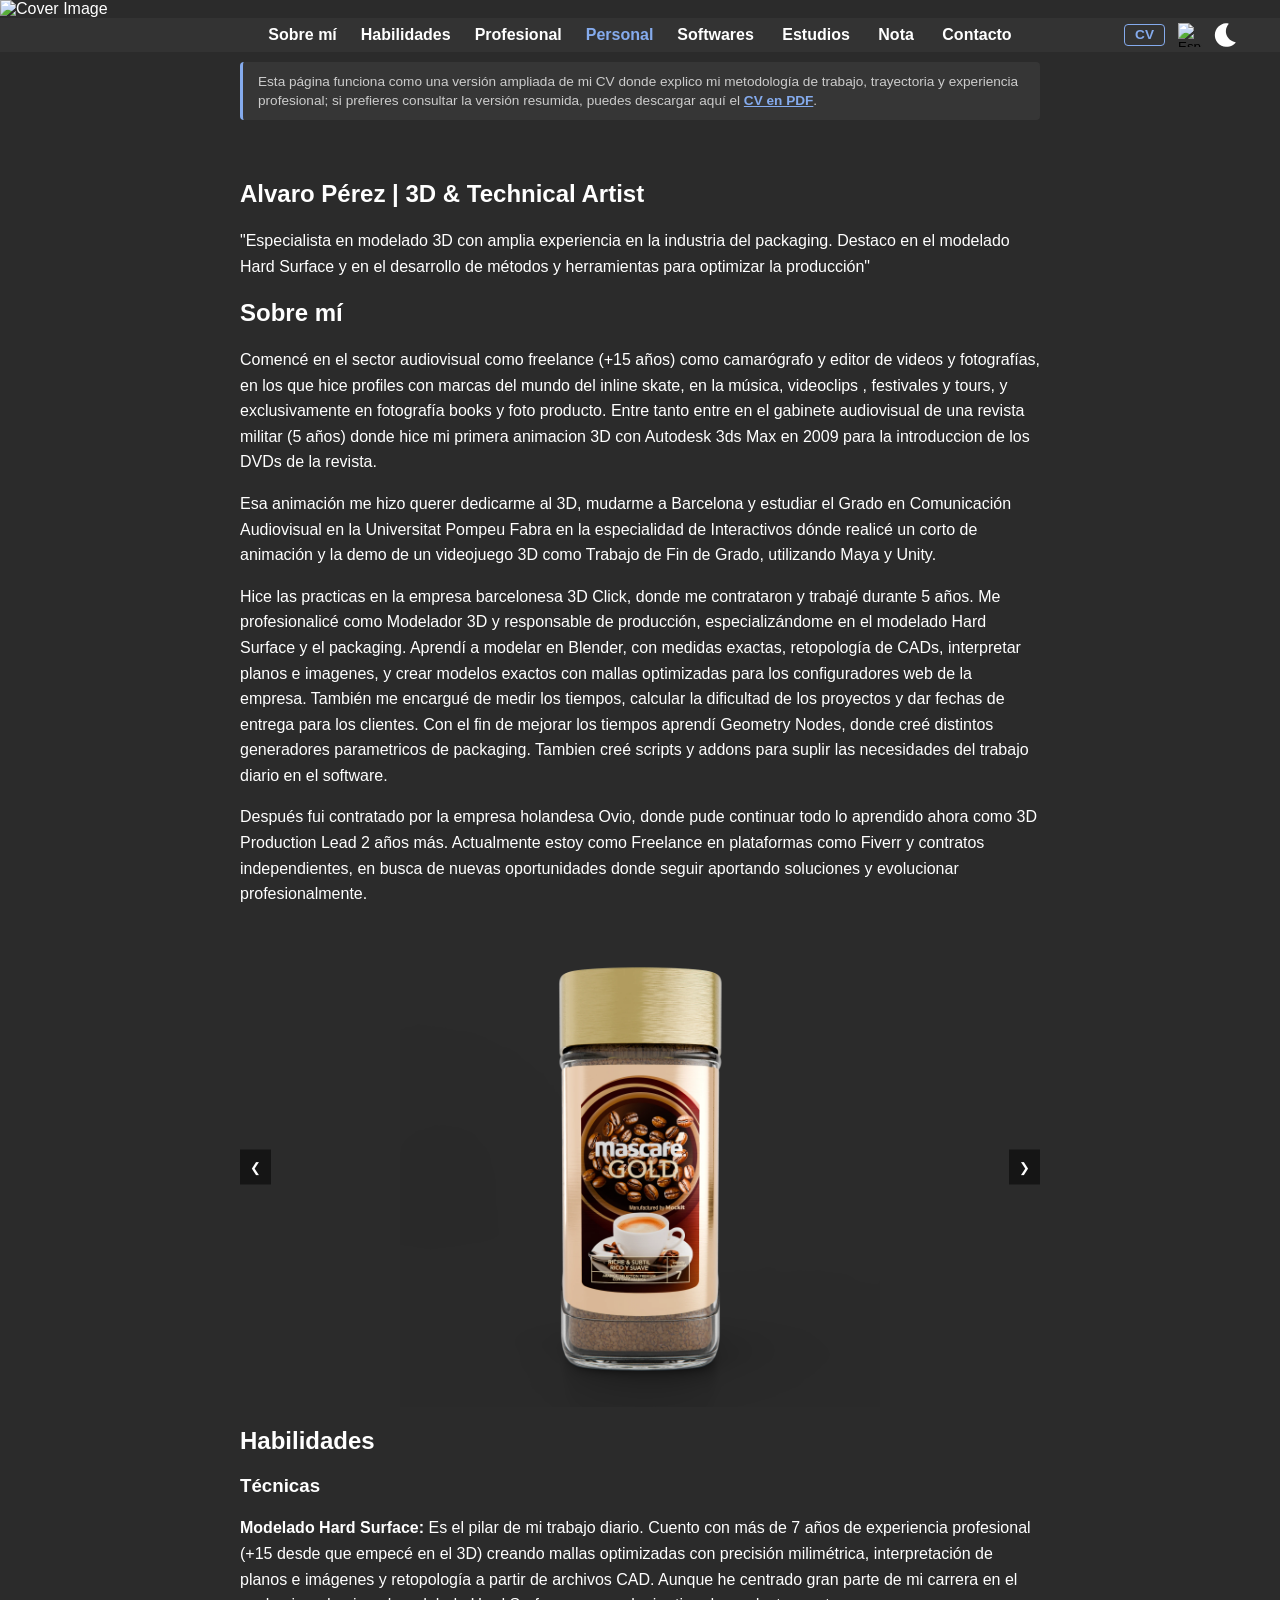
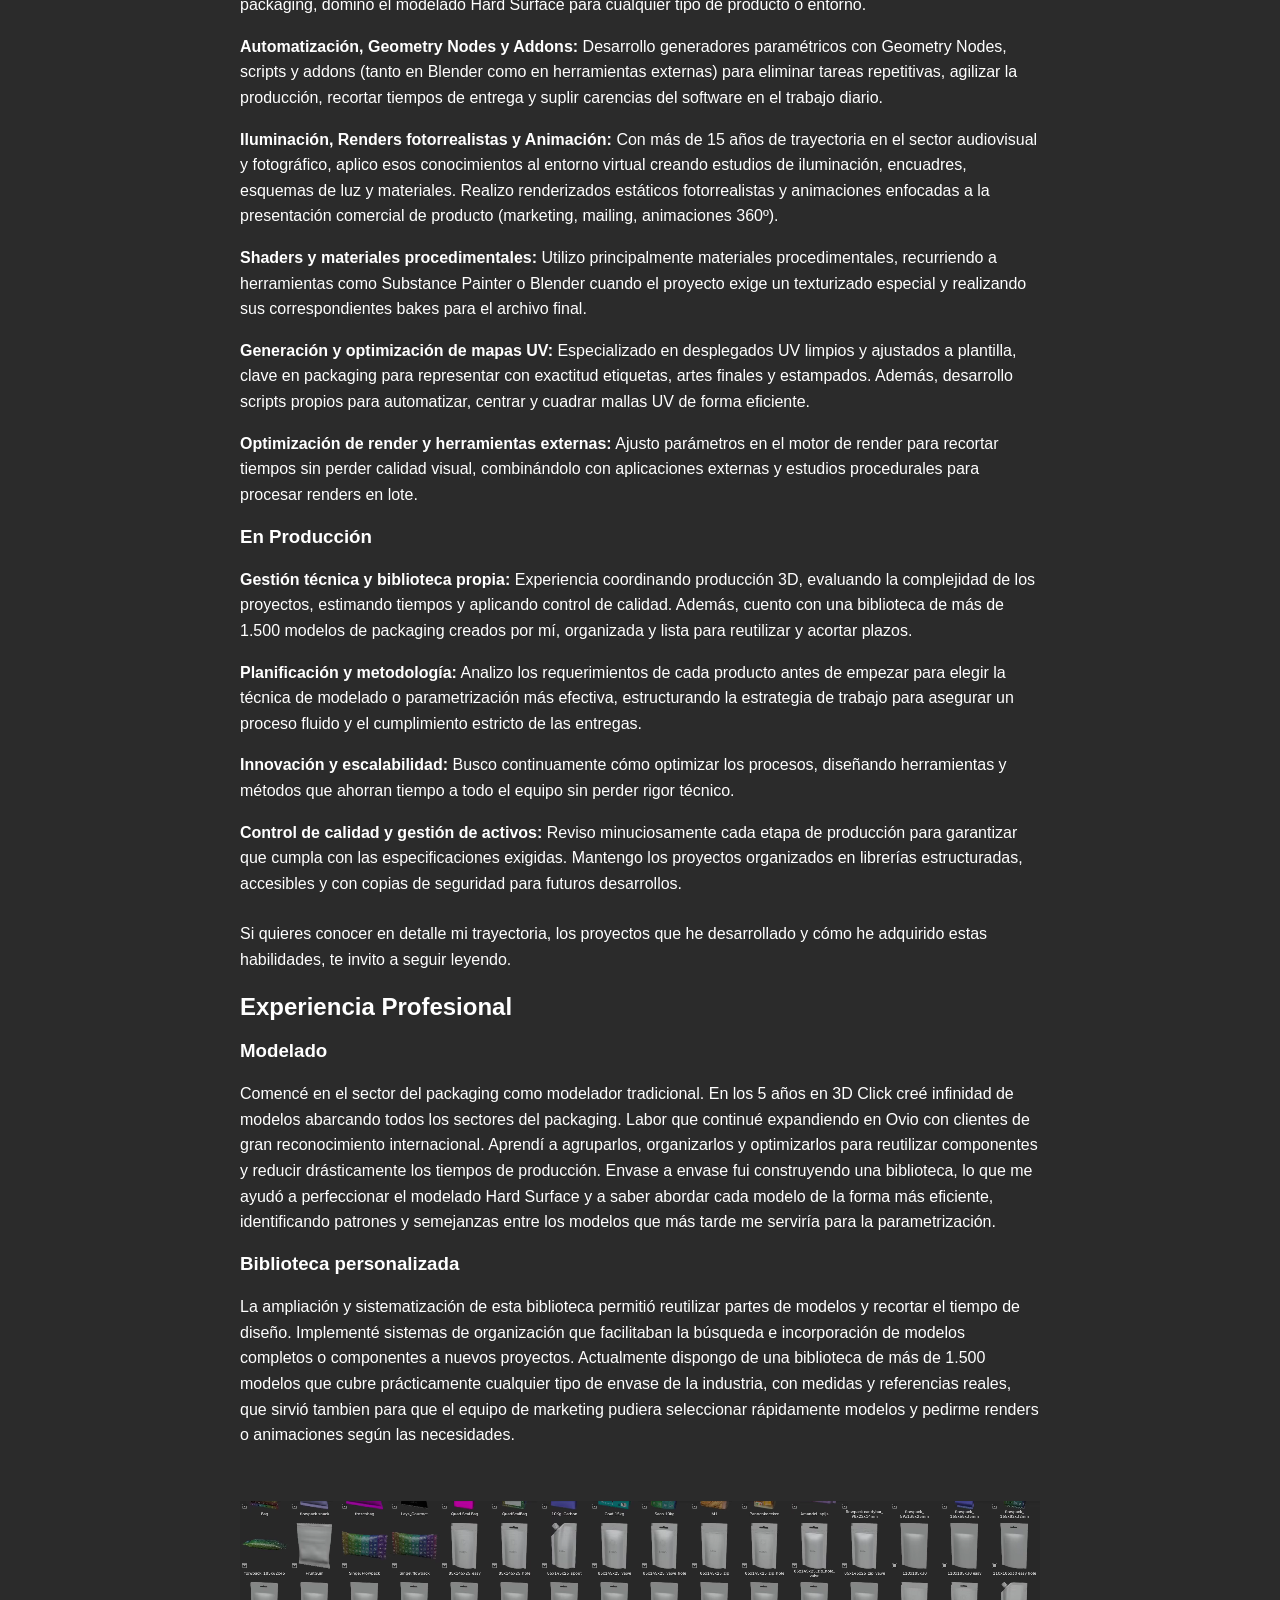
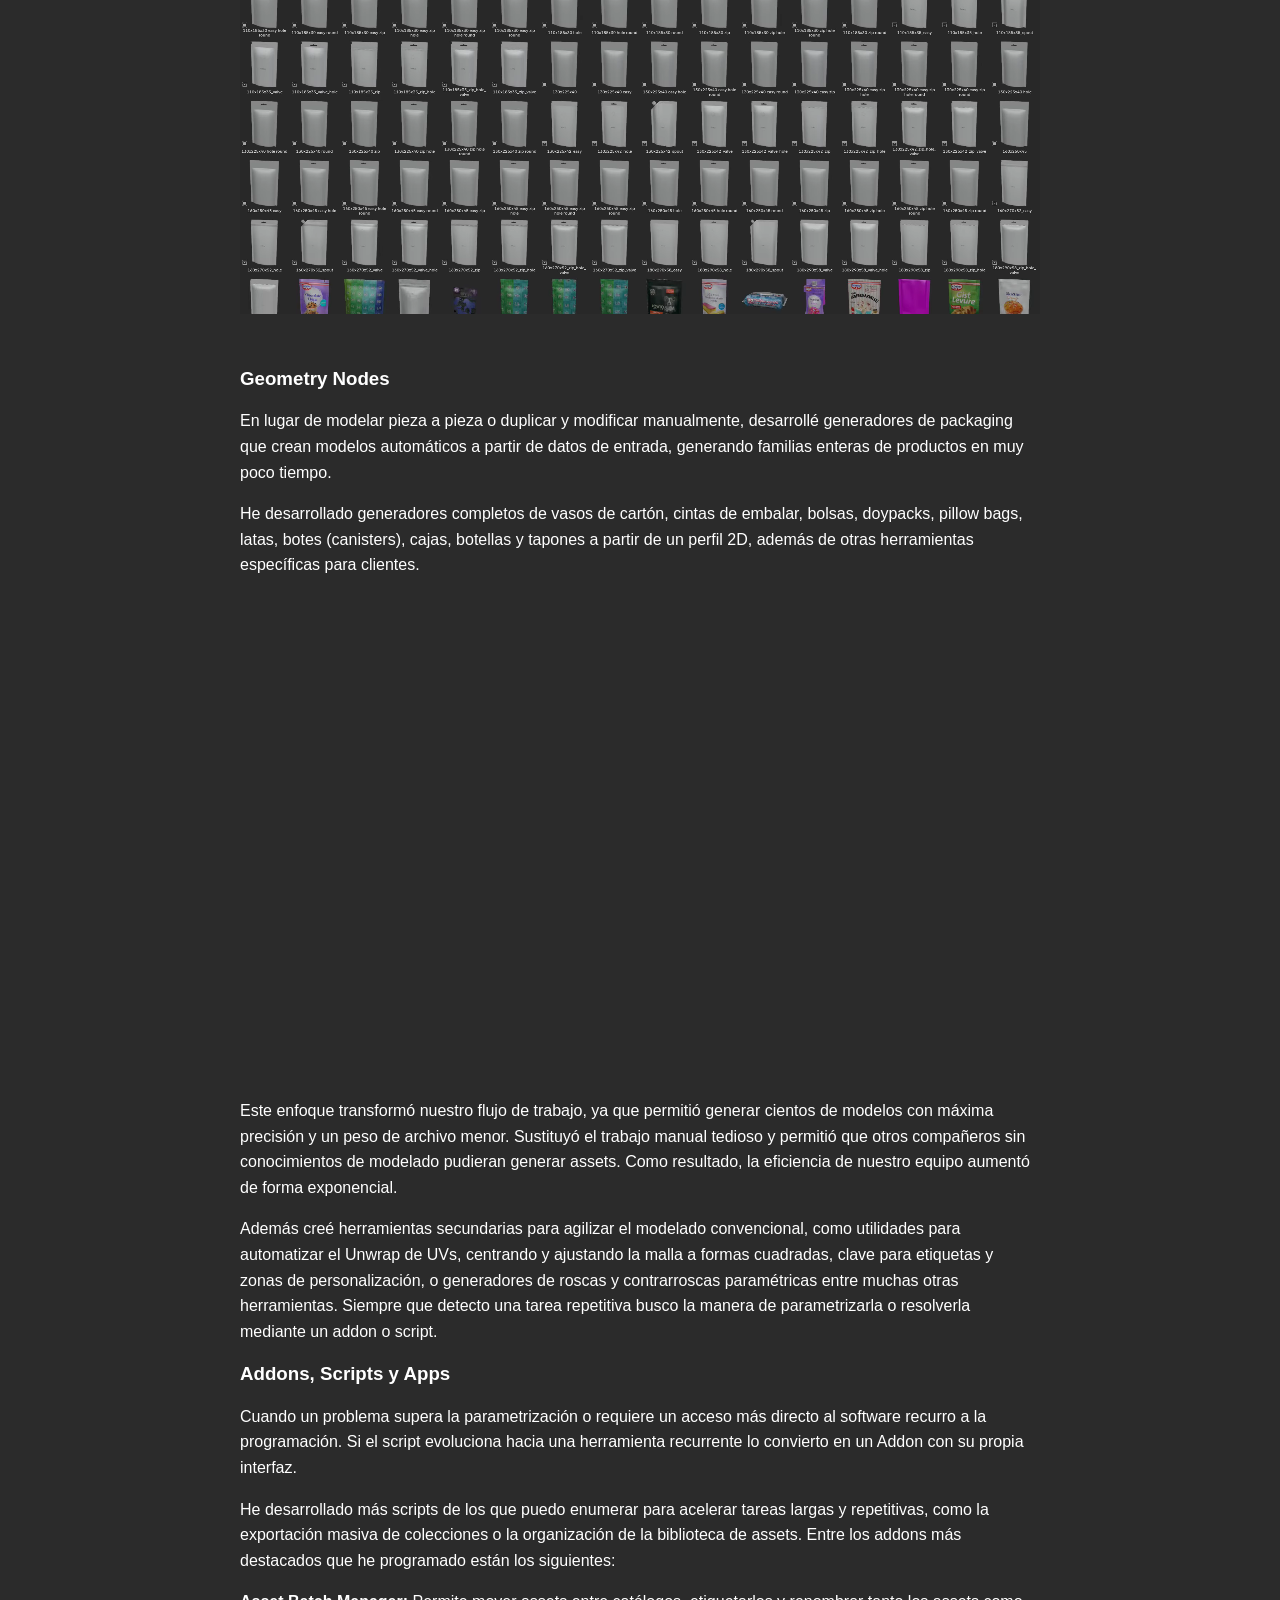
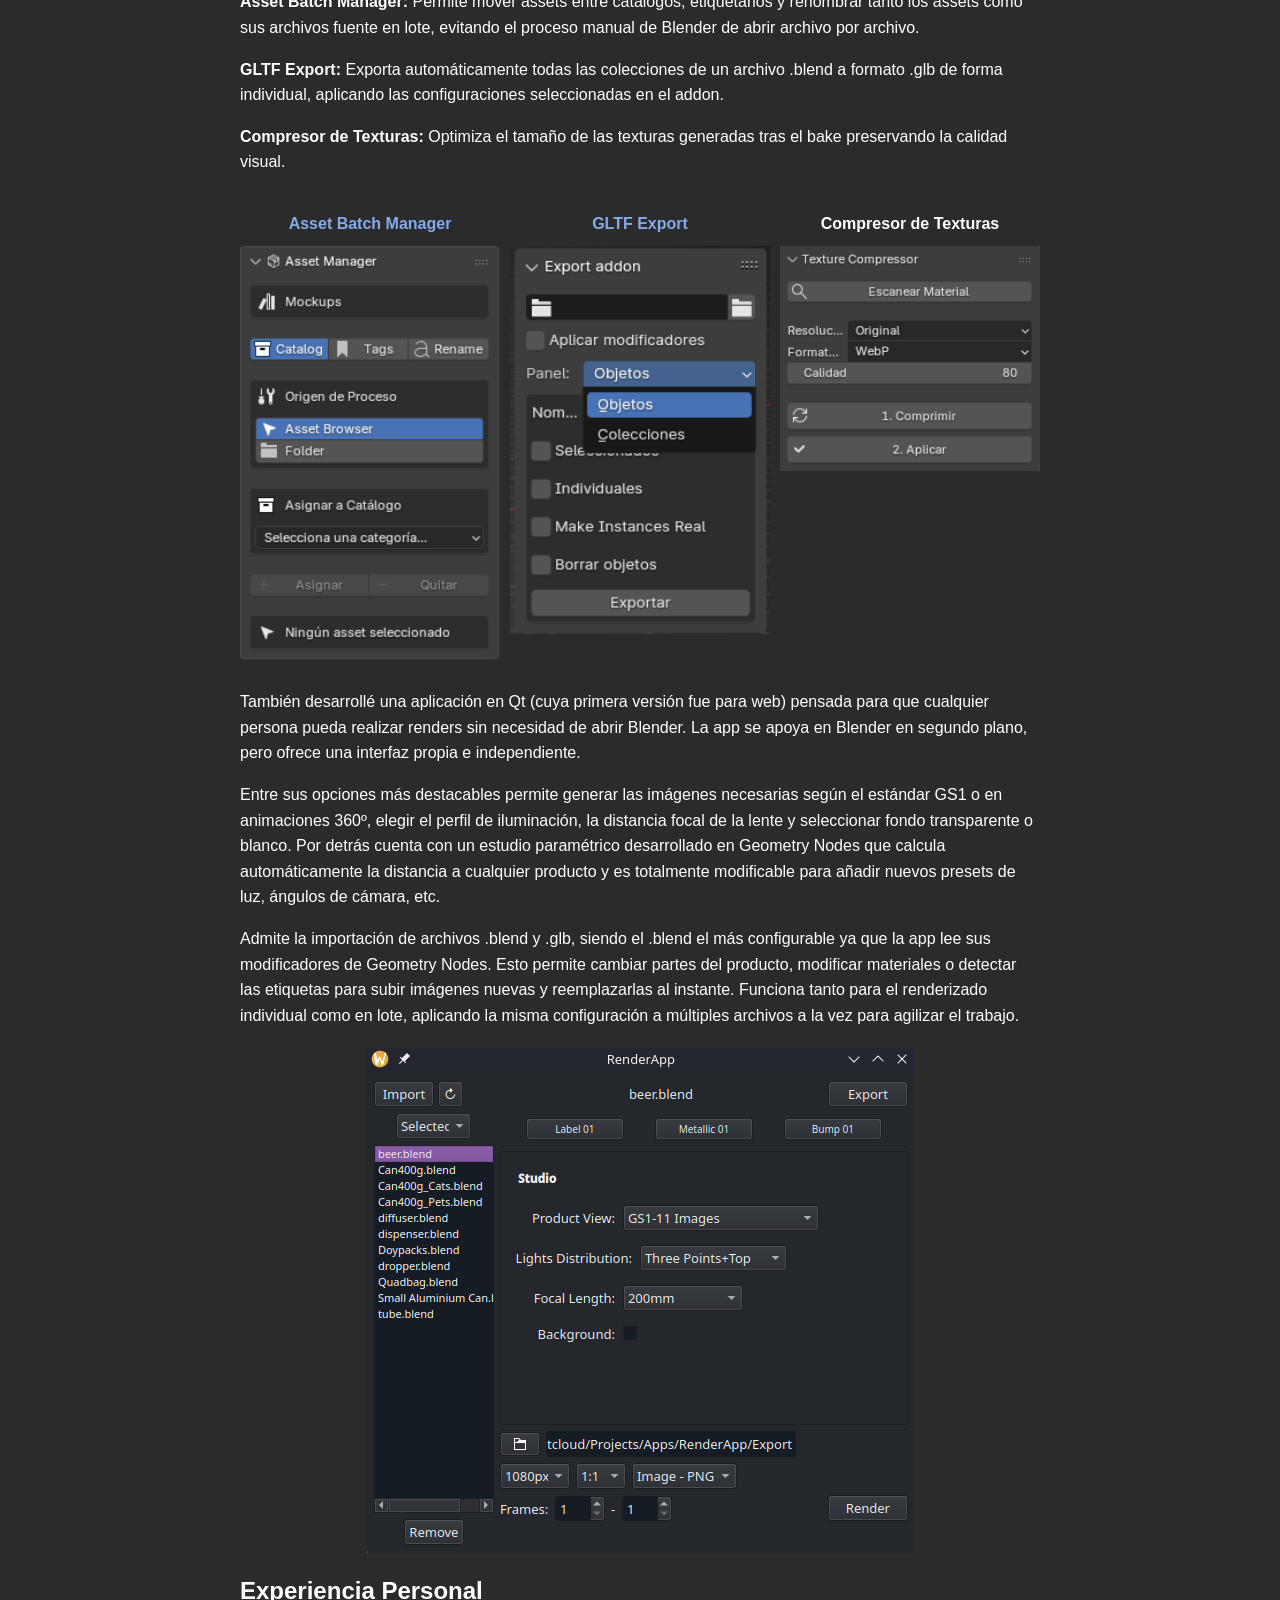
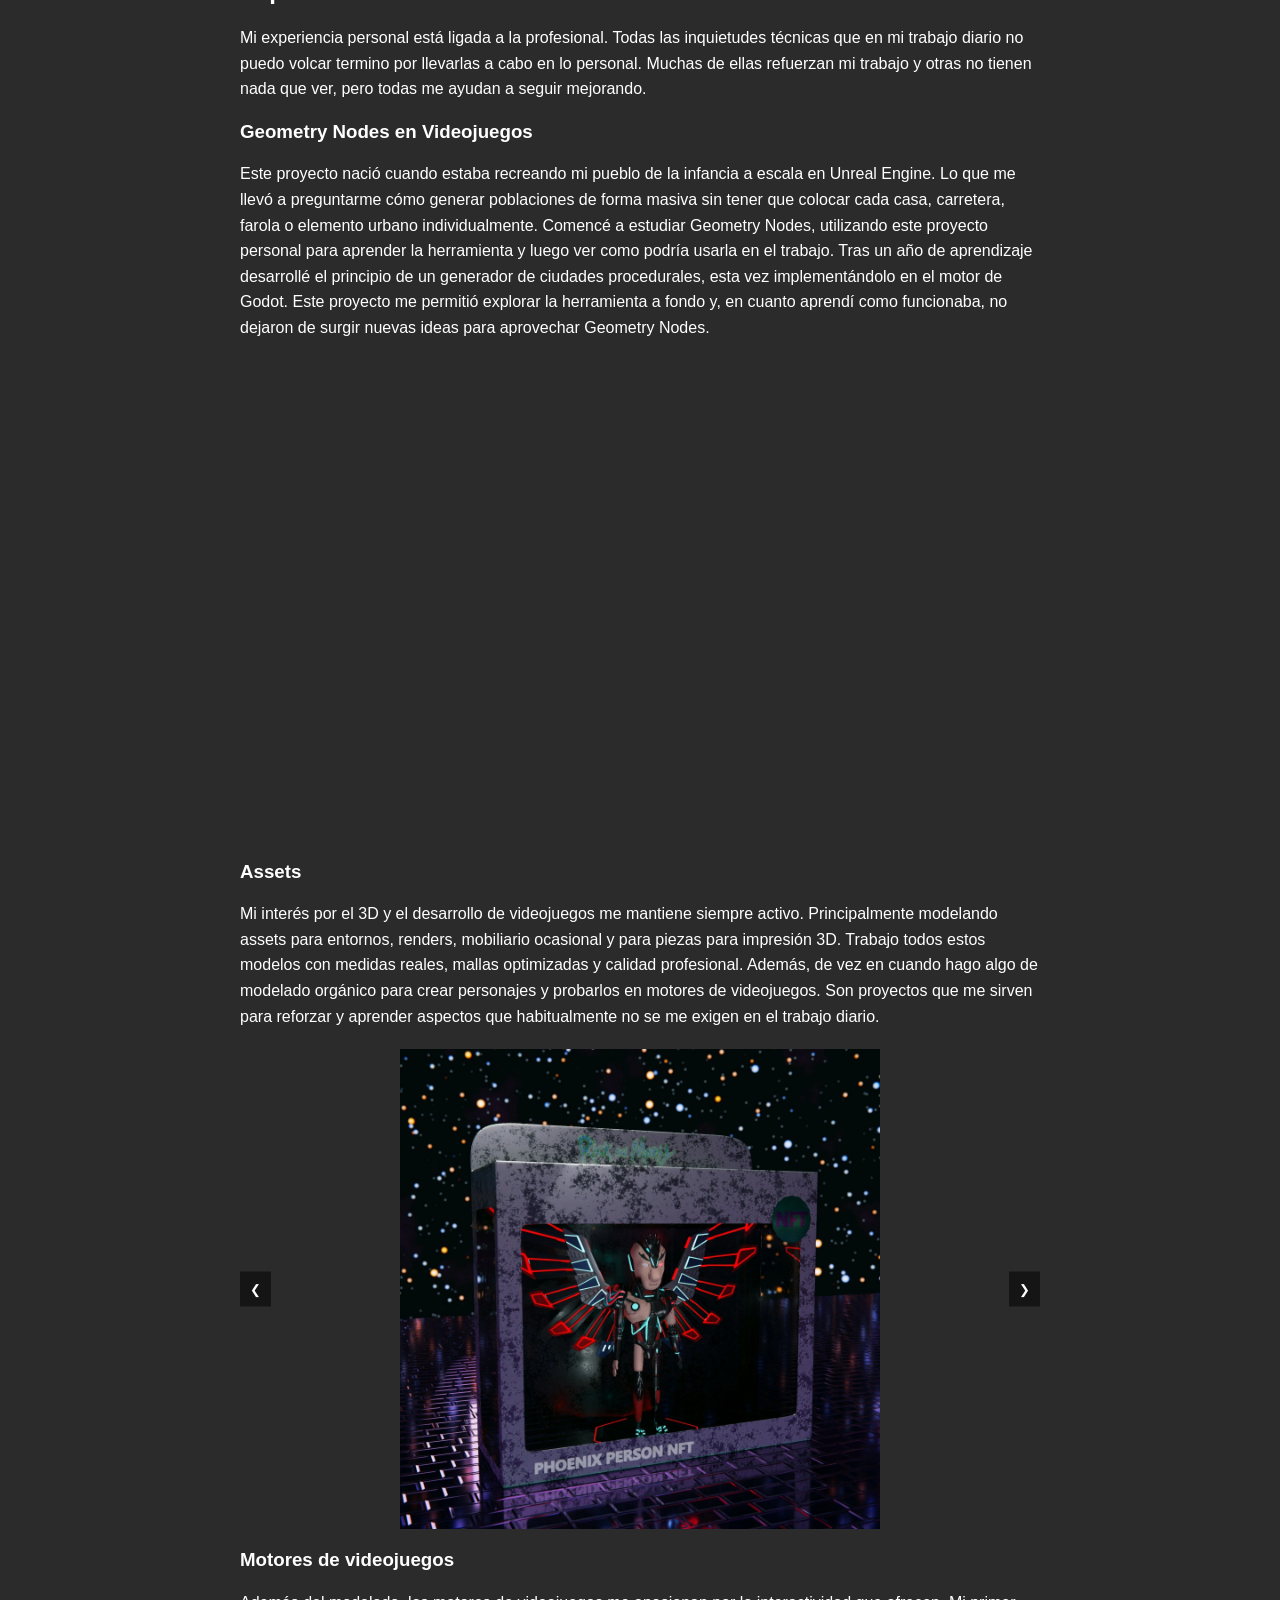
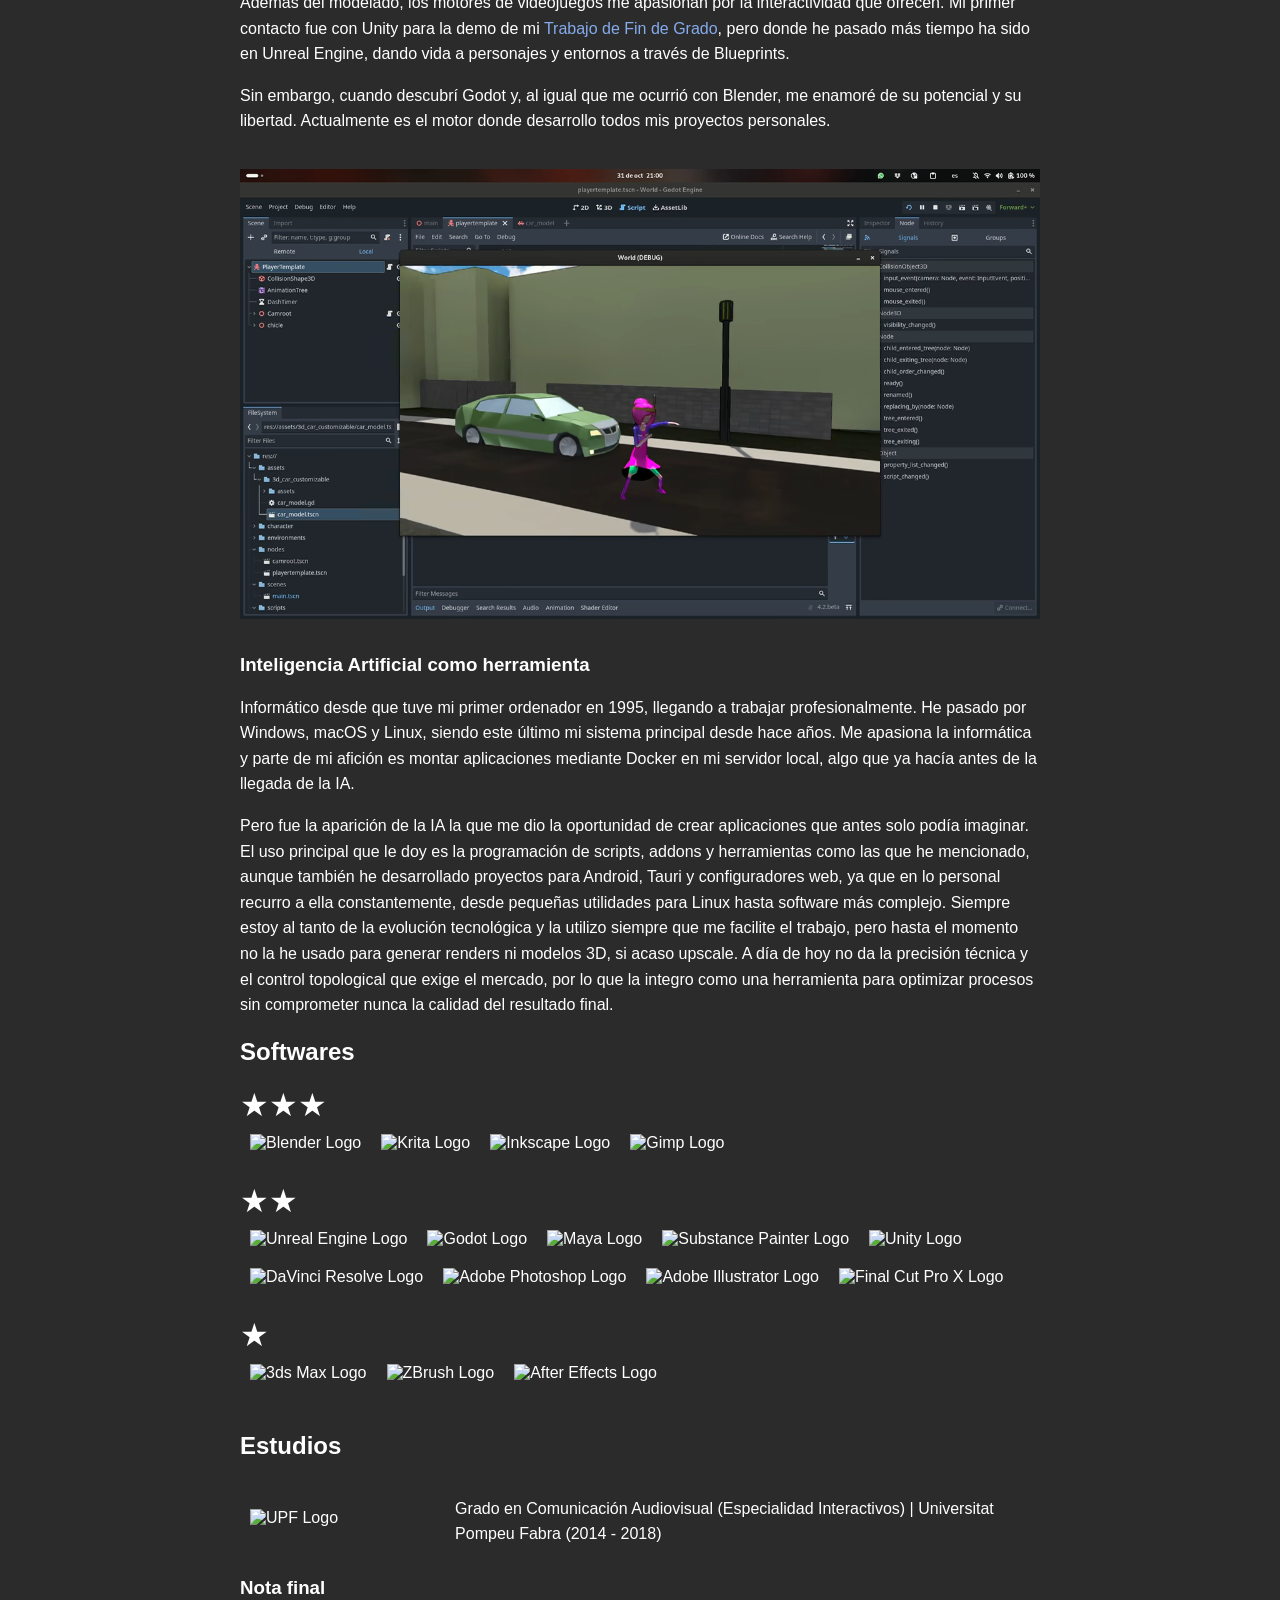
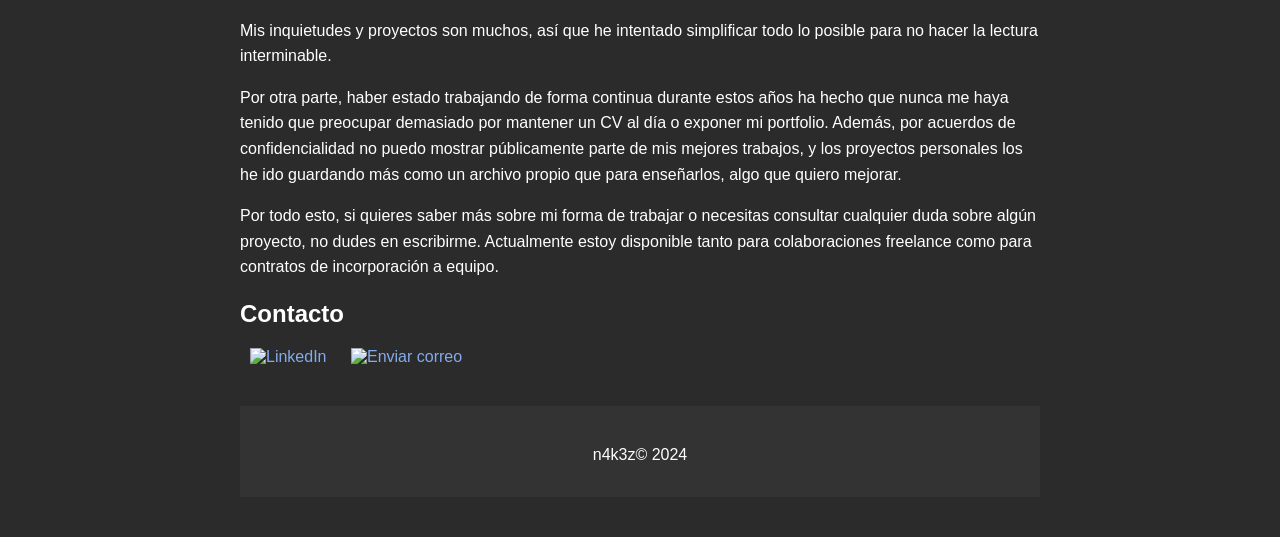
==== index.html @ b51bf4f1 "update" ====
<!DOCTYPE html>
<html lang="es">
<head>
    <meta charset="UTF-8">
    <meta name="viewport" content="width=device-width, initial-scale=1.0">
    <title data-i18n="doc_title">Alvaro Pérez | 3D & Technical Artist</title>
    <meta name="description" content="Hard Surface 3D Modeling Specialist, Packaging & Automation using Geometry Nodes, scripts, and addons." data-i18n="meta_desc">

    <!-- Open Graph / Facebook / LinkedIn / WhatsApp / Telegram -->
    <meta property="og:type" content="website">
    <meta property="og:url" content="https://n4k3z.github.io/web/index.html">
    <meta property="og:title" content="Alvaro Pérez | 3D & Technical Artist">
    <meta property="og:description" content="Hard Surface 3D Modeling Specialist, Packaging & Automation using Geometry Nodes, scripts, and addons.">
    <meta property="og:image" content="https://n4k3z.github.io/web/images/share-cover.webp">
    <meta property="og:image:type" content="image/webp">
    <meta property="og:site_name" content="Alvaro Pérez | 3D & Technical Artist">

    <!-- Twitter Cards -->
    <meta name="twitter:card" content="summary_large_image">
    <meta name="twitter:url" content="https://n4k3z.github.io/web/index.html">
    <meta name="twitter:title" content="Alvaro Pérez | 3D & Technical Artist">
    <meta name="twitter:description" content="Hard Surface 3D Modeling Specialist, Packaging & Automation using Geometry Nodes, scripts, and addons.">
    <meta name="twitter:image" content="https://n4k3z.github.io/web/images/share-cover.webp">
    
    <script>
        (function() {
            var theme = localStorage.getItem("theme") || "dark";
            if (theme === "light") {
                document.documentElement.classList.add("light-theme");
            }
        })();
    </script>

    <link rel="stylesheet" href="css/styles.css">
    <link rel="icon" type="image/png" href="images/favicon.png">
</head>
<body>
    <header class="header">
        <img src="images/cover.jpg" class="cover-image" alt="Cover Image">
    </header>
    <nav class="main-nav">
        <ul>
            <!-- Fila 1 -->
            <li class="menu-row">
                <a href="#aboutme" data-i18n="nav_aboutme">Sobre mí</a>
                <a href="#skills" data-i18n="nav_skills">Habilidades</a>
                <a href="#experience-profesional" data-i18n="nav_professional">Profesional</a>
                <a href="#experience" data-i18n="nav_personal">Personal</a>
            </li>
            <!-- Fila 2 -->
            <li class="menu-row">
                <div class="row-center-items">
                    <a href="#Softwares" data-i18n="nav_software">Softwares</a>
                    <a href="#education" data-i18n="nav_education">Estudios</a>
                    <a href="#nota-al-pie" data-i18n="nav_note">Nota</a>
                    <a href="#contact" data-i18n="nav_contact">Contacto</a>
                </div>
                <div class="right-align">
                    <a href="CV_Alvaro_Perez.pdf" target="_blank" rel="noopener noreferrer" class="nav-btn-cv" data-i18n="nav_cv">CV</a>
                    <button id="lang-toggle" class="language-switch" aria-label="Cambiar Idioma">
                        <img id="lang-icon" src="images/spain.svg" alt="Switch Language" class="icon">
                    </button>
                    <button id="theme-toggle" class="theme-toggle" aria-label="Cambiar Tema">
                        <img id="theme-icon" src="images/moon.svg" alt="Moon Icon" class="icon">
                    </button>
                </div>
            </li>
        </ul>
    </nav>

    <!-- Aviso sobre la versión del CV -->
    <aside class="cv-notice" id="cv-notice-text">
        Esta página funciona como una versión ampliada de mi CV donde explico mi metodología de trabajo, trayectoria y experiencia profesional; si prefieres consultar la versión resumida, puedes descargar aquí el <a href="CV_Alvaro_Perez.pdf" target="_blank" rel="noopener noreferrer">CV en PDF</a>.
    </aside>

    <div class="container">
        <main>
            <section id="aboutme">
                <h1>Alvaro Pérez | 3D & Technical Artist</h1>
                <p id="quote_text">"Especialista en modelado 3D con amplia experiencia en la industria del packaging. Destaco en el modelado Hard Surface y en el desarrollo de métodos y herramientas para optimizar la producción"</p>

                <h2 data-i18n="about_title">Sobre mí</h2>
                <p data-i18n="about_p1">Comencé en el sector audiovisual como freelance (+15 años) como camarógrafo y editor de videos y fotografías, en los que hice profiles con marcas del mundo del inline skate, en la música, videoclips , festivales y tours, y exclusivamente en fotografía books y foto producto. Entre tanto entre en el gabinete audiovisual de una revista militar (5 años) donde hice mi primera animacion 3D con Autodesk 3ds Max en 2009 para la introduccion de los DVDs de la revista.</p>
                <p data-i18n="about_p2">Esa animación me hizo querer dedicarme al 3D, mudarme a Barcelona y estudiar el Grado en Comunicación Audiovisual en la Universitat Pompeu Fabra en la especialidad de Interactivos dónde realicé un corto de animación y la demo de un videojuego 3D como Trabajo de Fin de Grado, utilizando Maya y Unity.</p>
                <p data-i18n="about_p3">Hice las practicas en la empresa barcelonesa 3D Click, donde me contrataron y trabajé durante 5 años. Me profesionalicé como Modelador 3D y responsable de producción, especializándome en el modelado Hard Surface y el packaging. Aprendí a modelar en Blender, con medidas exactas, retopología de CADs, interpretar planos e imagenes, y crear modelos exactos con mallas optimizadas para los configuradores web de la empresa. También me encargué de medir los tiempos, calcular la dificultad de los proyectos y dar fechas de entrega para los clientes. Con el fin de mejorar los tiempos aprendí Geometry Nodes, donde creé distintos generadores parametricos de packaging. Tambien creé scripts y addons para suplir las necesidades del trabajo diario en el software.</p>
                <p data-i18n="about_p4">Después fui contratado por la empresa holandesa Ovio, donde pude continuar todo lo aprendido ahora como 3D Production Lead 2 años más. Actualmente estoy como Freelance en plataformas como Fiverr y contratos independientes, en busca de nuevas oportunidades donde seguir aportando soluciones y evolucionar profesionalmente.</p>
            </section>                   

            <!-- Slider 1 -->
            <div class="slider slider1">
                <button class="prev">&#10094;</button>
                <div class="slides">
                    <img src="images/slider1/image01.webp" alt="Trabajo de portfolio 1" loading="lazy">
                    <img src="images/slider1/image02.webp" alt="Trabajo de portfolio 2" loading="lazy">
                    <img src="images/slider1/image03.webp" alt="Trabajo de portfolio 3" loading="lazy">
                    <img src="images/slider1/image04.webp" alt="Trabajo de portfolio 4" loading="lazy">
                    <img src="images/slider1/image05.webp" alt="Trabajo de portfolio 5" loading="lazy">
                    <img src="images/slider1/image06.webp" alt="Trabajo de portfolio 6" loading="lazy">
                    <img src="images/slider1/image07.webp" alt="Trabajo de portfolio 7" loading="lazy">
                    <img src="images/slider1/image08.webp" alt="Trabajo de portfolio 8" loading="lazy">
                    <img src="images/slider1/image09.webp" alt="Trabajo de portfolio 9" loading="lazy">
                    <img src="images/slider1/image10.webp" alt="Trabajo de portfolio 10" loading="lazy">
                    <img src="images/slider1/image11.webp" alt="Trabajo de portfolio 11" loading="lazy">
                    <img src="images/slider1/image12.webp" alt="Trabajo de portfolio 12" loading="lazy">
                    <img src="images/slider1/image13.webp" alt="Trabajo de portfolio 13" loading="lazy">
                    <img src="images/slider1/image14.webp" alt="Trabajo de portfolio 14" loading="lazy">
                    <img src="images/slider1/image15.webp" alt="Trabajo de portfolio 15" loading="lazy">
                    <img src="images/slider1/image16.webp" alt="Trabajo de portfolio 16" loading="lazy">
                    <img src="images/slider1/image17.webp" alt="Trabajo de portfolio 17" loading="lazy">
                    <img src="images/slider1/image18.webp" alt="Trabajo de portfolio 18" loading="lazy">
                    <img src="images/slider1/image19.webp" alt="Trabajo de portfolio 19" loading="lazy">
                    <img src="images/slider1/image20.webp" alt="Trabajo de portfolio 20" loading="lazy">
                    <img src="images/slider1/image21.webp" alt="Trabajo de portfolio 21" loading="lazy">
                    <img src="images/slider1/image22.webp" alt="Trabajo de portfolio 22" loading="lazy">
                    <img src="images/slider1/image23.webp" alt="Trabajo de portfolio 23" loading="lazy">
                    <img src="images/slider1/image24.webp" alt="Trabajo de portfolio 24" loading="lazy">
                </div>
                <button class="next">&#10095;</button>
            </div>

            <section id="skills">
                <h2 data-i18n="skills_main_title">Habilidades</h2>
                                
                <h3 data-i18n="skills_tech_title">Técnicas</h3>
                <p><strong data-i18n="sk_t1_l">Modelado Hard Surface:</strong> <span data-i18n="sk_t1_t">Es el pilar de mi trabajo diario. Cuento con más de 7 años de experiencia profesional (+15 desde que empecé en el 3D) creando mallas optimizadas con precisión milimétrica, interpretación de planos e imágenes y retopología a partir de archivos CAD. Aunque he centrado gran parte de mi carrera en el packaging, domino el modelado Hard Surface para cualquier tipo de producto o entorno.</span></p>
                <p><strong data-i18n="sk_t2_l">Automatización, Geometry Nodes y Addons:</strong> <span data-i18n="sk_t2_t">Desarrollo generadores paramétricos con Geometry Nodes, scripts y addons (tanto en Blender como en herramientas externas) para eliminar tareas repetitivas, agilizar la producción, recortar tiempos de entrega y suplir carencias del software en el trabajo diario.</span></p>
                <p><strong data-i18n="sk_t3_l">Iluminación, Renders fotorrealistas y Animación:</strong> <span data-i18n="sk_t3_t">Con más de 15 años de trayectoria en el sector audiovisual y fotográfico, aplico esos conocimientos al entorno virtual creando estudios de iluminación, encuadres, esquemas de luz y materiales. Realizo renderizados estáticos fotorrealistas y animaciones enfocadas a la presentación comercial de producto (marketing, mailing, animaciones 360º).</span></p>
                <p><strong data-i18n="sk_t4_l">Shaders y materiales procedimentales:</strong> <span data-i18n="sk_t4_t">Utilizo principalmente materiales procedimentales, recurriendo a herramientas como Substance Painter o Blender cuando el proyecto exige un texturizado especial y realizando sus correspondientes bakes para el archivo final.</span></p>
                <p><strong data-i18n="sk_t5_l">Generación y optimización de mapas UV:</strong> <span data-i18n="sk_t5_t">Especializado en desplegados UV limpios y ajustados a plantilla, clave en packaging para representar con exactitud etiquetas, artes finales y estampados. Además, desarrollo scripts propios para automatizar, centrar y cuadrar mallas UV de forma eficiente.</span></p>
                <p><strong data-i18n="sk_t6_l">Optimización de render y herramientas externas:</strong> <span data-i18n="sk_t6_t">Ajusto parámetros en el motor de render para recortar tiempos sin perder calidad visual, combinándolo con aplicaciones externas y estudios procedurales para procesar renders en lote.</span></p>                
            
                <h3 data-i18n="skills_prod_title">En Producción</h3>
                <p><strong data-i18n="sk_p1_l">Gestión técnica y biblioteca propia:</strong> <span data-i18n="sk_p1_t">Experiencia coordinando producción 3D, evaluando la complejidad de los proyectos, estimando tiempos y aplicando control de calidad. Además, cuento con una biblioteca de más de 1.500 modelos de packaging creados por mí, organizada y lista para reutilizar y acortar plazos.</span></p>
                <p><strong data-i18n="sk_p2_l">Planificación y metodología:</strong> <span data-i18n="sk_p2_t">Analizo los requerimientos de cada producto antes de empezar para elegir la técnica de modelado o parametrización más efectiva, estructurando la estrategia de trabajo para asegurar un proceso fluido y el cumplimiento estricto de las entregas.</span></p>
                <p><strong data-i18n="sk_p3_l">Innovación y escalabilidad:</strong> <span data-i18n="sk_p3_t">Busco continuamente cómo optimizar los procesos, diseñando herramientas y métodos que ahorran tiempo a todo el equipo sin perder rigor técnico.</span></p>
                <p><strong data-i18n="sk_p4_l">Control de calidad y gestión de activos:</strong> <span data-i18n="sk_p4_t">Reviso minuciosamente cada etapa de producción para garantizar que cumpla con las especificaciones exigidas. Mantengo los proyectos organizados en librerías estructuradas, accesibles y con copias de seguridad para futuros desarrollos.</span></p>

                <p id="skills_footer" style="margin-top: 25px;"><span data-i18n="skills_footer_text">Si quieres conocer en detalle mi trayectoria, los proyectos que he desarrollado y cómo he adquirido estas habilidades, te invito a seguir leyendo.</span></p>
            </section>

            <section id="experience-profesional">
                <h2 data-i18n="exp_prof_title">Experiencia Profesional</h2>
                <h3 data-i18n="exp_prof_mod_title">Modelado</h3>
                <p data-i18n="exp_prof_mod_p1">Comencé en el sector del packaging como modelador tradicional. En los 5 años en 3D Click creé infinidad de modelos abarcando todos los sectores del packaging. Labor que continué expandiendo en Ovio con clientes de gran reconocimiento internacional. Aprendí a agruparlos, organizarlos y optimizarlos para reutilizar componentes y reducir drásticamente los tiempos de producción. Envase a envase fui construyendo una biblioteca, lo que me ayudó a perfeccionar el modelado Hard Surface y a saber abordar cada modelo de la forma más eficiente, identificando patrones y semejanzas entre los modelos que más tarde me serviría para la parametrización.</p>

                <h3 data-i18n="exp_prof_lib_title">Biblioteca personalizada</h3>
                <p data-i18n="exp_prof_lib_p1">La ampliación y sistematización de esta biblioteca permitió reutilizar partes de modelos y recortar el tiempo de diseño. Implementé sistemas de organización que facilitaban la búsqueda e incorporación de modelos completos o componentes a nuevos proyectos. Actualmente dispongo de una biblioteca de más de 1.500 modelos que cubre prácticamente cualquier tipo de envase de la industria, con medidas y referencias reales, que sirvió tambien para que el equipo de marketing pudiera seleccionar rápidamente modelos y pedirme renders o animaciones según las necesidades.</p>
                
                <video autoplay loop muted preload="metadata">
                    <source src="videos/library.webm" type="video/webm">
                    Your browser does not support the video tag.
                </video>

                <h3 data-i18n="exp_prof_gn_title">Geometry Nodes</h3>
                <p data-i18n="exp_prof_gn_p1">En lugar de modelar pieza a pieza o duplicar y modificar manualmente, desarrollé generadores de packaging que crean modelos automáticos a partir de datos de entrada, generando familias enteras de productos en muy poco tiempo.</p>
                <p data-i18n="exp_prof_gn_p2">He desarrollado generadores completos de vasos de cartón, cintas de embalar, bolsas, doypacks, pillow bags, latas, botes (canisters), cajas, botellas y tapones a partir de un perfil 2D, además de otras herramientas específicas para clientes.</p>
                
                <video autoplay loop muted preload="metadata">
                    <source src="videos/tools.webm" type="video/webm">
                    Your browser does not support the video tag.
                </video>

                <p data-i18n="exp_prof_gn_p3">Este enfoque transformó nuestro flujo de trabajo, ya que permitió generar cientos de modelos con máxima precisión y un peso de archivo menor. Sustituyó el trabajo manual tedioso y permitió que otros compañeros sin conocimientos de modelado pudieran generar assets. Como resultado, la eficiencia de nuestro equipo aumentó de forma exponencial.</p>
                <p data-i18n="exp_prof_gn_p4">Además creé herramientas secundarias para agilizar el modelado convencional, como utilidades para automatizar el Unwrap de UVs, centrando y ajustando la malla a formas cuadradas, clave para etiquetas y zonas de personalización, o generadores de roscas y contrarroscas paramétricas entre muchas otras herramientas. Siempre que detecto una tarea repetitiva busco la manera de parametrizarla o resolverla mediante un addon o script.</p>

                <h3 data-i18n="exp_prof_addons_title">Addons, Scripts y Apps</h3>
                <p data-i18n="exp_prof_addons_p1">Cuando un problema supera la parametrización o requiere un acceso más directo al software recurro a la programación. Si el script evoluciona hacia una herramienta recurrente lo convierto en un Addon con su propia interfaz.</p>
                <p data-i18n="exp_prof_addons_p2">He desarrollado más scripts de los que puedo enumerar para acelerar tareas largas y repetitivas, como la exportación masiva de colecciones o la organización de la biblioteca de assets. Entre los addons más destacados que he programado están los siguientes:</p>
                
                <p><strong data-i18n="addon1_label">Asset Batch Manager:</strong> <span data-i18n="addon1_text">Permite mover assets entre catálogos, etiquetarlos y renombrar tanto los assets como sus archivos fuente en lote, evitando el proceso manual de Blender de abrir archivo por archivo.</span></p>
                
                <p><strong data-i18n="addon2_label">GLTF Export:</strong> <span data-i18n="addon2_text">Exporta automáticamente todas las colecciones de un archivo .blend a formato .glb de forma individual, aplicando las configuraciones seleccionadas en el addon.</span></p>
                
                <p><strong data-i18n="addon3_label">Compresor de Texturas:</strong> <span data-i18n="addon3_text">Optimiza el tamaño de las texturas generadas tras el bake preservando la calidad visual.</span></p>

                <div class="addons-container" style="display: flex; gap: 10px; justify-content: space-between; align-items: flex-start; margin-top: 20px; flex-wrap: nowrap;">
                    <div class="addon-item" style="flex: 1; min-width: 0; text-align: center;">
                        <p><strong><a href="https://github.com/n4k3z/AssetBatchManager" target="_blank" rel="noopener noreferrer">Asset Batch Manager</a></strong></p>
                        <img src="images/addon1.png" alt="Addon Asset Batch Manager" loading="lazy" style="width: 100%; height: auto;">
                    </div>
                    <div class="addon-item" style="flex: 1; min-width: 0; text-align: center;">
                        <p><strong><a href="https://github.com/n4k3z/gltfexport" target="_blank" rel="noopener noreferrer">GLTF Export</a></strong></p>
                        <img src="images/addon2.png" alt="Addon GLTF Export" loading="lazy" style="width: 100%; height: auto;">
                    </div>
                    <div class="addon-item" style="flex: 1; min-width: 0; text-align: center;">
                        <p><strong data-i18n="addon3_item_title">Compresor de Texturas</strong></p>
                        <img src="images/addon3.png" alt="Addon Compresor de Texturas" loading="lazy" style="width: 100%; height: auto;">
                    </div>
                </div>

                <p style="margin-top: 25px;" data-i18n="exp_prof_app_p1">También desarrollé una aplicación en Qt (cuya primera versión fue para web) pensada para que cualquier persona pueda realizar renders sin necesidad de abrir Blender. La app se apoya en Blender en segundo plano, pero ofrece una interfaz propia e independiente.</p>
                <p data-i18n="exp_prof_app_p2">Entre sus opciones más destacables permite generar las imágenes necesarias según el estándar GS1 o en animaciones 360º, elegir el perfil de iluminación, la distancia focal de la lente y seleccionar fondo transparente o blanco. Por detrás cuenta con un estudio paramétrico desarrollado en Geometry Nodes que calcula automáticamente la distancia a cualquier producto y es totalmente modificable para añadir nuevos presets de luz, ángulos de cámara, etc.</p>
                <p data-i18n="exp_prof_app_p3">Admite la importación de archivos .blend y .glb, siendo el .blend el más configurable ya que la app lee sus modificadores de Geometry Nodes. Esto permite cambiar partes del producto, modificar materiales o detectar las etiquetas para subir imágenes nuevas y reemplazarlas al instante. Funciona tanto para el renderizado individual como en lote, aplicando la misma configuración a múltiples archivos a la vez para agilizar el trabajo.</p>

                <div class="app-container" style="text-align: center; margin-top: 20px;">
                    <img src="images/RenderApp.png" alt="RenderApp Qt interface" loading="lazy" style="max-width: 100%; height: auto;">
                </div>
            </section>

            <section id="experience">
                <h2 data-i18n="exp_pers_title">Experiencia Personal</h2>
                <p data-i18n="exp_pers_intro">Mi experiencia personal está ligada a la profesional. Todas las inquietudes técnicas que en mi trabajo diario no puedo volcar termino por llevarlas a cabo en lo personal. Muchas de ellas refuerzan mi trabajo y otras no tienen nada que ver, pero todas me ayudan a seguir mejorando.</p>
                
                <h3 data-i18n="exp_pers_games_title">Geometry Nodes en Videojuegos</h3>
                <p data-i18n="exp_pers_games_p1">Este proyecto nació cuando estaba recreando mi pueblo de la infancia a escala en Unreal Engine. Lo que me llevó a preguntarme cómo generar poblaciones de forma masiva sin tener que colocar cada casa, carretera, farola o elemento urbano individualmente. Comencé a estudiar Geometry Nodes, utilizando este proyecto personal para aprender la herramienta y luego ver como podría usarla en el trabajo. Tras un año de aprendizaje desarrollé el principio de un generador de ciudades procedurales, esta vez implementándolo en el motor de Godot. Este proyecto me permitió explorar la herramienta a fondo y, en cuanto aprendí como funcionaba, no dejaron de surgir nuevas ideas para aprovechar Geometry Nodes.</p>
                
                <video autoplay loop muted preload="metadata">
                    <source src="videos/nodes.webm" type="video/webm">
                    Your browser does not support the video tag.
                </video>

                <h3 data-i18n="exp_pers_assets_title">Assets</h3>
                <p data-i18n="exp_pers_assets_p1">Mi interés por el 3D y el desarrollo de videojuegos me mantiene siempre activo. Principalmente modelando assets para entornos, renders, mobiliario ocasional y para piezas para impresión 3D. Trabajo todos estos modelos con medidas reales, mallas optimizadas y calidad profesional. Además, de vez en cuando hago algo de modelado orgánico para crear personajes y probarlos en motores de videojuegos. Son proyectos que me sirven para reforzar y aprender aspectos que habitualmente no se me exigen en el trabajo diario.</p>
                
                <div class="slider slider2">
                    <button class="prev additional-prev">&#10094;</button>
                    <div class="slides">
                        <img src="images/slider2/image01.webp" alt="Proyecto personal 1" loading="lazy">
                        <img src="images/slider2/image02.webp" alt="Proyecto personal 2" loading="lazy">
                        <img src="images/slider2/image03.webp" alt="Proyecto personal 3" loading="lazy">
                        <img src="images/slider2/image04.webp" alt="Proyecto personal 4" loading="lazy">
                        <img src="images/slider2/image05.webp" alt="Proyecto personal 5" loading="lazy">
                        <img src="images/slider2/image06.webp" alt="Proyecto personal 6" loading="lazy">
                        <img src="images/slider2/image07.webp" alt="Proyecto personal 7" loading="lazy">
                        <img src="images/slider2/image08.webp" alt="Proyecto personal 8" loading="lazy">
                        <img src="images/slider2/image09.webp" alt="Proyecto personal 9" loading="lazy">
                        <img src="images/slider2/image10.webp" alt="Proyecto personal 10" loading="lazy">
                        <img src="images/slider2/image11.webp" alt="Proyecto personal 11" loading="lazy">
                        <img src="images/slider2/image12.webp" alt="Proyecto personal 12" loading="lazy">
                        <img src="images/slider2/image13.webp" alt="Proyecto personal 13" loading="lazy">
                    </div>
                    <button class="next additional-next">&#10095;</button>
                </div>

                <h3 data-i18n="exp_pers_engines_title">Motores de videojuegos</h3>
                <p id="exp_pers_engines_p1">Además del modelado, los motores de videojuegos me apasionan por la interactividad que ofrecen. Mi primer contacto fue con Unity para la demo de mi <a href="https://nakez.itch.io/cryptophasia">Trabajo de Fin de Grado</a>, pero donde he pasado más tiempo ha sido en Unreal Engine, dando vida a personajes y entornos a través de Blueprints.</p>
                <p data-i18n="exp_pers_engines_p2">Sin embargo, cuando descubrí Godot y, al igual que me ocurrió con Blender, me enamoré de su potencial y su libertad. Actualmente es el motor donde desarrollo todos mis proyectos personales.</p>

                <video autoplay loop muted preload="metadata">
                    <source src="videos/engines.webm" type="video/webm">
                    Your browser does not support the video tag.
                </video>

                <h3 data-i18n="exp_pers_ai_title">Inteligencia Artificial como herramienta</h3>
                <p data-i18n="exp_pers_ai_p1">Informático desde que tuve mi primer ordenador en 1995, llegando a trabajar profesionalmente. He pasado por Windows, macOS y Linux, siendo este último mi sistema principal desde hace años. Me apasiona la informática y parte de mi afición es montar aplicaciones mediante Docker en mi servidor local, algo que ya hacía antes de la llegada de la IA.</p>
                <p data-i18n="exp_pers_ai_p2">Pero fue la aparición de la IA la que me dio la oportunidad de crear aplicaciones que antes solo podía imaginar. El uso principal que le doy es la programación de scripts, addons y herramientas como las que he mencionado, aunque también he desarrollado proyectos para Android, Tauri y configuradores web, ya que en lo personal recurro a ella constantemente, desde pequeñas utilidades para Linux hasta software más complejo. Siempre estoy al tanto de la evolución tecnológica y la utilizo siempre que me facilite el trabajo, pero hasta el momento no la he usado para generar renders ni modelos 3D, si acaso upscale. A día de hoy no da la precisión técnica y el control topológico que exige el mercado, por lo que la integro como una herramienta para optimizar procesos sin comprometer nunca la calidad del resultado final.</p>
            </section>

            <section id="Softwares">
                <h2 data-i18n="softwares_title">Softwares</h2>
                <div class="software-group">
                    <!-- Avanzado (★★★) -->
                    <div class="software-stars">
                        <span class="stars">★★★</span>
                        <ul class="softwares-logos">
                            <li><img src="images/sofwares/blenderlogo.png" alt="Blender Logo" loading="lazy"></li>
                            <li><img src="images/sofwares/kritalogo.png" alt="Krita Logo" loading="lazy"></li>
                            <li><img src="images/sofwares/inkscapelogo.png" alt="Inkscape Logo" loading="lazy"></li>
                            <li><img src="images/sofwares/gimplogo.png" alt="Gimp Logo" loading="lazy"></li>
                        </ul>
                    </div>
                    <!-- Intermedio (★★) -->
                    <div class="software-stars">
                        <span class="stars">★★</span>
                        <ul class="softwares-logos">
                            <li><img src="images/sofwares/uelogo.png" alt="Unreal Engine Logo" loading="lazy"></li>
                            <li><img src="images/sofwares/godotlogo.png" alt="Godot Logo" loading="lazy"></li>
                            <li><img src="images/sofwares/mayalogo.png" alt="Maya Logo" loading="lazy"></li>
                            <li><img src="images/sofwares/splogo.svg" alt="Substance Painter Logo" loading="lazy"></li>
                            <li><img src="images/sofwares/unitylogo.png" alt="Unity Logo" loading="lazy"></li>
                            <li><img src="images/sofwares/davincilogo.png" alt="DaVinci Resolve Logo" loading="lazy"></li>
                            <li><img src="images/sofwares/pslogo.png" alt="Adobe Photoshop Logo" loading="lazy"></li>
                            <li><img src="images/sofwares/ailogo.png" alt="Adobe Illustrator Logo" loading="lazy"></li>
                            <li><img src="images/sofwares/fcpxlogo.png" alt="Final Cut Pro X Logo" loading="lazy"></li>
                        </ul>
                    </div>
                    <!-- Básico (★) -->
                    <div class="software-stars">
                        <span class="stars">★</span>
                        <ul class="softwares-logos">
                            <li><img src="images/sofwares/3dslogo.webp" alt="3ds Max Logo" loading="lazy"></li>
                            <li><img src="images/sofwares/zbrushlogo.png" alt="ZBrush Logo" loading="lazy"></li>
                            <li><img src="images/sofwares/aelogo.png" alt="After Effects Logo" loading="lazy"></li>
                        </ul>
                    </div>
                </div>
            </section>

            <section id="education">
                <h2 data-i18n="education_title">Estudios</h2>
                <div>
                    <img src="images/upflogo.webp" alt="UPF Logo" loading="lazy">
                    <p data-i18n="education_desc">Grado en Comunicación Audiovisual (Especialidad Interactivos) | Universitat Pompeu Fabra (2014 - 2018)</p>
                </div>
            </section>

            <section id="nota-al-pie">
                <h3 data-i18n="note_title">Nota final</h3>
                <p data-i18n="note_p1">Mis inquietudes y proyectos son muchos, así que he intentado simplificar todo lo posible para no hacer la lectura interminable.</p>
                <p data-i18n="note_p2">Por otra parte, haber estado trabajando de forma continua durante estos años ha hecho que nunca me haya tenido que preocupar demasiado por mantener un CV al día o exponer mi portfolio. Además, por acuerdos de confidencialidad no puedo mostrar públicamente parte de mis mejores trabajos, y los proyectos personales los he ido guardando más como un archivo propio que para enseñarlos, algo que quiero mejorar.</p>
                <p data-i18n="note_p3">Por todo esto, si quieres saber más sobre mi forma de trabajar o necesitas consultar cualquier duda sobre algún proyecto, no dudes en escribirme. Actualmente estoy disponible tanto para colaboraciones freelance como para contratos de incorporación a equipo.</p>                
            </section>

            <section id="contact">
                <h2 data-i18n="contact_title">Contacto</h2>
                <a href="https://www.linkedin.com/in/alvaroperez3d/" aria-label="Perfil de LinkedIn">
                    <img src="images/sofwares/inlogo.png" alt="LinkedIn" loading="lazy">
                </a>
                <a href="mailto:aperor@proton.me" aria-label="Enviar correo electrónico">
                    <img src="images/sofwares/mail.png" alt="Enviar correo" loading="lazy">
                </a>
            </section>                    
        </main>
        <footer>
            <p>n4k3z© 2024</p>
        </footer>
    </div>
<script src="js/translations.js?v=5.0"></script>
<script src="js/scripts.js?v=5.0"></script>
</body>
</html>
---- css/styles.css ----
/* Estilos generales */
html.light-theme,
body.light-theme {
    background-color: #ffffff;
    color: #000000;
}

body {
    font-family: 'Roboto', sans-serif;
    margin: 0;
    padding: 0;
    background-color: #2b2b2b;
    color: #ffffff;
    text-align: left;
    overflow-x: hidden;
    transition: background-color 0.3s ease, color 0.3s ease;
    -webkit-user-select: none;
    -moz-user-select: none;
    -ms-user-select: none;
    user-select: none;
}

img, video {
    -webkit-user-drag: none;
    -khtml-user-drag: none;
    -moz-user-drag: none;
    -o-user-drag: none;
    pointer-events: auto;
}

.theme-toggle, .language-switch {
    border: none;
    background: none;
    cursor: pointer;
    display: flex;
    align-items: center;
    justify-content: center;
    width: 30px;
    height: 30px;
    margin-left: 5px;
    padding: 0;
}

.icon {
    width: 24px;
    height: 24px;
    vertical-align: middle;
}

/* Tema claro */
body.light-theme .main-nav {
    background-color: #f0f0f0;
}

body.light-theme .main-nav a {
    color: #000000;
}

body.light-theme .main-nav a:hover {
    color: rgb(0, 0, 0) !important;
}

body.light-theme a {
    color: #85ABED;
}

body.light-theme a:hover,
body.light-theme a:visited:hover {
    color: #5c8edc !important;
}

body.light-theme h1, 
body.light-theme h2, 
body.light-theme h3, 
body.light-theme h4, 
body.light-theme h5, 
body.light-theme h6 {
    color: #000000;
}

body.light-theme footer {
    background-color: #f0f0f0;
    color: #000000;
}

.header {
    width: 100%;
    overflow: hidden;
    position: relative;
}

.cover-image {
    width: 100%;
    height: auto;
    object-fit: cover;
    display: block;
}

.main-nav {
    background-color: #333;
    padding: 0 10px;
    position: sticky;
    top: 0;
    z-index: 1000;
    width: 100%;
    box-sizing: border-box;
    margin: 0;
    transition: background-color 0.3s ease;
}

.main-nav ul {
    list-style-type: none;
    margin: 0 auto;
    padding: 0;
    display: flex;
    justify-content: center;
    align-items: center;
    flex-wrap: wrap;
    width: 100%;
    max-width: 1200px;
    box-sizing: border-box;
    position: relative;
}

.main-nav ul .menu-row {
    display: flex;
    justify-content: center;
    align-items: center;
}

.main-nav ul .right-align {
    display: flex;
    align-items: center;
    position: absolute;
    right: 0;
}

.right-align a, .right-align button {
    margin-left: 5px;
}

.main-nav a {
    color: #ffffff;
    text-decoration: none;
    font-weight: bold;
    padding: 8px 12px;
    display: inline-block;
    position: relative;
    transition: color 0.2s ease;
}

.main-nav a:hover {
    color: #ffffff !important;
}

.main-nav a:visited,
.main-nav a:focus,
.main-nav a:active {
    color: #ffffff;
}

.main-nav a.active {
    color: #85ABED !important;
}

/* Botón de CV destacado en la barra superior */
.nav-btn-cv {
    border: 1px solid #85ABED !important;
    border-radius: 4px;
    padding: 3px 10px !important;
    font-size: 0.85rem;
    color: #85ABED !important;
    text-decoration: none;
    font-weight: bold;
    transition: all 0.2s ease-in-out;
    margin-right: 5px;
    display: inline-flex;
    align-items: center;
    justify-content: center;
    line-height: 1;
}

.nav-btn-cv:hover {
    background-color: #85ABED !important;
    color: #1a1a1a !important;
    box-shadow: 0 0 8px rgba(133, 171, 237, 0.4);
}

body.light-theme .nav-btn-cv {
    border-color: #5c8edc !important;
    color: #5c8edc !important;
}

body.light-theme .nav-btn-cv:hover {
    background-color: #5c8edc !important;
    color: #ffffff !important;
    box-shadow: 0 0 8px rgba(92, 142, 220, 0.4);
}

/* Estilo para el aviso del CV fuera de las secciones */
.cv-notice {
    max-width: 800px;
    margin: 10px auto 0 auto;
    padding: 10px 15px;
    font-size: 0.85rem;
    line-height: 1.4;
    color: #cccccc;
    background-color: rgba(255, 255, 255, 0.05);
    border-left: 3px solid #85ABED;
    border-radius: 4px;
    box-sizing: border-box;
}

.cv-notice a {
    color: #85ABED;
    text-decoration: underline;
    font-weight: bold;
}

body.light-theme .cv-notice {
    color: #555555;
    background-color: rgba(0, 0, 0, 0.04);
    border-left-color: #5c8edc;
}

a {
    color: #85ABED;
    text-decoration: none;
    transition: color 0.2s ease;
}

a:hover,
a:visited:hover {
    color: #b0c9f8 !important;
    text-decoration: none;
}

a:visited,
a:active {
    color: #85ABED;
}

.container {
    max-width: 800px;
    margin: 20px auto;
    padding: 20px;
}

main {
    margin-top: 20px;
}

section {
    margin-bottom: 20px;
    scroll-margin-top: 60px;
}

h1, h2, h3, h4, h5, h6 {
    color: #ffffff;
    font-weight: 700;
    transition: color 0.3s ease;
}

/* ==========================================
   SLIDER DE IMÁGENES (TRANSPARENTE Y 1 A 1)
   ========================================== */
.slider {
    position: relative;
    width: 100%;
    height: 480px;
    overflow: hidden;
    margin: 20px 0;
    display: flex;
    justify-content: flex-start;
    background-color: transparent;
}

.slides {
    display: flex;
    width: 100%;
    height: 100%;
    transition: transform 0.5s ease-in-out;
}

.slides img {
    height: 480px;
    width: 100%;
    min-width: 100%;
    max-width: 100%;
    object-fit: contain;
    margin: 0 auto;
    display: block;
    flex-shrink: 0;
    cursor: pointer;
}

/* Videos independientes en bucle */
video {
    display: block;
    margin: 20px auto;
    height: 480px;
    width: auto;
    max-width: 100%;
    object-fit: contain;
    background-color: transparent;
}

/* ==========================================
   SLIDER DE VÍDEOS (SIN FRANJAS, TRANSPARENTE)
   ========================================== */
.video-slider-container {
    position: relative;
    width: 100%;
    margin: 20px auto;
    text-align: center;
    display: flex;
    justify-content: center;
    height: 480px;
    background-color: transparent;
}

.video-slider {
    display: flex;
    justify-content: center;
    align-items: center;
    width: 100%;
    height: 100%;
    background-color: transparent;
}

.video-slider video {
    height: 100% !important;
    width: auto !important;
    margin: 0 auto;
    background-color: transparent;
}

/* ==========================================
   POP-UP (MODAL) PROTEGIDO Y NAVEGABLE
   ========================================== */
.image-modal {
    display: none;
    position: fixed;
    z-index: 9999;
    top: 0;
    left: 0;
    width: 100%;
    height: 100%;
    background-color: rgba(0, 0, 0, 0.85);
    justify-content: center;
    align-items: center;
    cursor: default;
}

.image-modal img {
    max-width: 90%;
    max-height: 90%;
    object-fit: contain;
    box-shadow: none;
    border-radius: 4px;
    cursor: default;
}

.image-modal-close {
    position: absolute;
    top: 20px;
    right: 30px;
    color: #ffffff;
    font-size: 40px;
    font-weight: bold;
    cursor: pointer;
    z-index: 10000;
}

.modal-prev, .modal-next {
    position: absolute;
    top: 50%;
    transform: translateY(-50%);
    background-color: rgba(0, 0, 0, 0.6);
    color: #ffffff;
    border: none;
    cursor: pointer;
    padding: 15px 20px;
    font-size: 24px;
    z-index: 10000;
    border-radius: 4px;
    transition: background-color 0.2s;
}

.modal-prev:hover, .modal-next:hover {
    background-color: rgba(0, 0, 0, 0.9);
}

.modal-prev {
    left: 30px;
}

.modal-next {
    right: 30px;
}

.fade-in {
    opacity: 1;
    transition: opacity 0.5s ease-in;
}

.fade-out {
    opacity: 0;
    transition: opacity 0.5s ease-out;
}

.prev, .next {
    position: absolute;
    top: 50%;
    transform: translateY(-50%);
    background-color: rgba(0, 0, 0, 0.5);
    color: #ffffff;
    border: none;
    cursor: pointer;
    padding: 10px;
    z-index: 100;
}

.prev {
    left: 0;
}

.next {
    right: 0;
}

.softwares-logos {
    list-style-type: none;
    margin: 0;
    padding: 0;
    display: flex;
    justify-content: flex-start;
    flex-wrap: wrap;
}

.softwares-logos li {
    margin: 10px;
}

.softwares-logos img {
    height: 48px;
    width: auto;
}

.software-group {
    display: flex;
    flex-direction: column;
    align-items: flex-start;
    margin-bottom: 20px;
}

.software-stars {
    text-align: left;
    margin-bottom: 20px;
}

.stars {
    font-size: 2em;
    color: #ffffff;
    margin-bottom: 10px;
}

#education div {
    display: flex;
    align-items: center;
    justify-content: left;
    margin: 20px 0;
}

#education img {
    width: 250px;
    height: auto;
    margin: 0 10px;
}

footer {
    text-align: center;
    padding: 20px 0;
    background-color: #333;
    color: #ffffff;
    margin-top: 40px;
    transition: background-color 0.3s ease, color 0.3s ease;
}

body.light-theme footer {
    background-color: #f0f0f0;
    color: #000000;
}

.container p {
    line-height: 1.6;
    margin-bottom: 10px;
}

#contact img {
    width: 32px;
    height: auto;
    margin: 0 10px;
}

/* Responsividad Desktop Media */
@media (max-width: 900px) {
    .main-nav ul .right-align {
        position: relative;
        margin-left: auto;
    }
}

/* Configuración Móvil Ajustada */
@media (max-width: 768px) {
    .cv-notice {
        margin: 8px 10px 0 10px;
        font-size: 0.80rem;
        padding: 8px 12px;
    }

    .main-nav {
        padding: 5px 8px;
    }

    .main-nav ul {
        display: flex;
        flex-direction: column;
        align-items: center;
        justify-content: center;
        width: 100%;
        gap: 4px;
    }

    .main-nav ul .menu-row {
        display: flex;
        flex-direction: row;
        align-items: center;
        justify-content: center;
        width: 100%;
        position: relative;
        gap: 2px;
    }

    .main-nav a {
        font-size: 0.80rem;
        padding: 4px 5px;
        line-height: 1.1;
        white-space: nowrap;
        background-color: transparent !important;
        border-radius: 0;
    }

    .nav-btn-cv {
        font-size: 0.75rem;
        padding: 2px 6px !important;
        border-radius: 4px;
    }

    .row-center-items {
        display: flex;
        align-items: center;
        justify-content: center;
        gap: 2px;
        margin: 0 auto;
    }

    .right-align {
        position: absolute;
        right: 0;
        display: flex;
        align-items: center;
        gap: 4px;
    }

    .right-align button {
        margin: 0;
        padding: 0;
        background: none !important;
    }

    .icon {
        width: 18px;
        height: 18px;
    }

    .theme-toggle, .language-switch {
        width: 20px;
        height: 20px;
    }

    .container {
        padding: 10px;
    }

    .video-slider-container, .slider, video {
        height: 250px;
    }

    .slider .slides img {
        height: 250px;
    }

    .prev, .next {
        padding: 6px 10px;
        font-size: 14px;
    }

    .modal-prev, .modal-next {
        padding: 6px 10px;
        font-size: 14px;
        background-color: rgba(0, 0, 0, 0.4);
    }
    
    .modal-prev {
        left: 5px;
    }

    .modal-next {
        right: 5px;
    }

    .main-nav a:hover {
        color: inherit !important;
    }
}
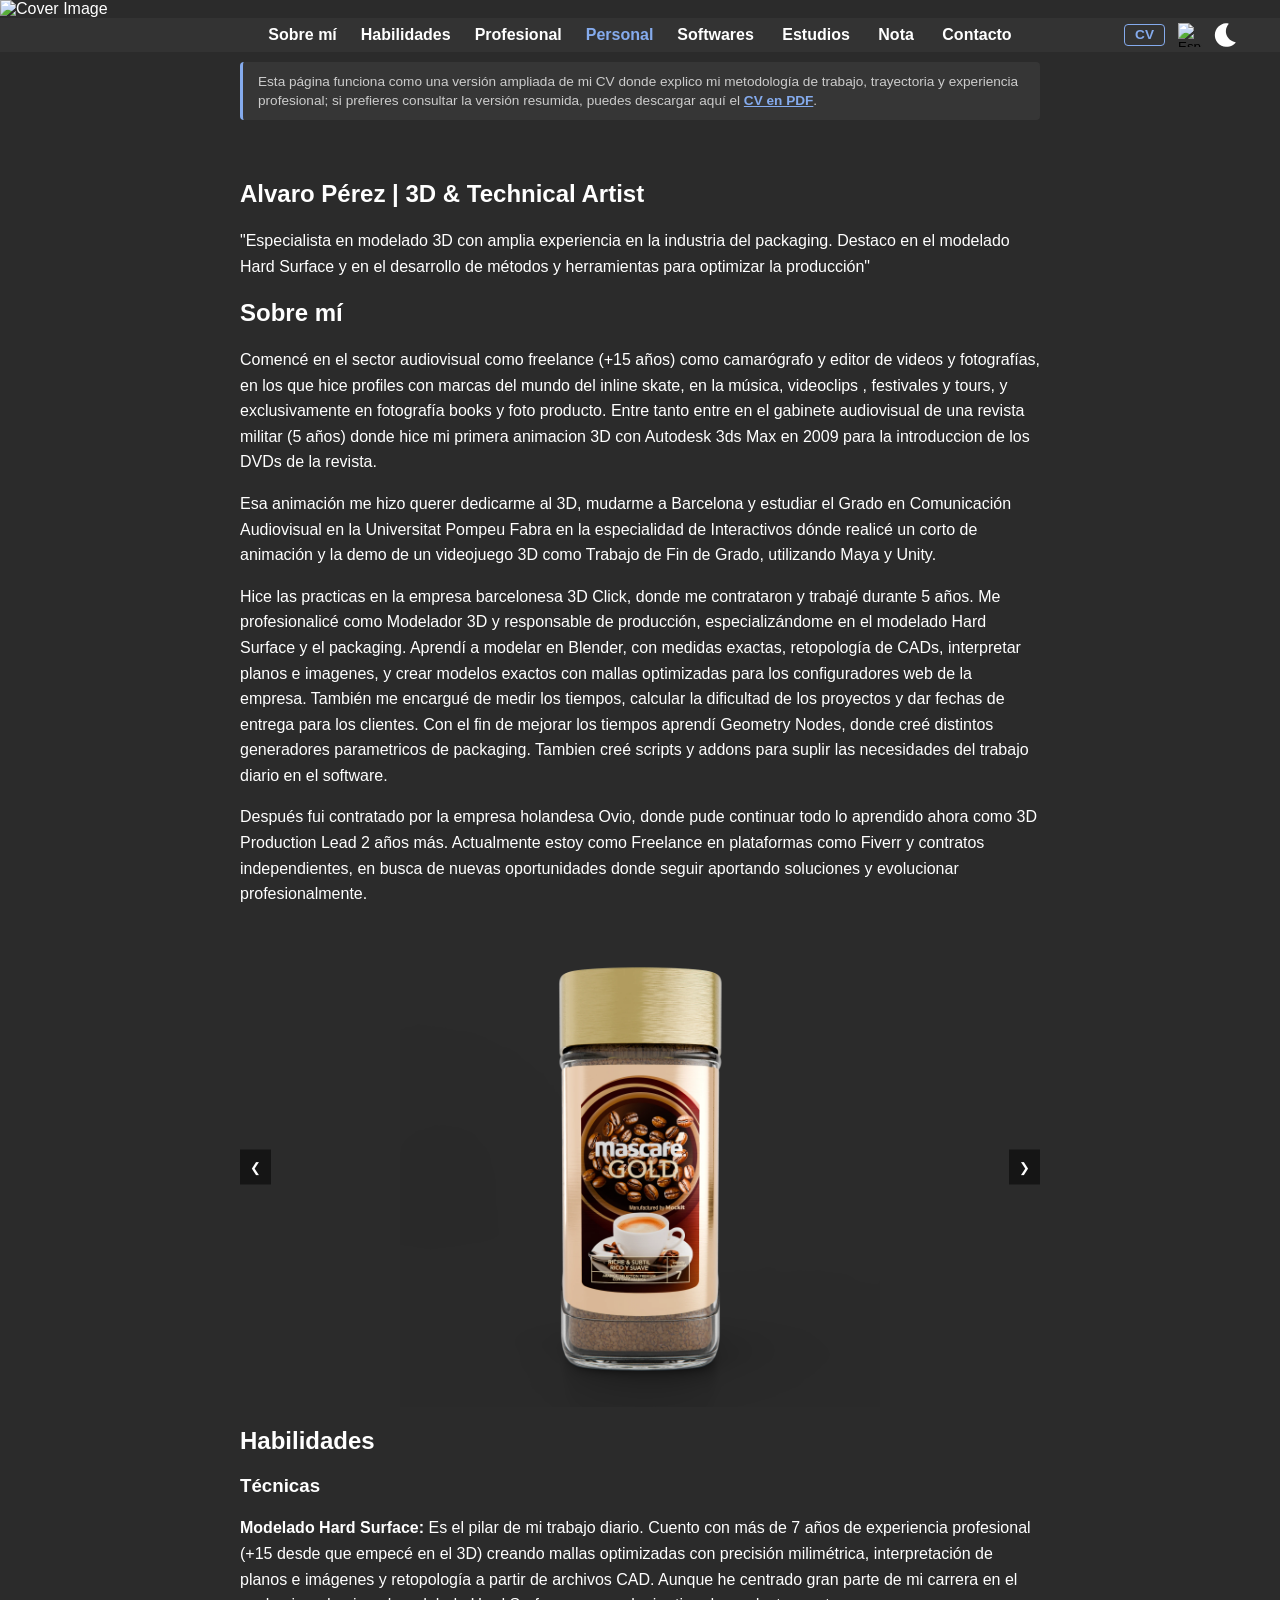
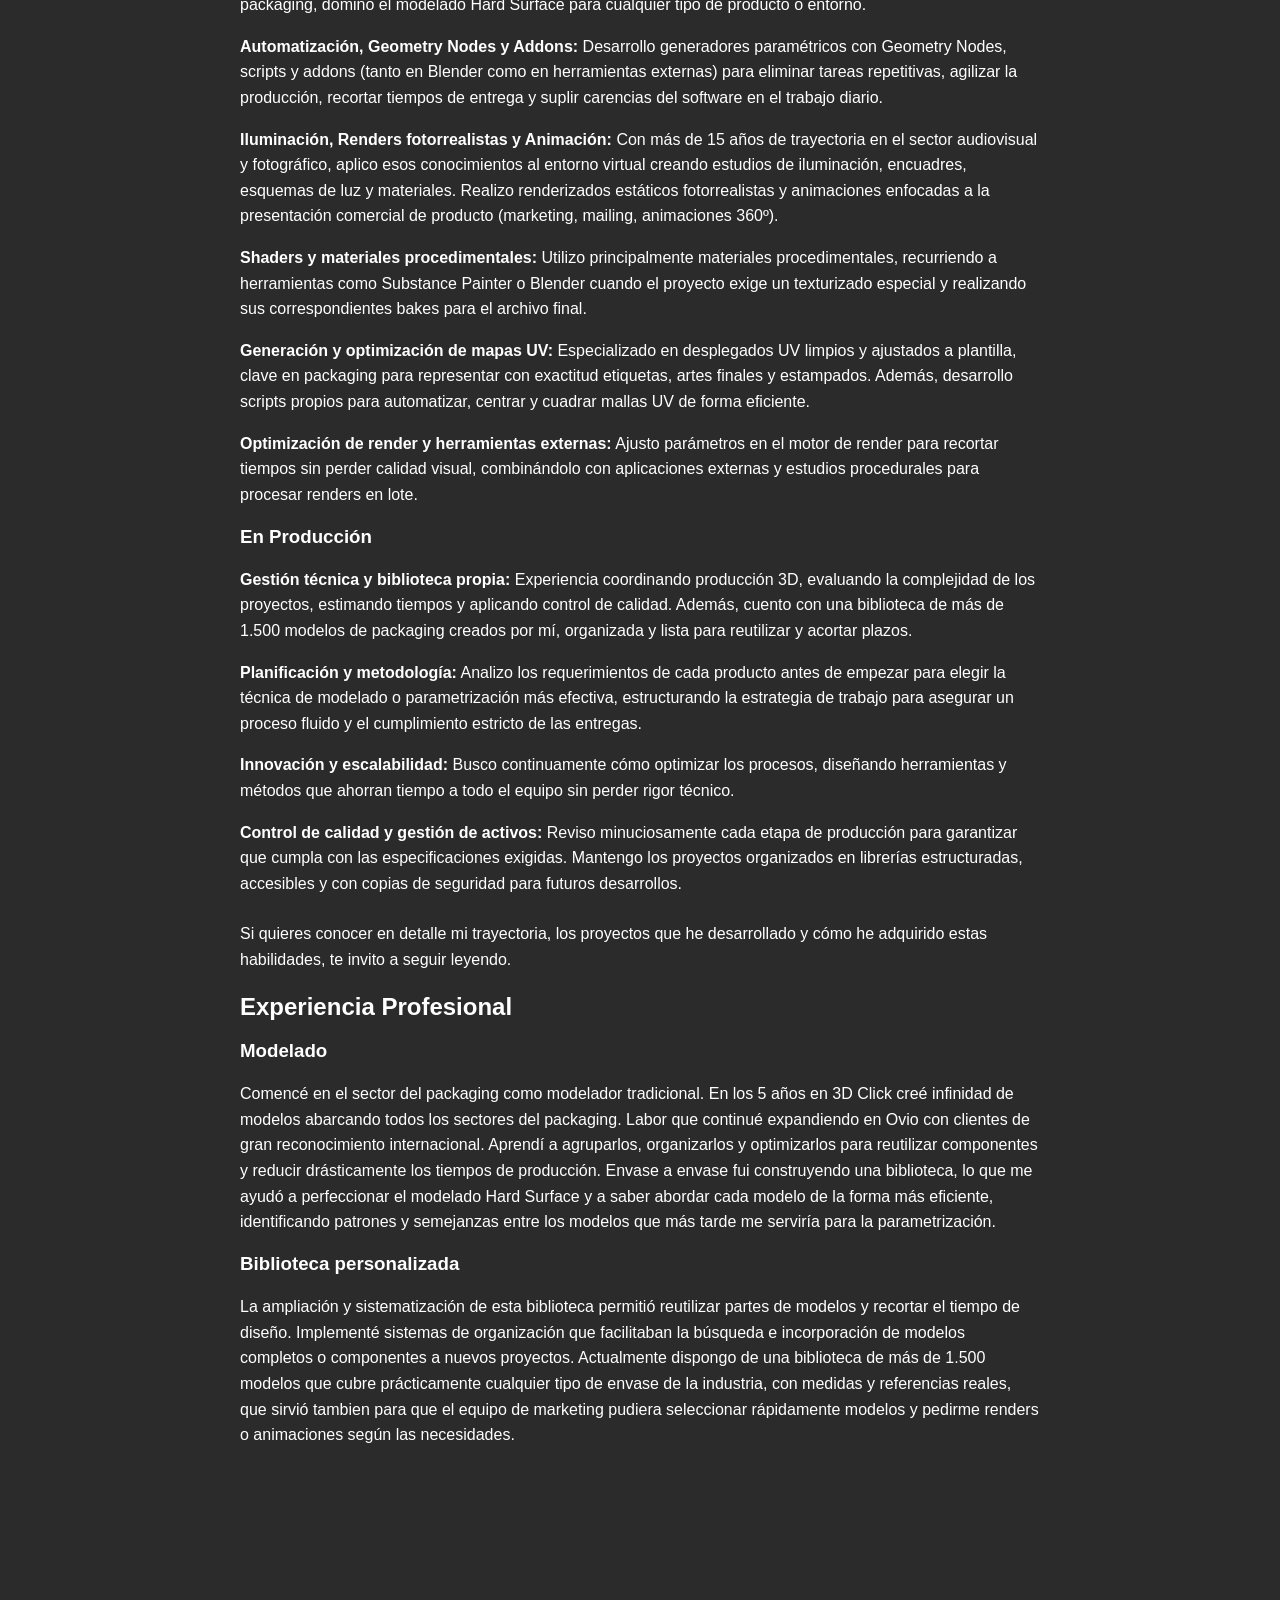
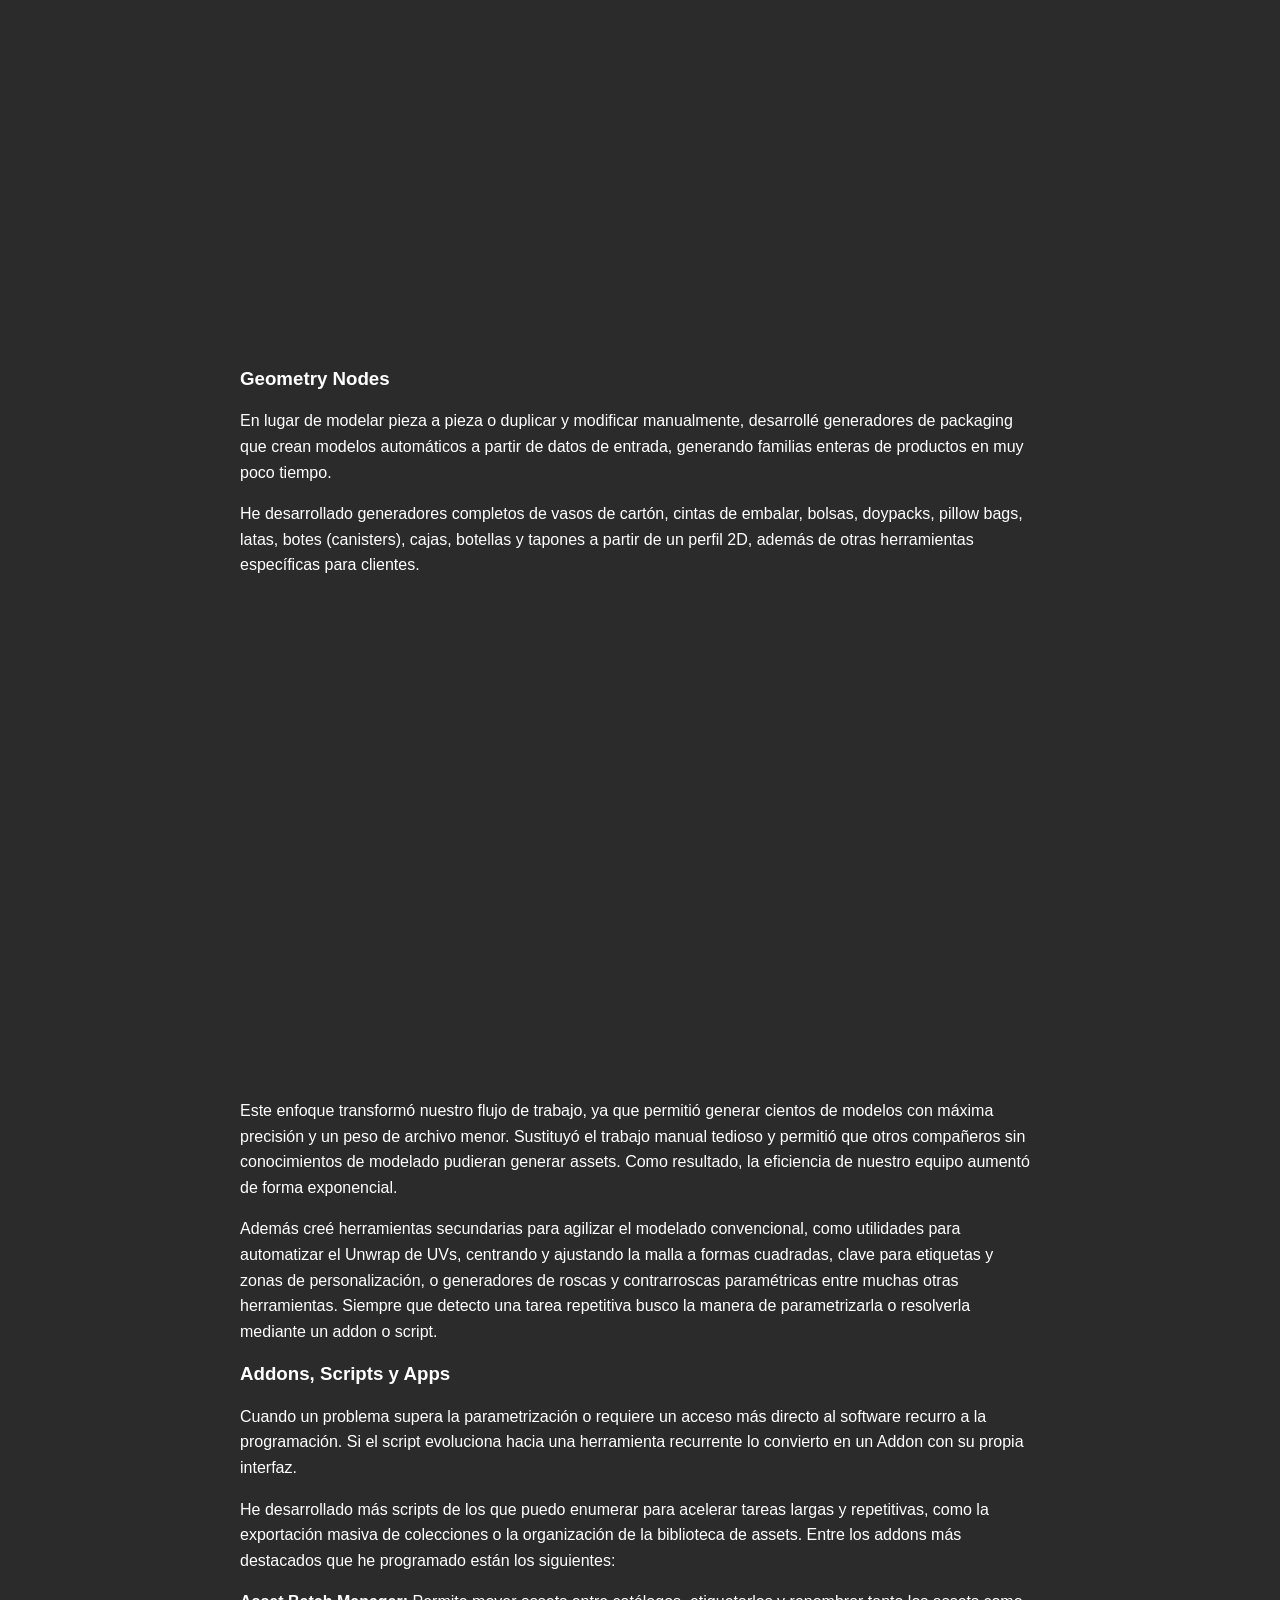
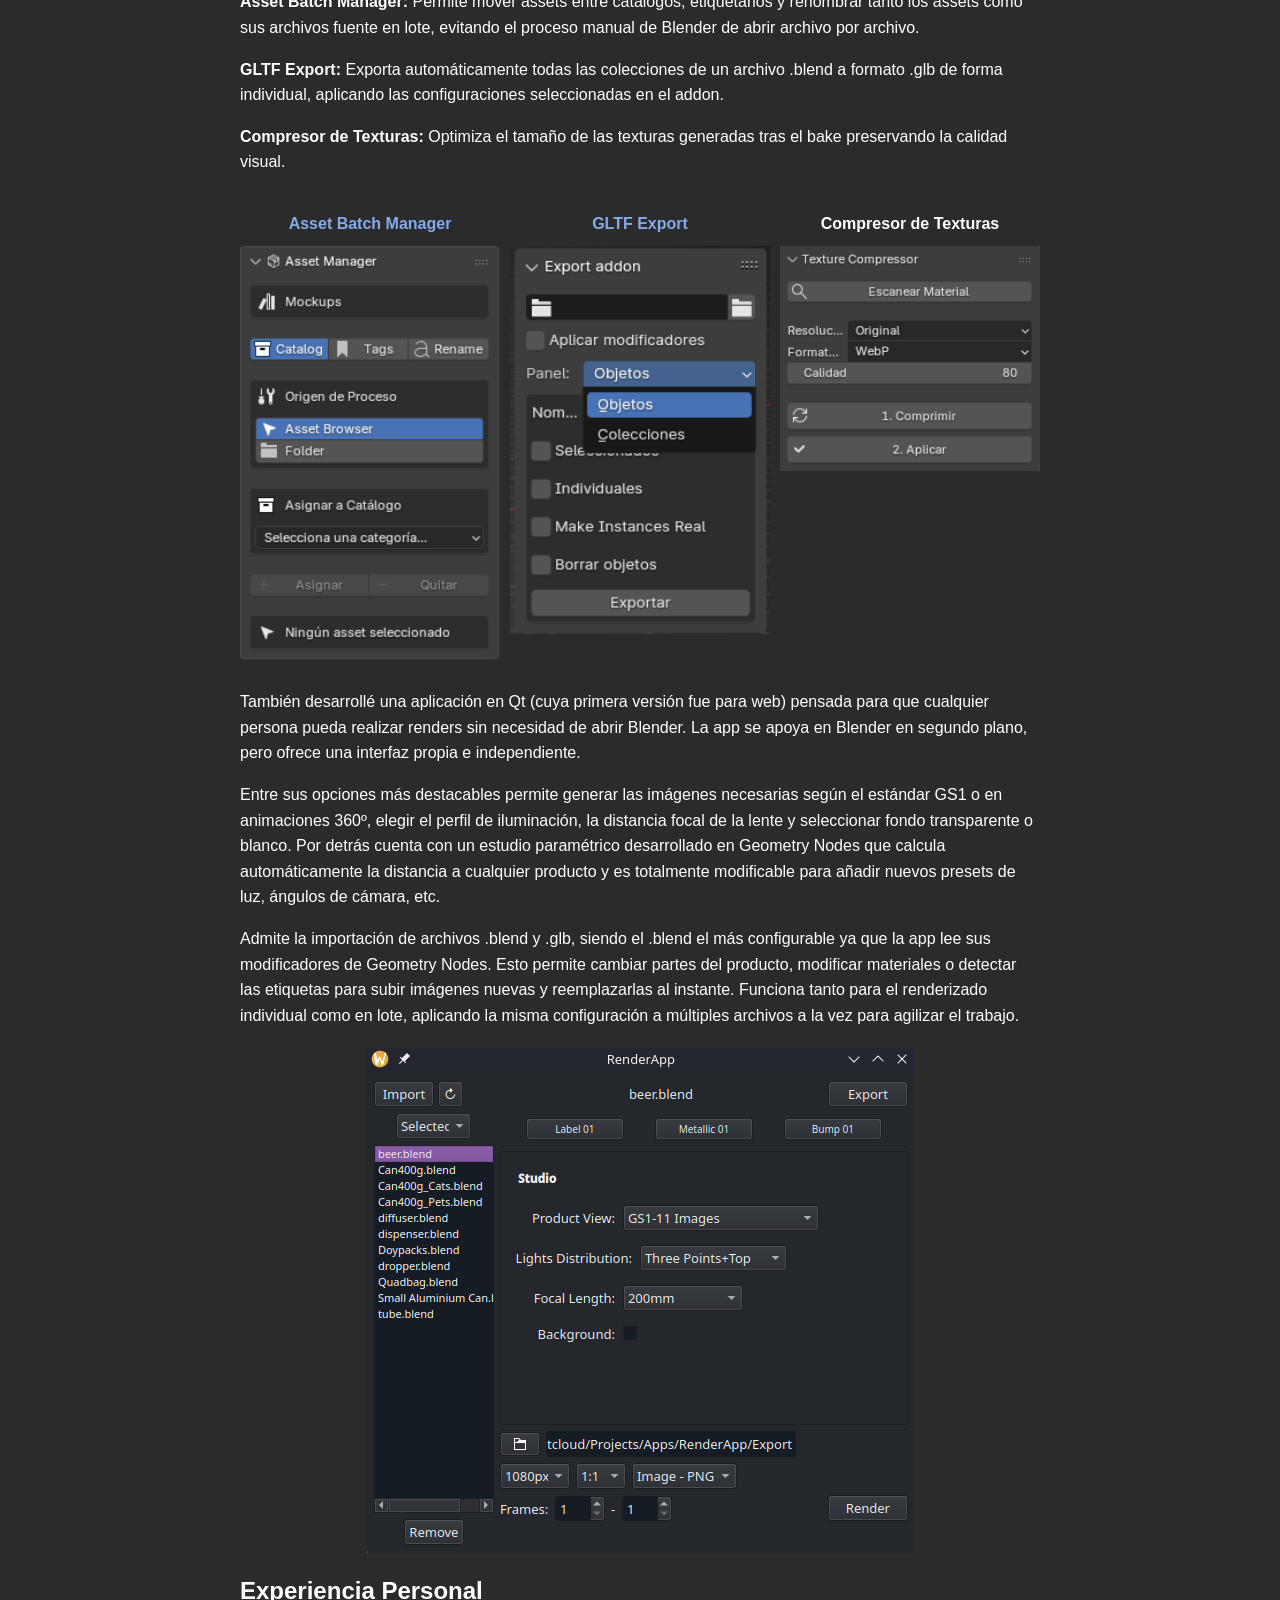
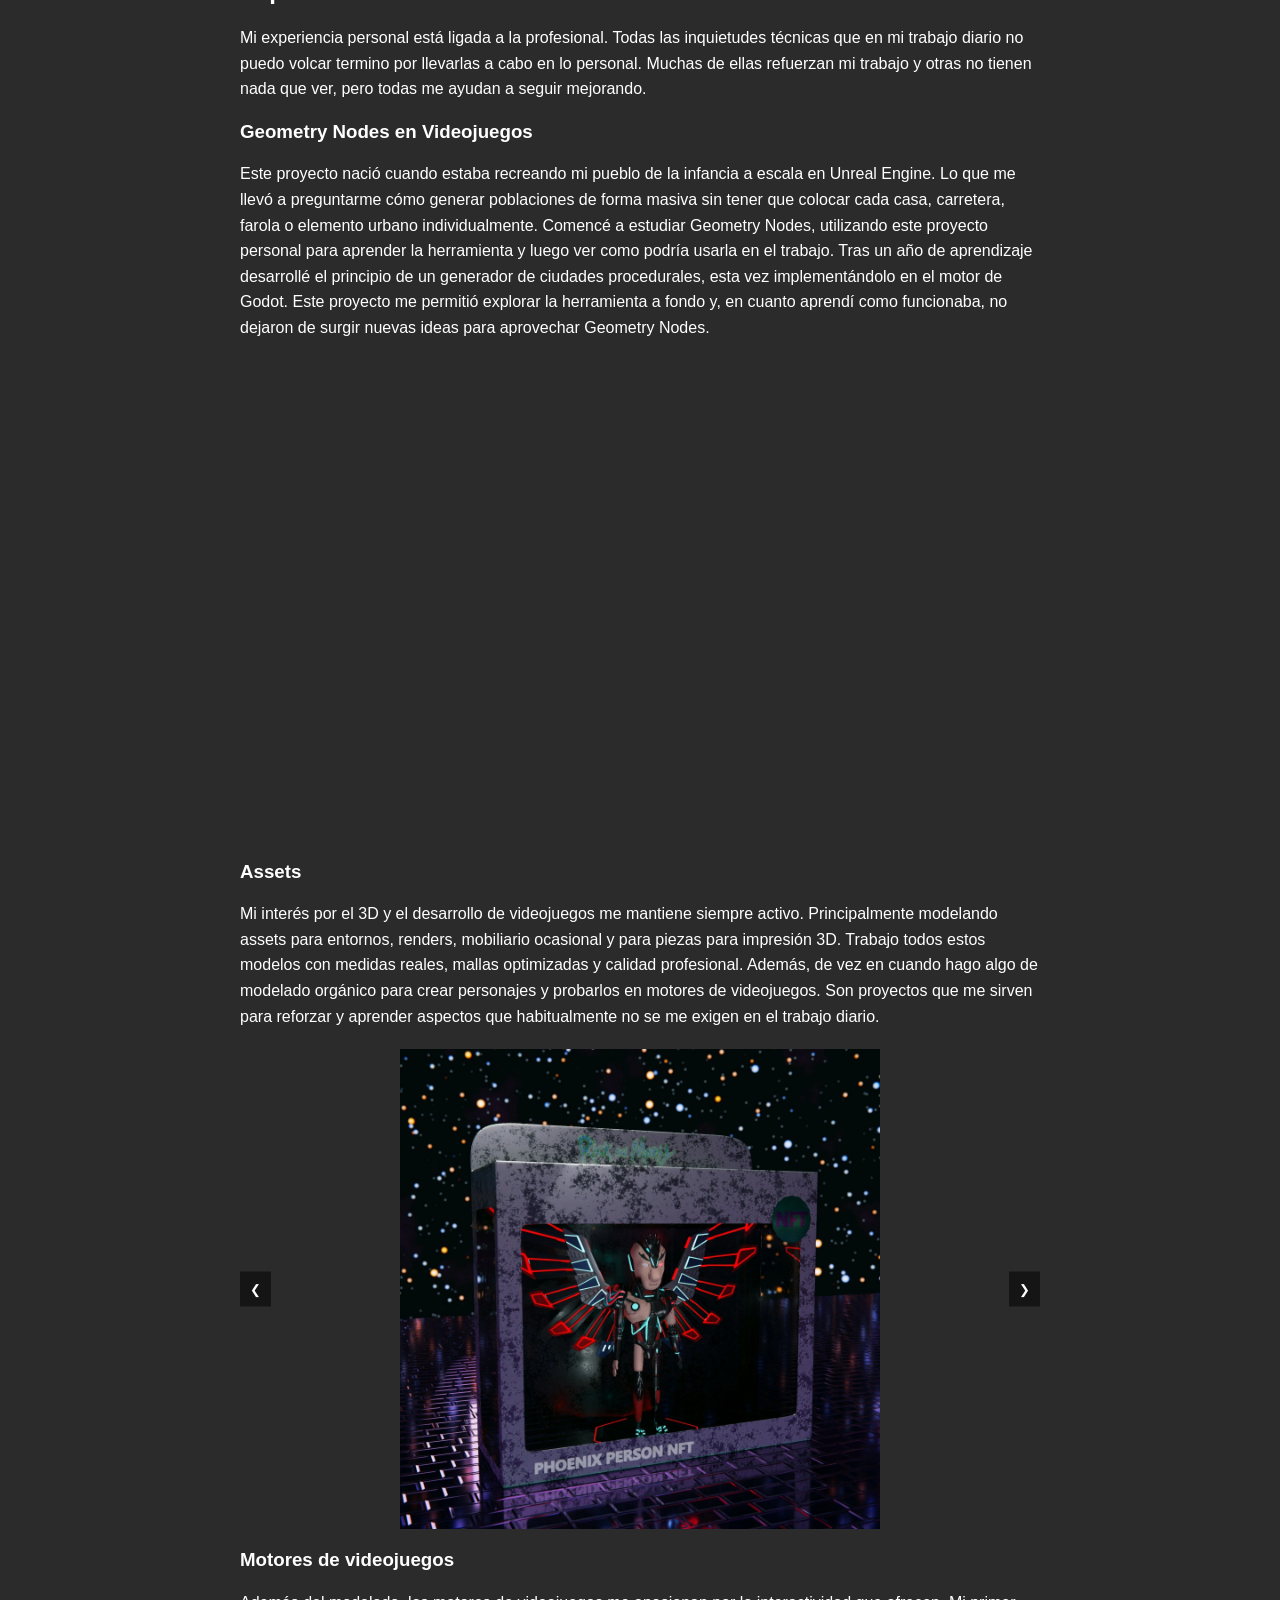
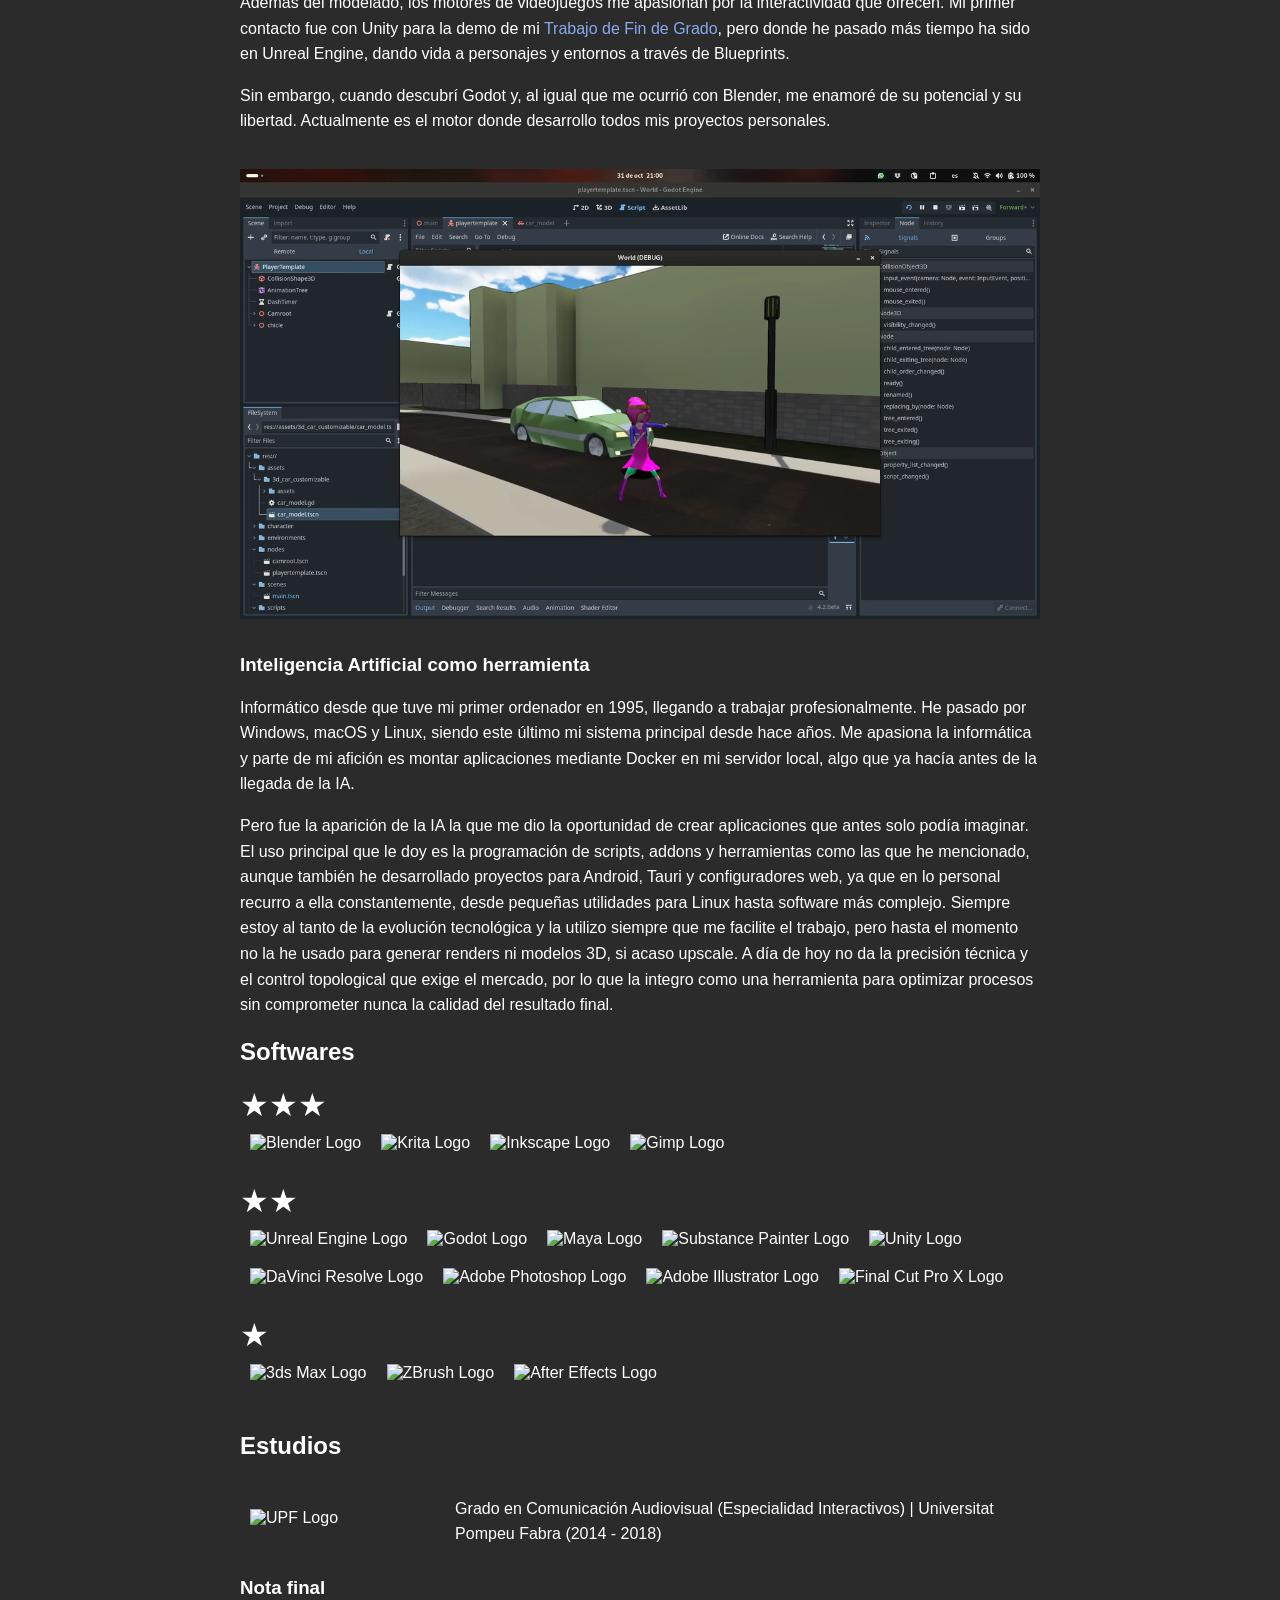
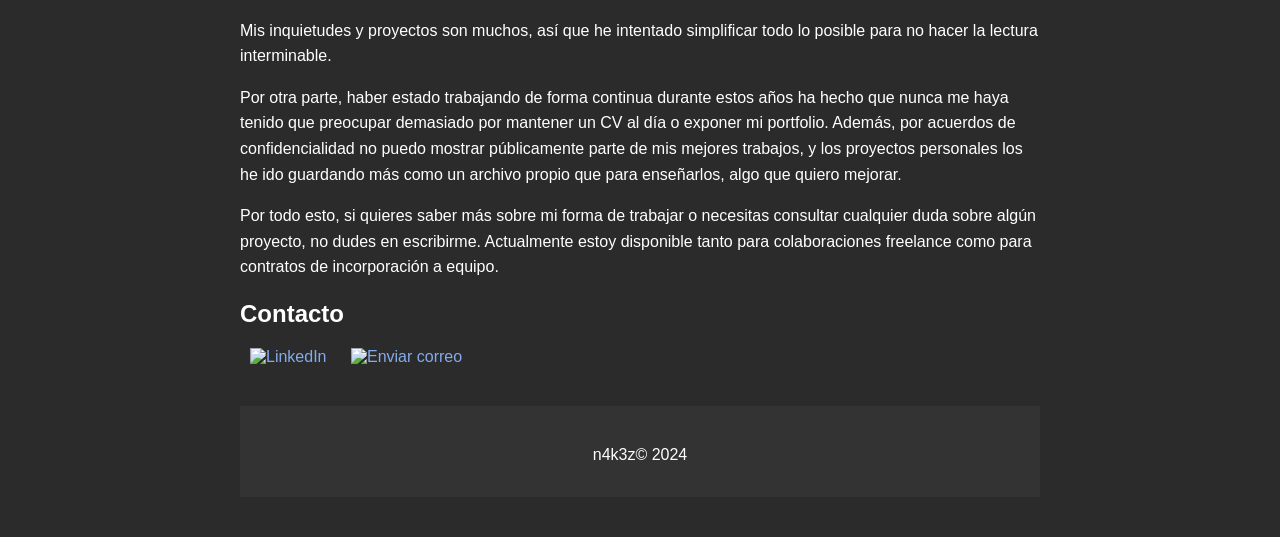
==== commit 3efbb4f0: "cv" ====
--- a/index.html
+++ b/index.html
@@ -56,7 +56,7 @@
                     <a href="#contact" data-i18n="nav_contact">Contacto</a>
                 </div>
                 <div class="right-align">
-                    <a href="CV_Alvaro_Perez.pdf" target="_blank" rel="noopener noreferrer" class="nav-btn-cv" data-i18n="nav_cv">CV</a>
+                    <a href="docs/CV_Alvaro_Perez_3D.pdf" target="_blank" rel="noopener noreferrer" class="nav-btn-cv" data-i18n="nav_cv">CV</a>
                     <button id="lang-toggle" class="language-switch" aria-label="Cambiar Idioma">
                         <img id="lang-icon" src="images/spain.svg" alt="Switch Language" class="icon">
                     </button>
@@ -70,7 +70,7 @@
 
     <!-- Aviso sobre la versión del CV -->
     <aside class="cv-notice" id="cv-notice-text">
-        Esta página funciona como una versión ampliada de mi CV donde explico mi metodología de trabajo, trayectoria y experiencia profesional; si prefieres consultar la versión resumida, puedes descargar aquí el <a href="CV_Alvaro_Perez.pdf" target="_blank" rel="noopener noreferrer">CV en PDF</a>.
+        Esta página funciona como una versión ampliada de mi CV donde explico mi metodología de trabajo, trayectoria y experiencia profesional; si prefieres consultar la versión resumida, puedes descargar aquí el <a href="docs/CV_Alvaro_Perez_3D.pdf" target="_blank" rel="noopener noreferrer">CV en PDF</a>.
     </aside>
 
     <div class="container">
@@ -223,7 +223,7 @@
                         <img src="images/slider2/image06.webp" alt="Proyecto personal 6" loading="lazy">
                         <img src="images/slider2/image07.webp" alt="Proyecto personal 7" loading="lazy">
                         <img src="images/slider2/image08.webp" alt="Proyecto personal 8" loading="lazy">
-                        <img src="images/slider2/image09.webp" alt="Proyecto personal 9" loading="lazy">
+                        <img src="images/slider2/image09.webp" alt="Proyecto personal 10" loading="lazy">
                         <img src="images/slider2/image10.webp" alt="Proyecto personal 10" loading="lazy">
                         <img src="images/slider2/image11.webp" alt="Proyecto personal 11" loading="lazy">
                         <img src="images/slider2/image12.webp" alt="Proyecto personal 12" loading="lazy">
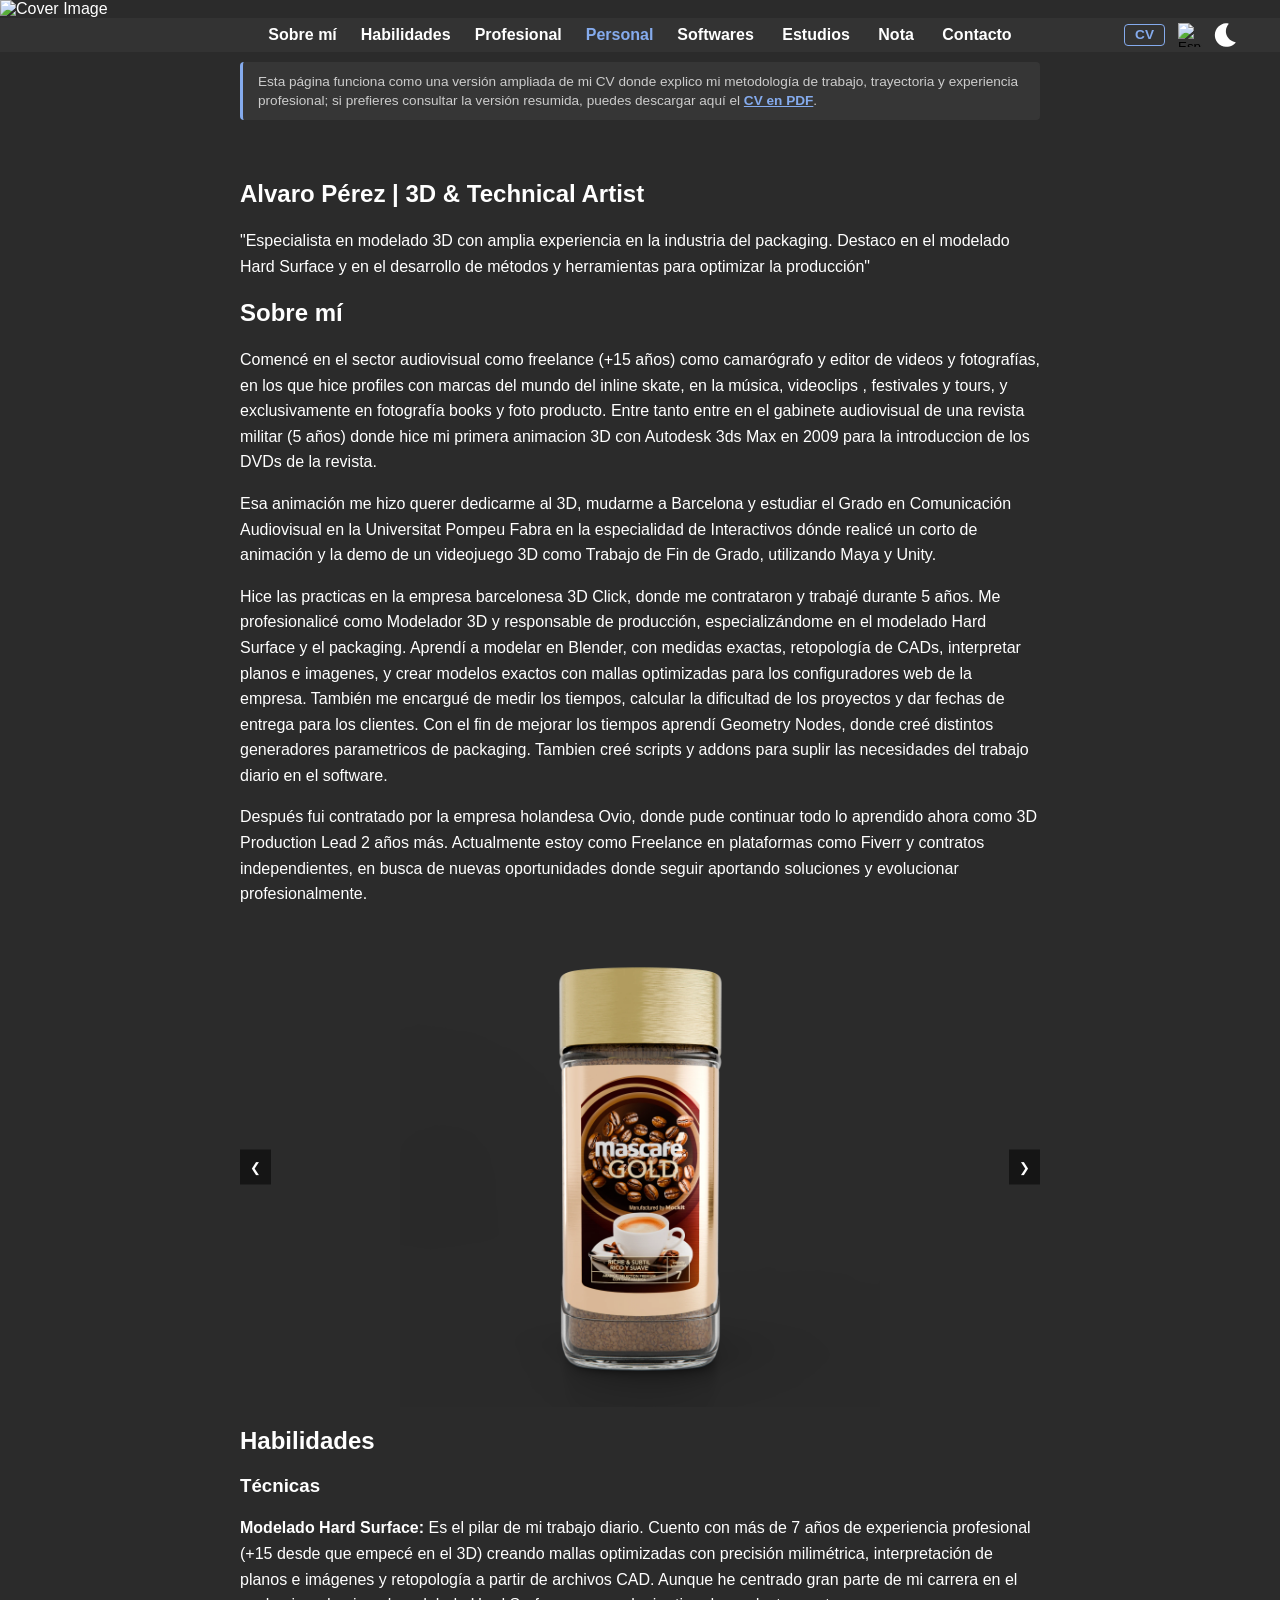
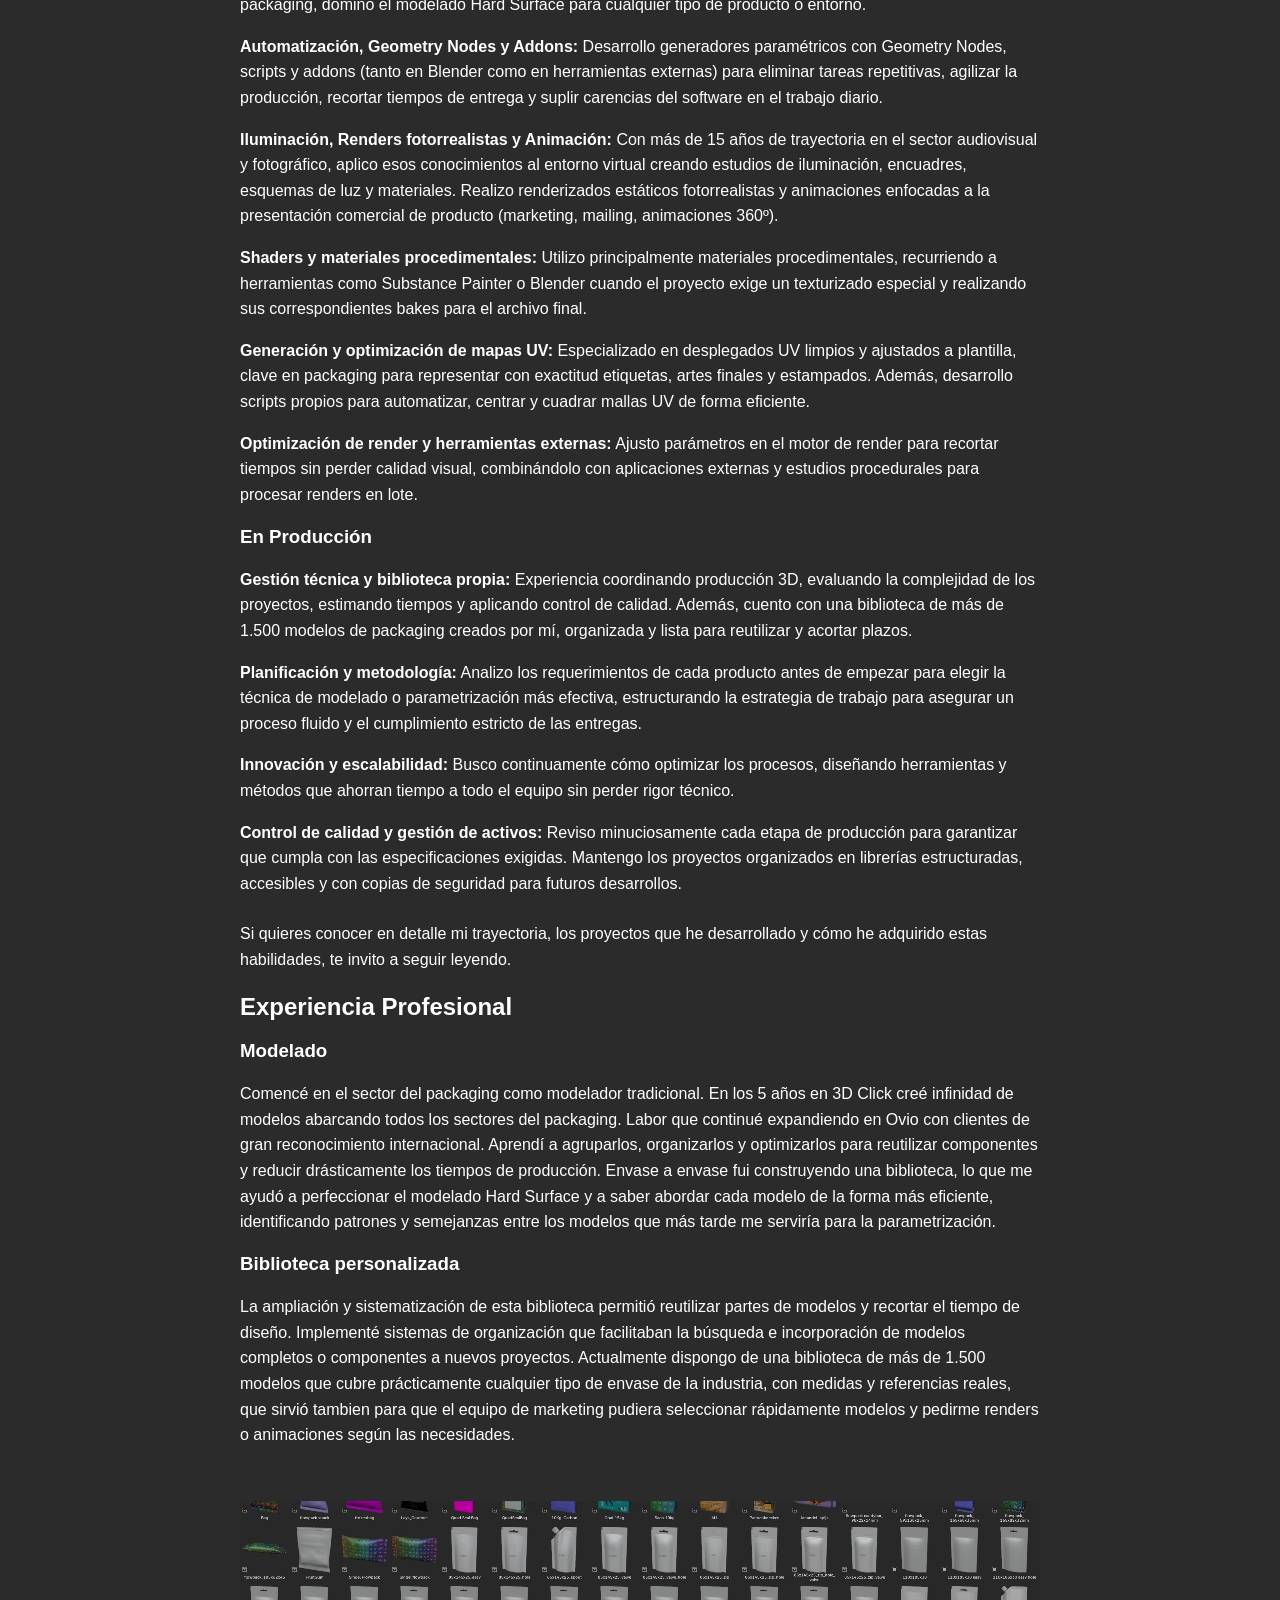
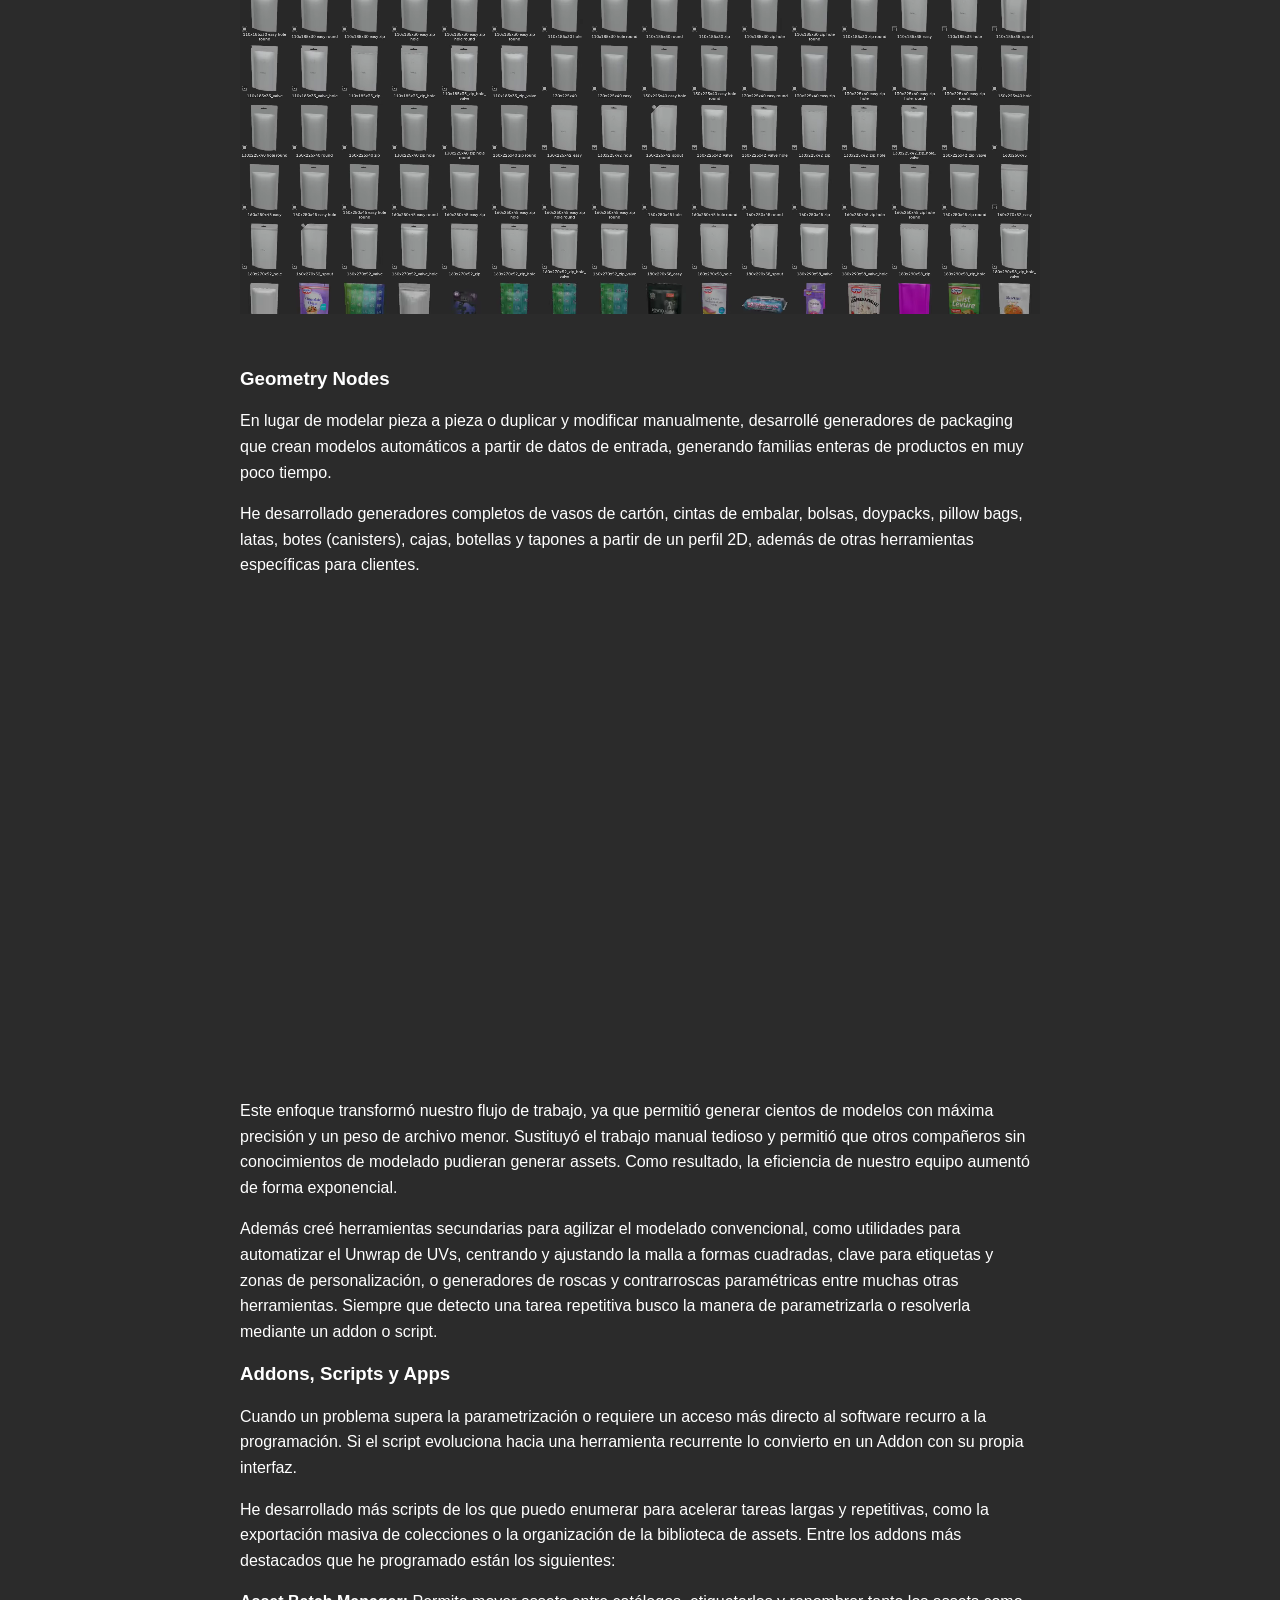
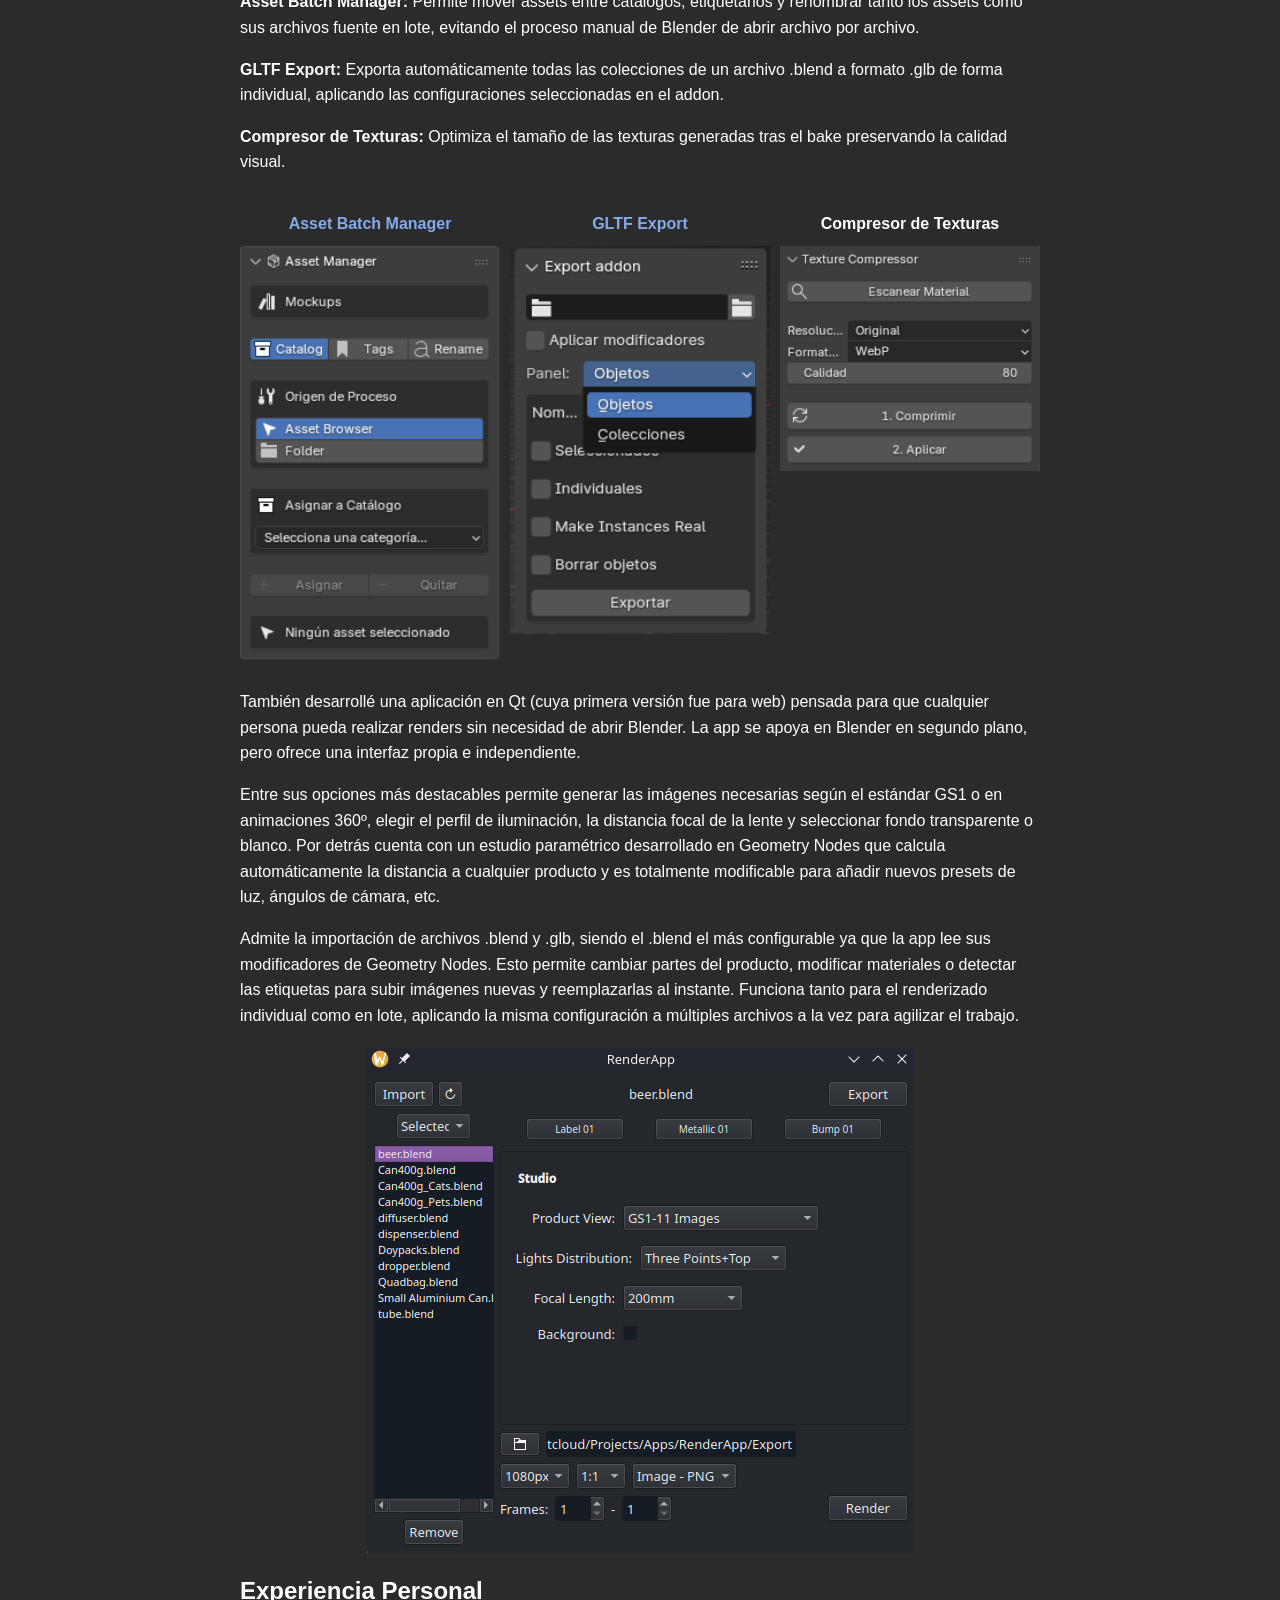
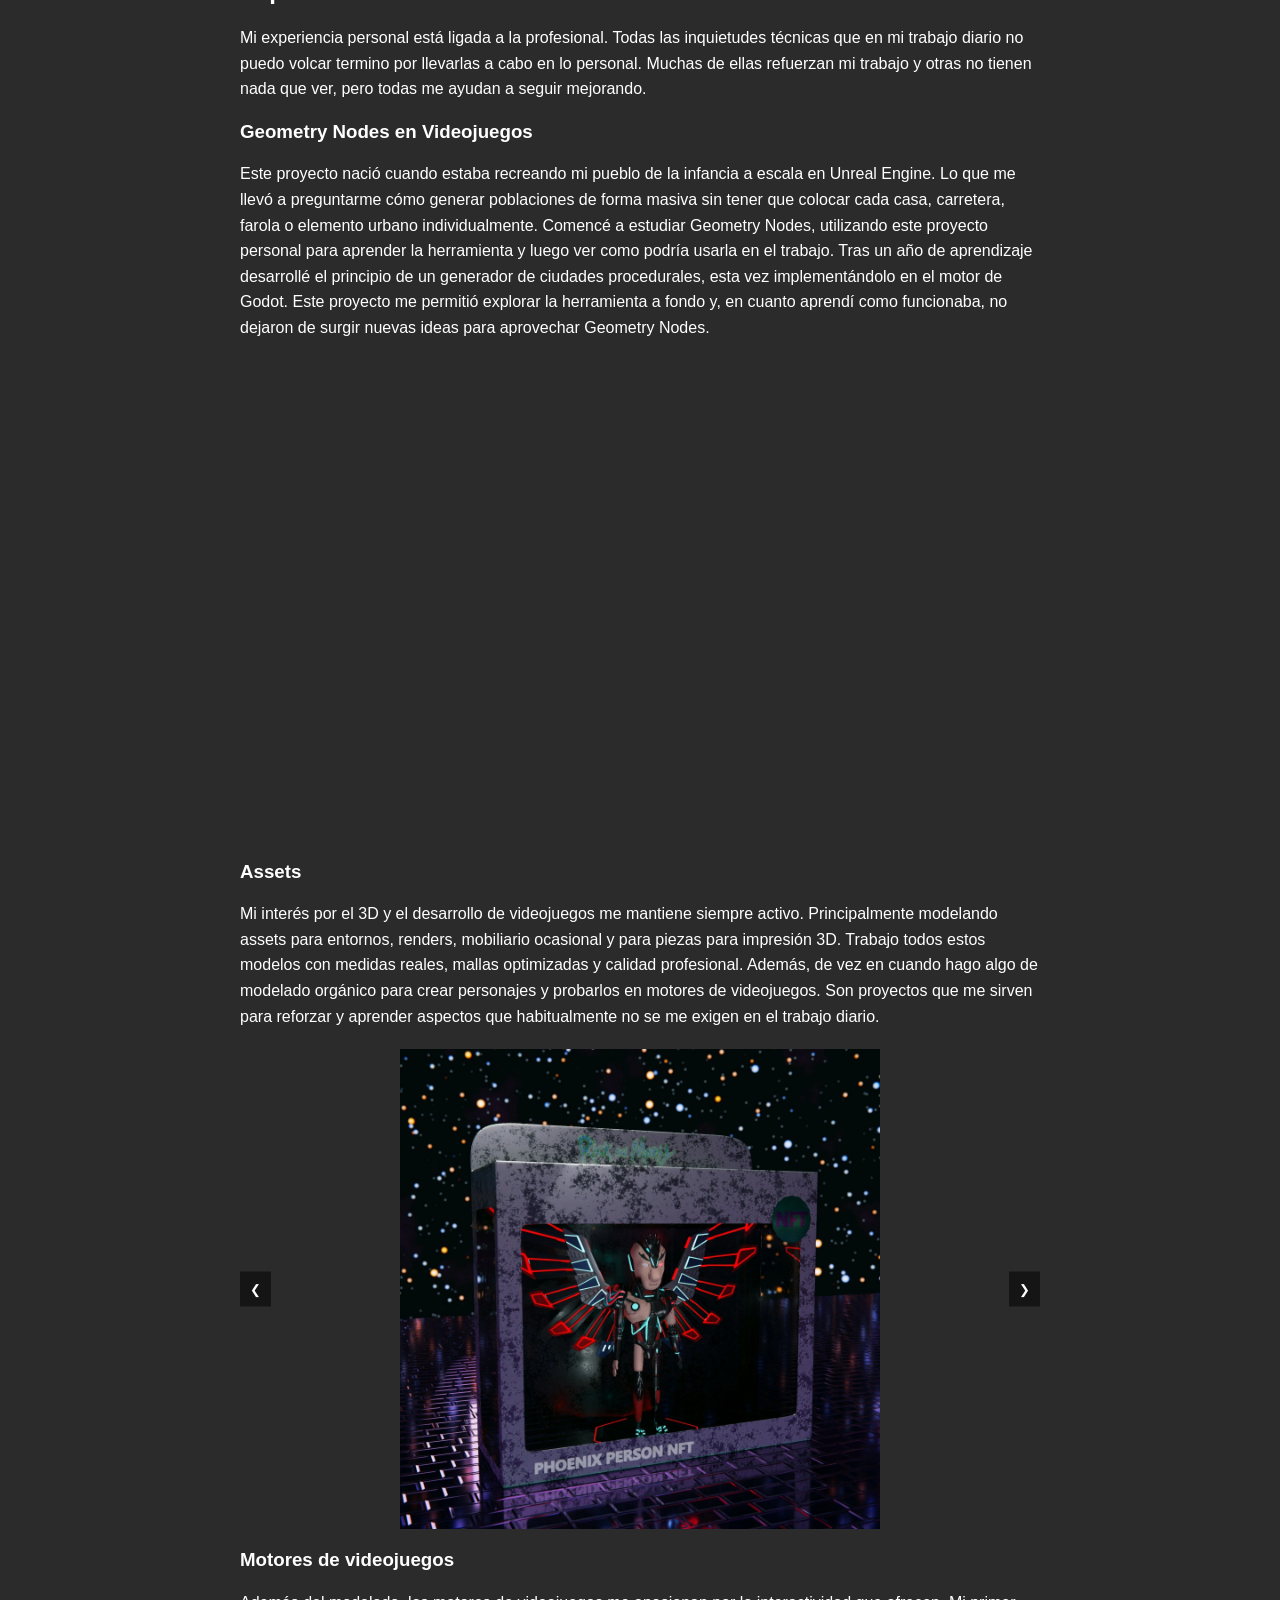
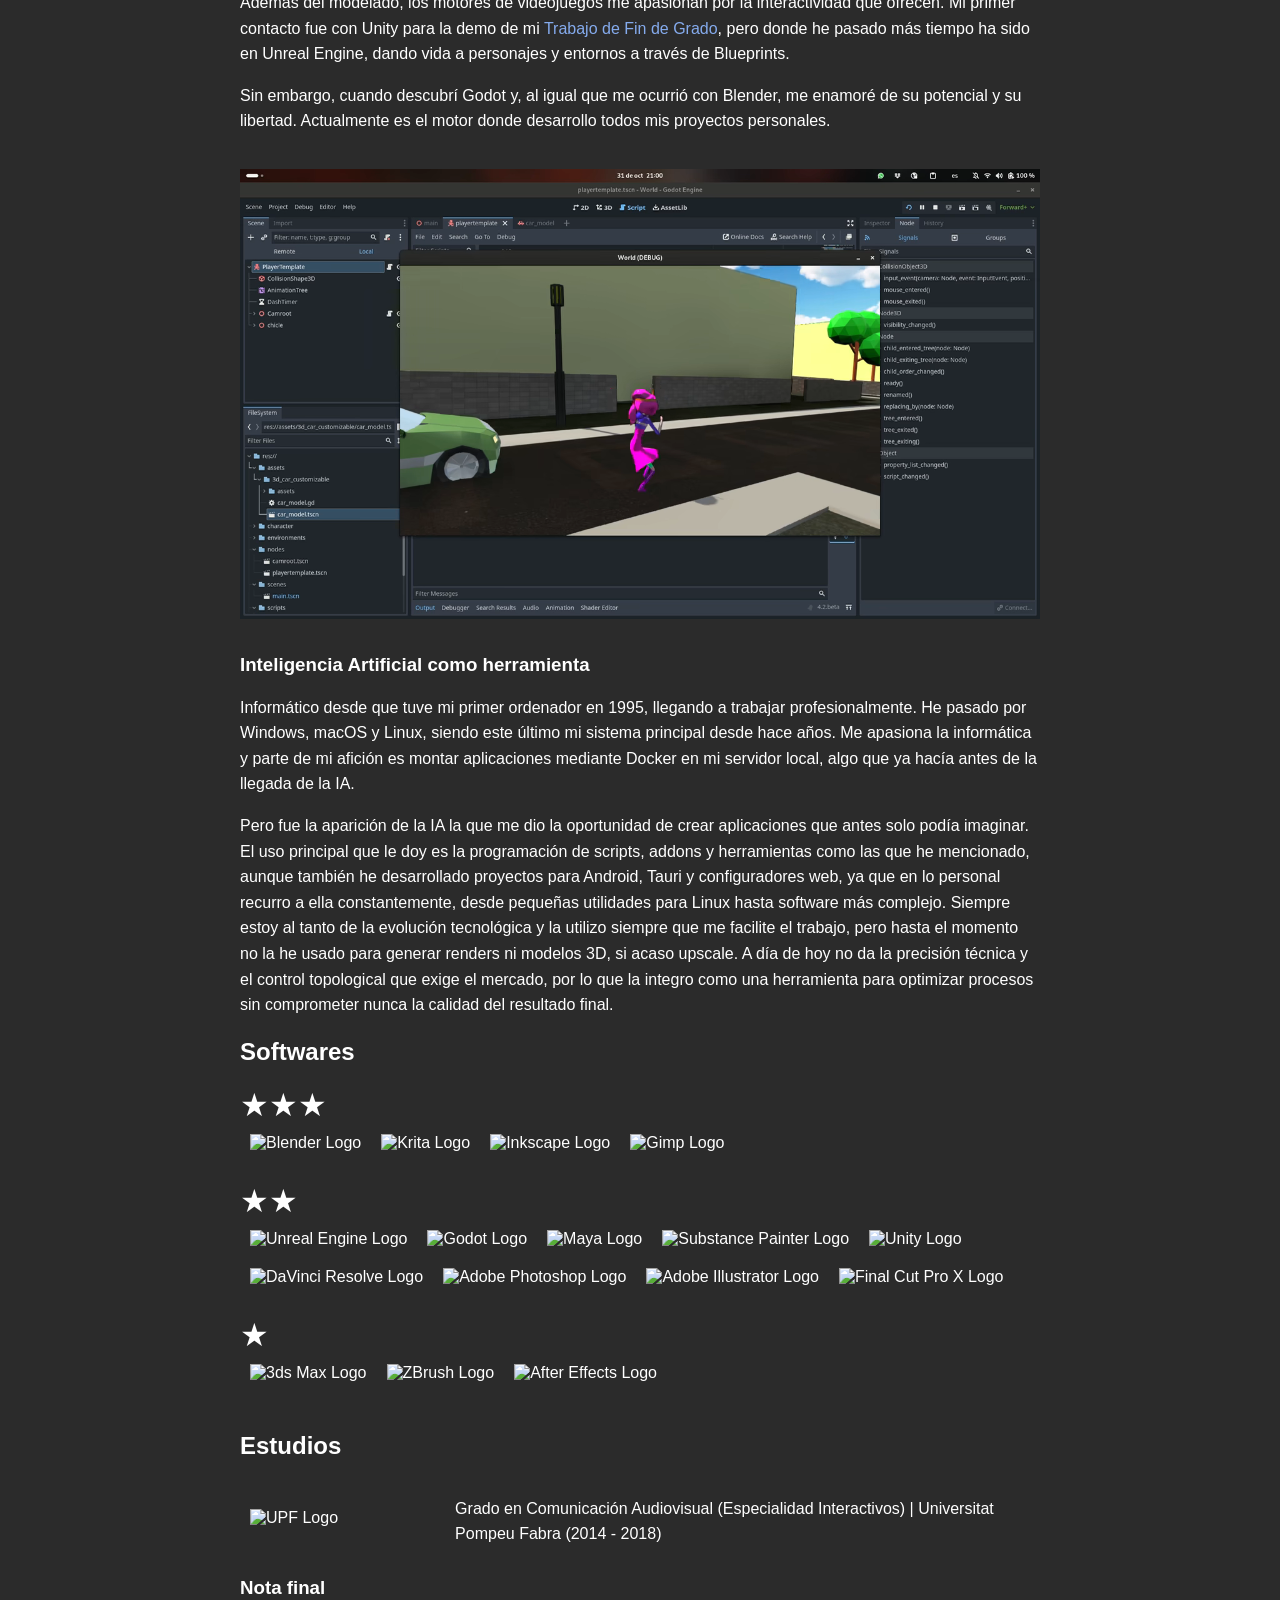
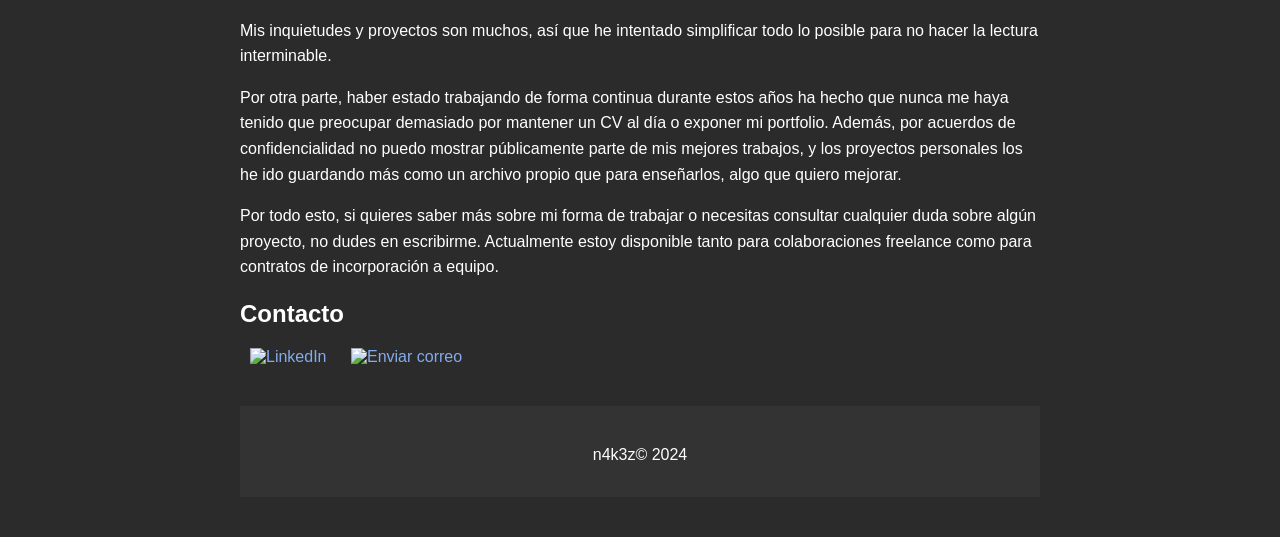
==== commit 665a6fa7: "cv" ====
--- a/index.html
+++ b/index.html
@@ -56,7 +56,7 @@
                     <a href="#contact" data-i18n="nav_contact">Contacto</a>
                 </div>
                 <div class="right-align">
-                    <a href="docs/CV_Alvaro_Perez_3D.pdf" target="_blank" rel="noopener noreferrer" class="nav-btn-cv" data-i18n="nav_cv">CV</a>
+                    <a href="docs/CV_Alvaro_Perez_3D_es.pdf" target="_blank" rel="noopener noreferrer" class="nav-btn-cv" data-i18n="nav_cv">CV</a>
                     <button id="lang-toggle" class="language-switch" aria-label="Cambiar Idioma">
                         <img id="lang-icon" src="images/spain.svg" alt="Switch Language" class="icon">
                     </button>
@@ -70,7 +70,7 @@
 
     <!-- Aviso sobre la versión del CV -->
     <aside class="cv-notice" id="cv-notice-text">
-        Esta página funciona como una versión ampliada de mi CV donde explico mi metodología de trabajo, trayectoria y experiencia profesional; si prefieres consultar la versión resumida, puedes descargar aquí el <a href="docs/CV_Alvaro_Perez_3D.pdf" target="_blank" rel="noopener noreferrer">CV en PDF</a>.
+        Esta página funciona como una versión ampliada de mi CV donde explico mi metodología de trabajo, trayectoria y experiencia profesional; si prefieres consultar la versión resumida, puedes descargar aquí el <a href="docs/CV_Alvaro_Perez_3D_es.pdf" target="_blank" rel="noopener noreferrer">CV en PDF</a>.
     </aside>
 
     <div class="container">
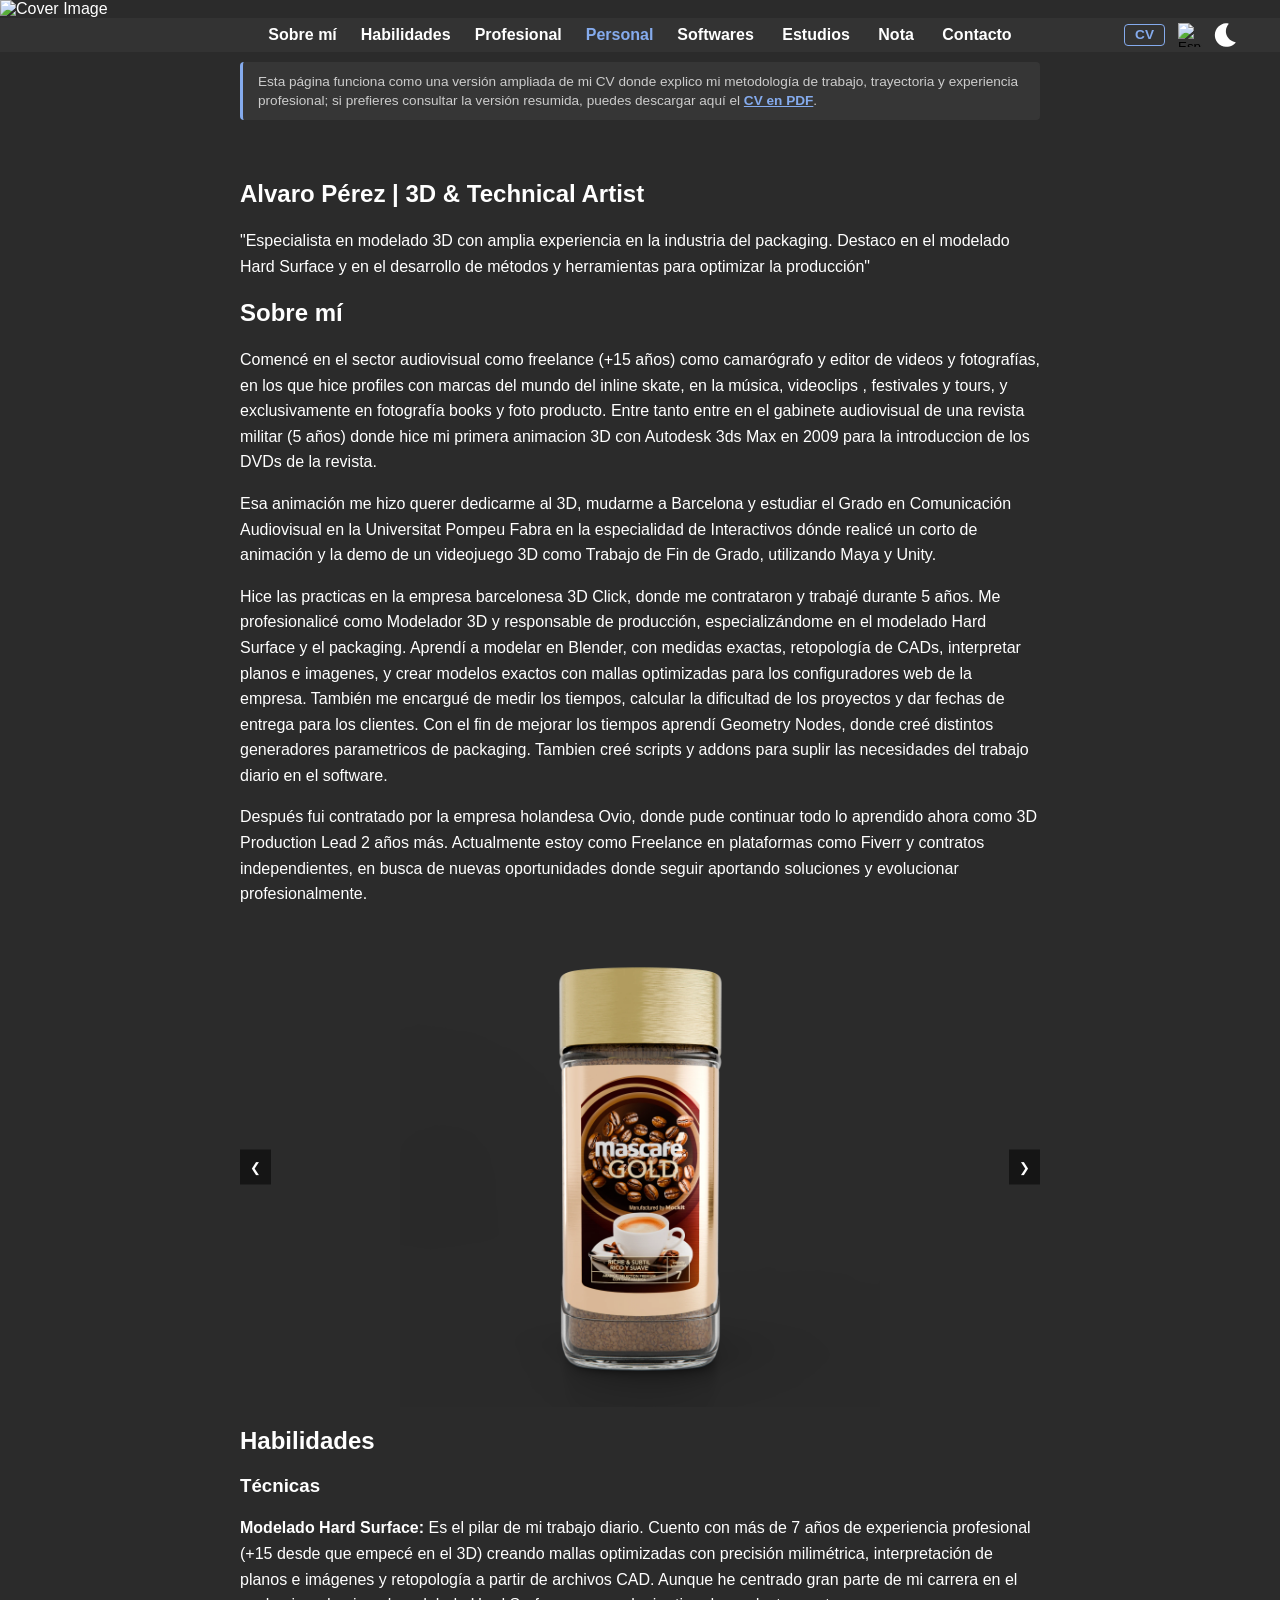
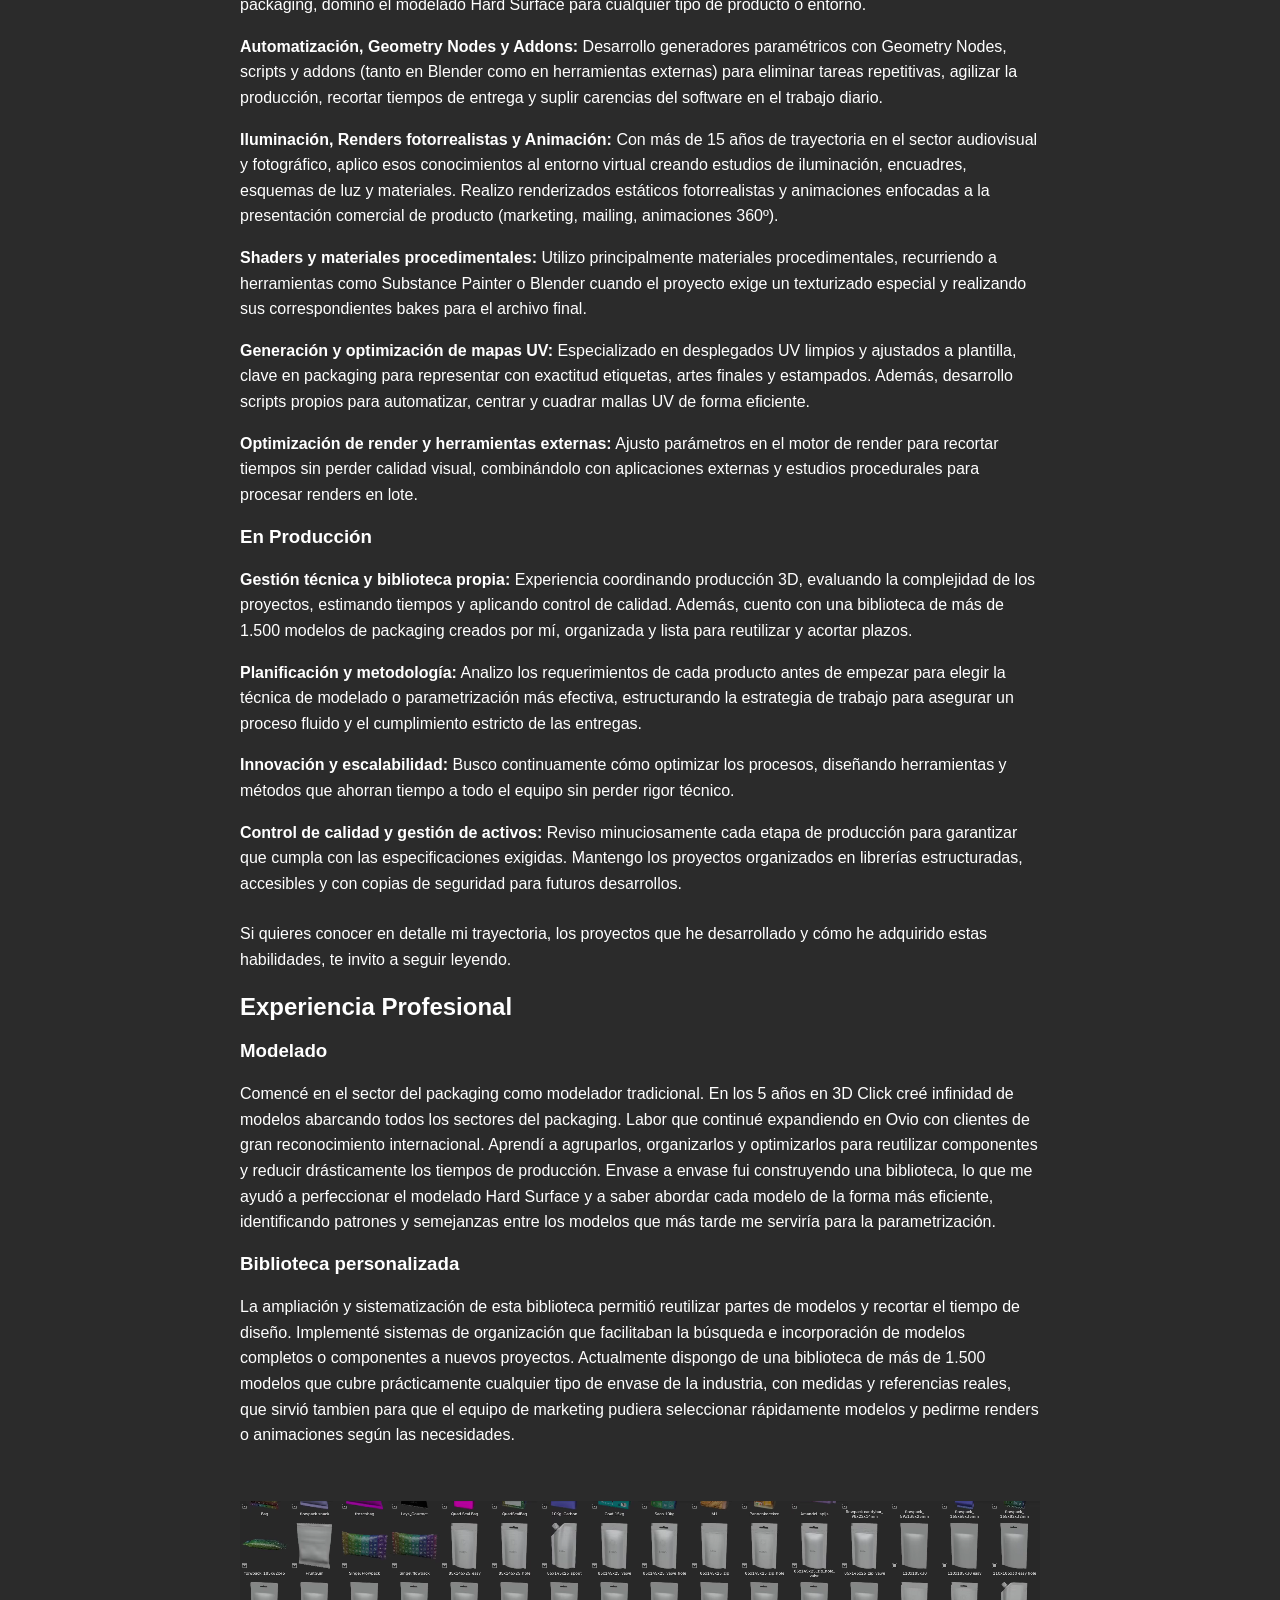
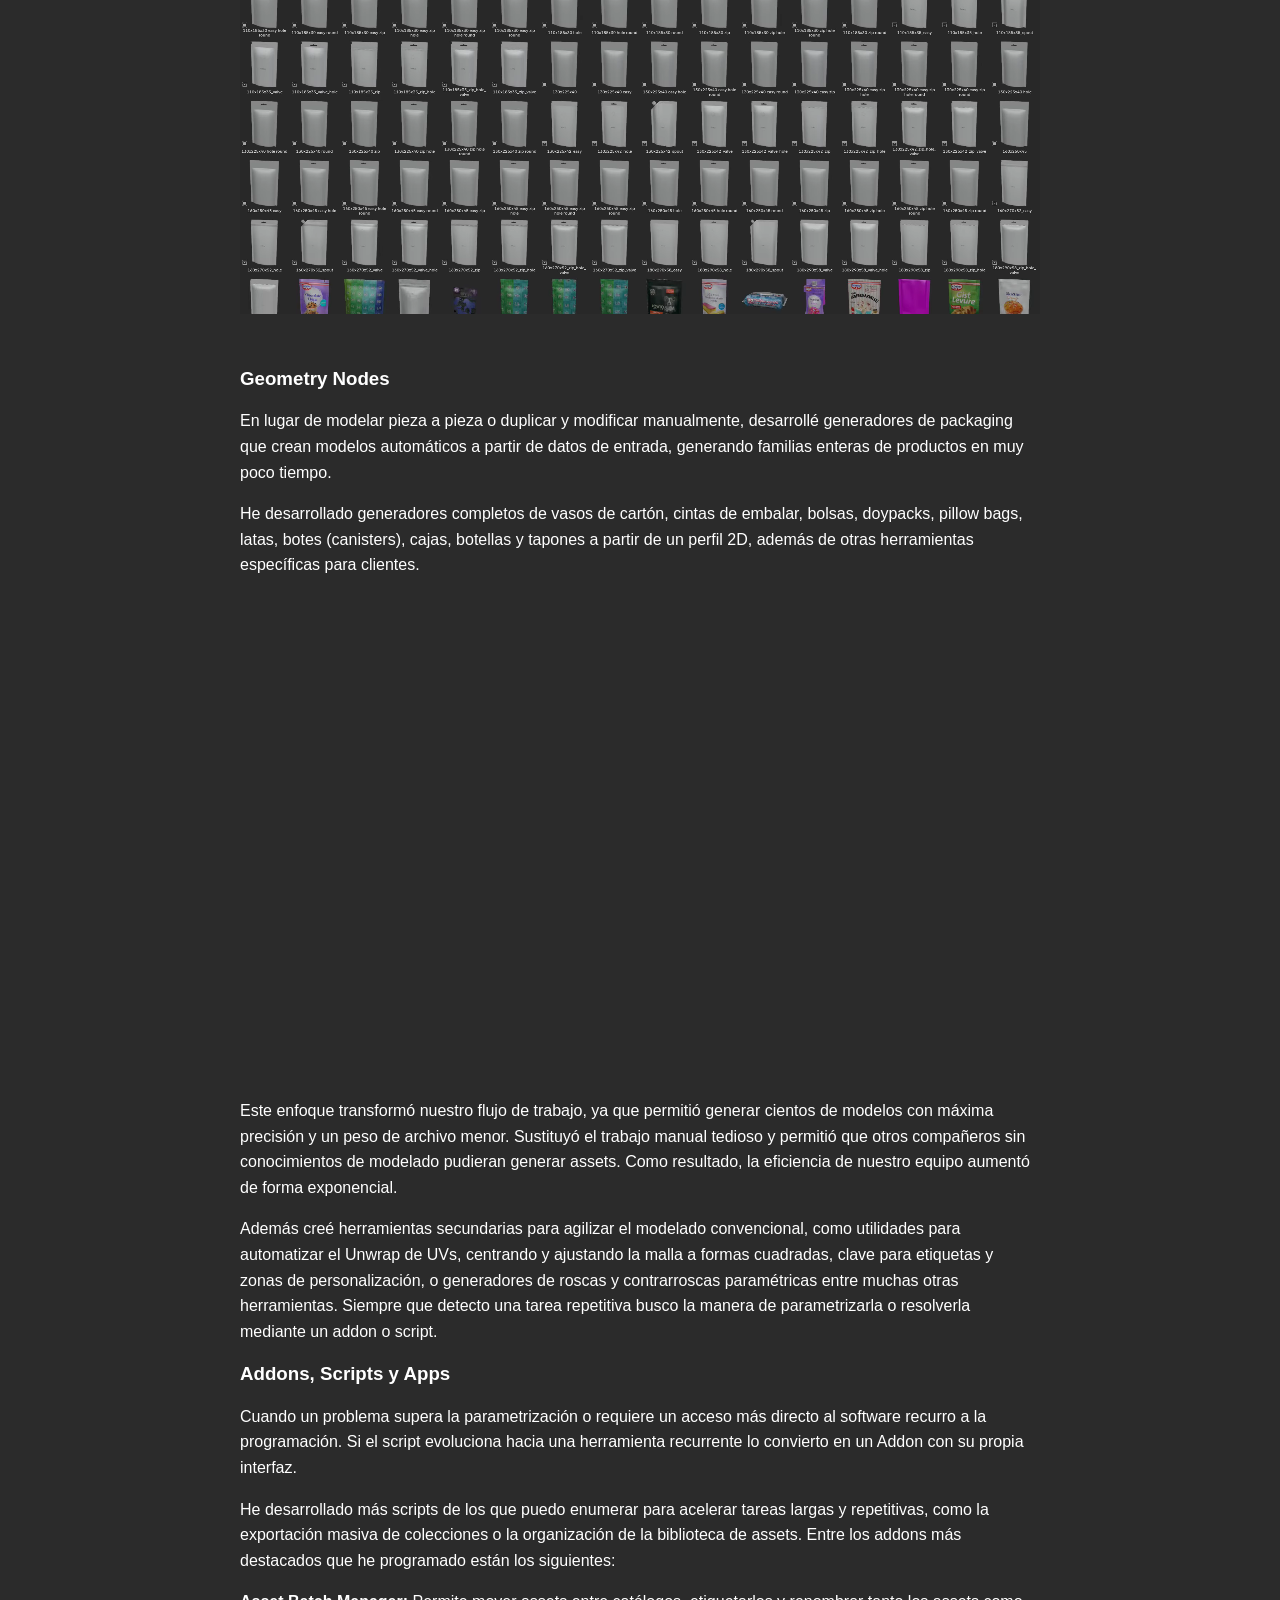
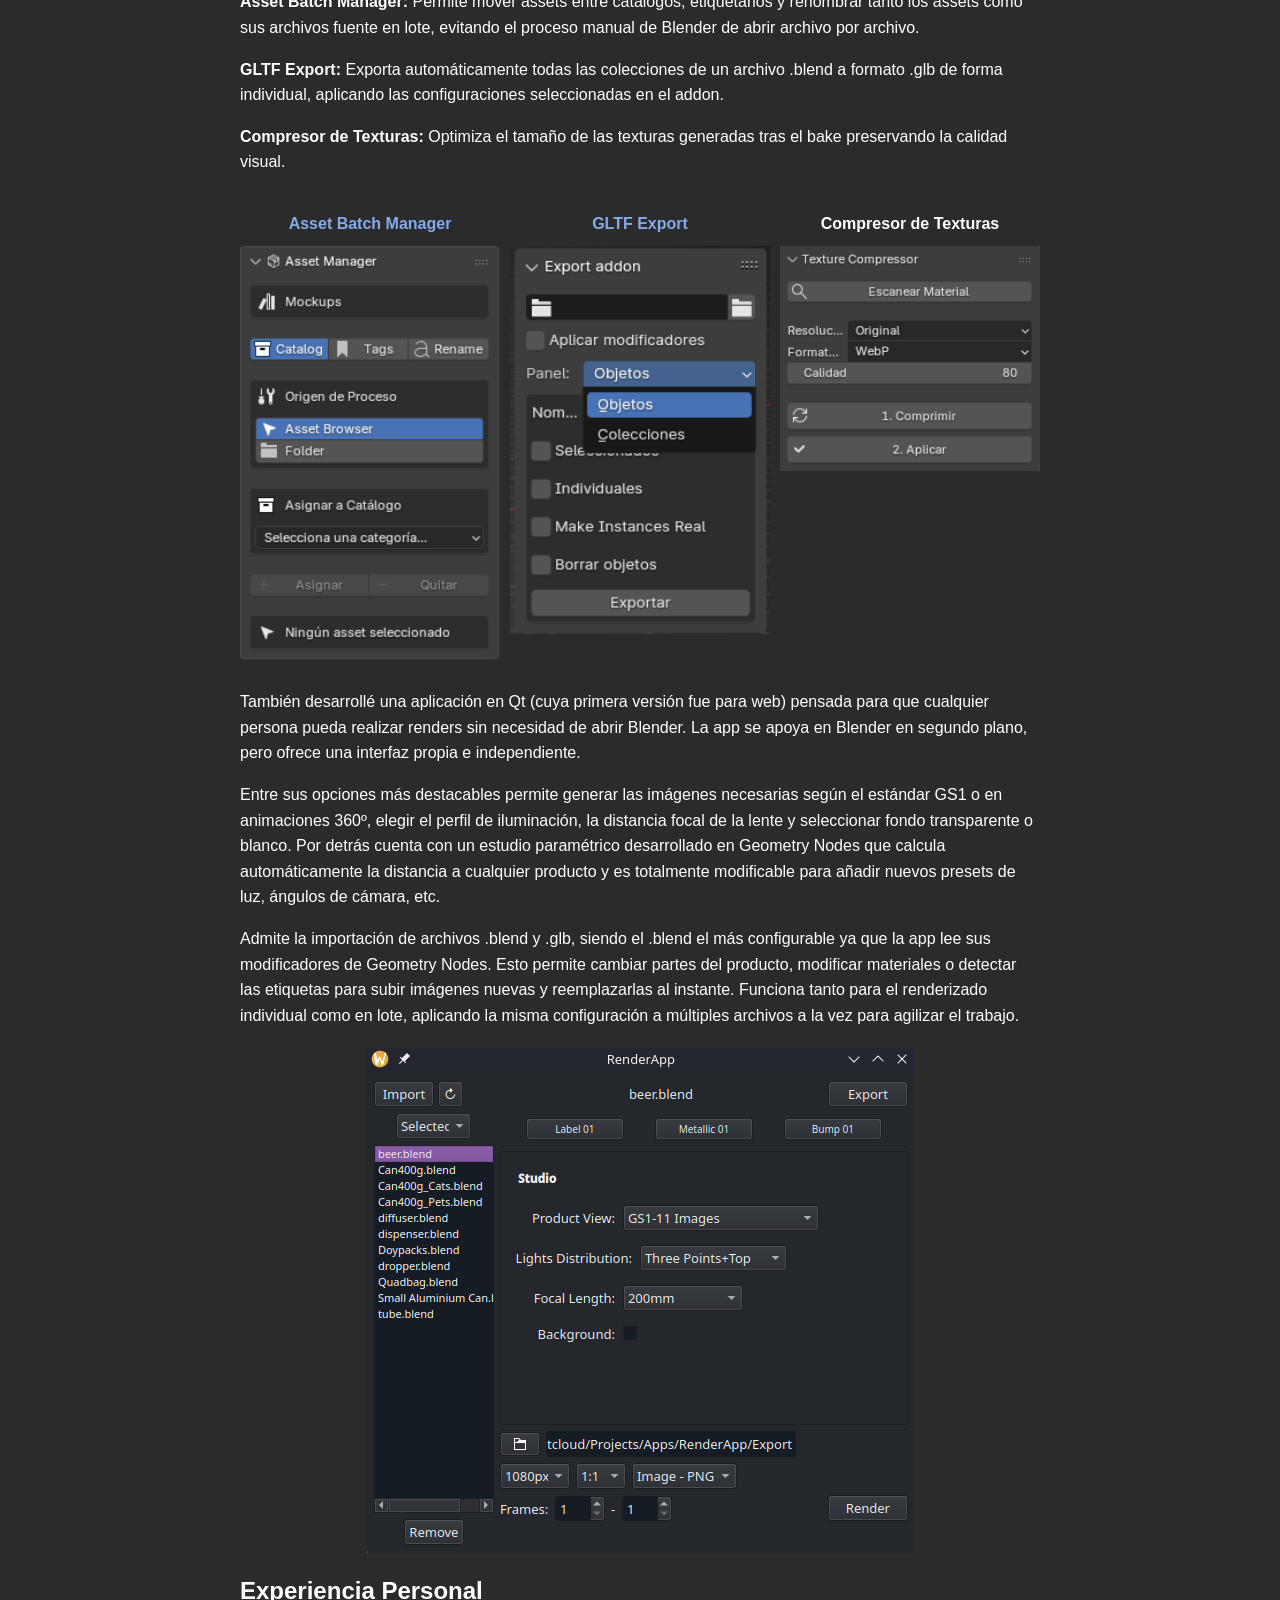
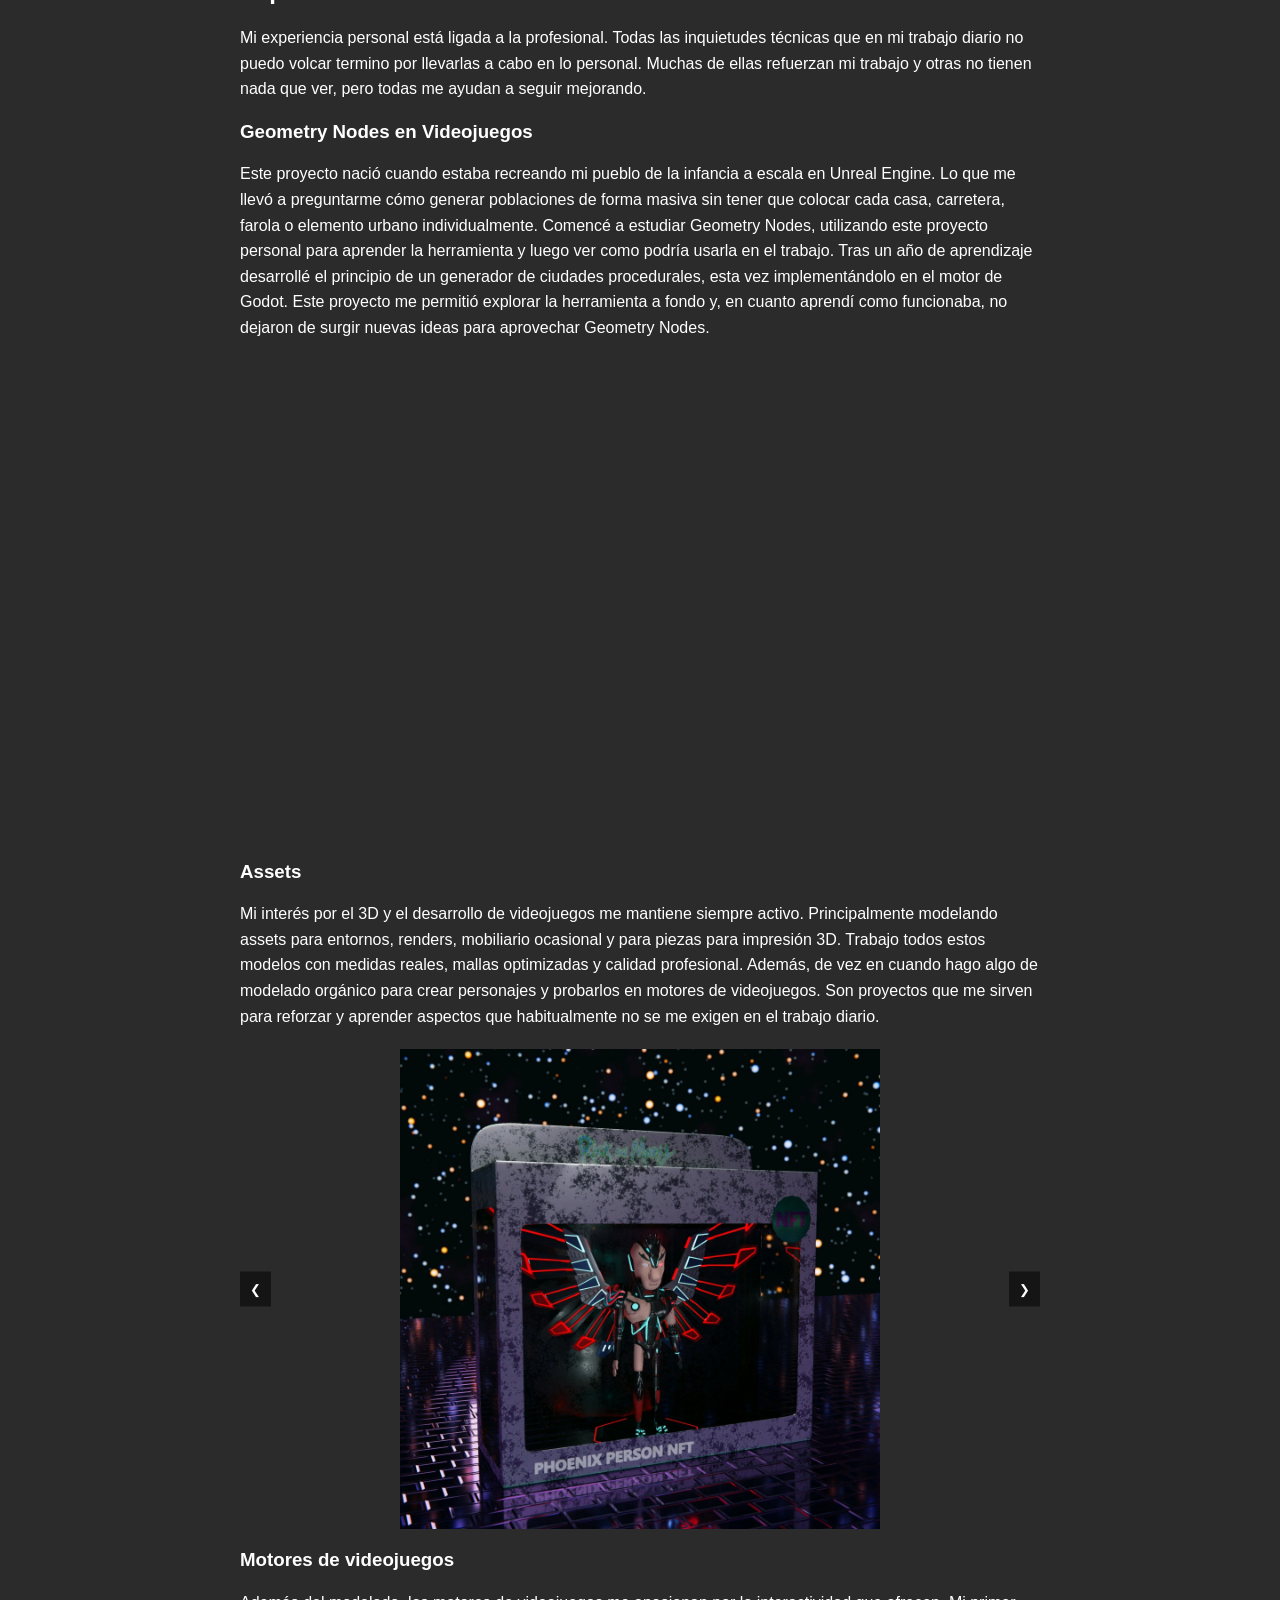
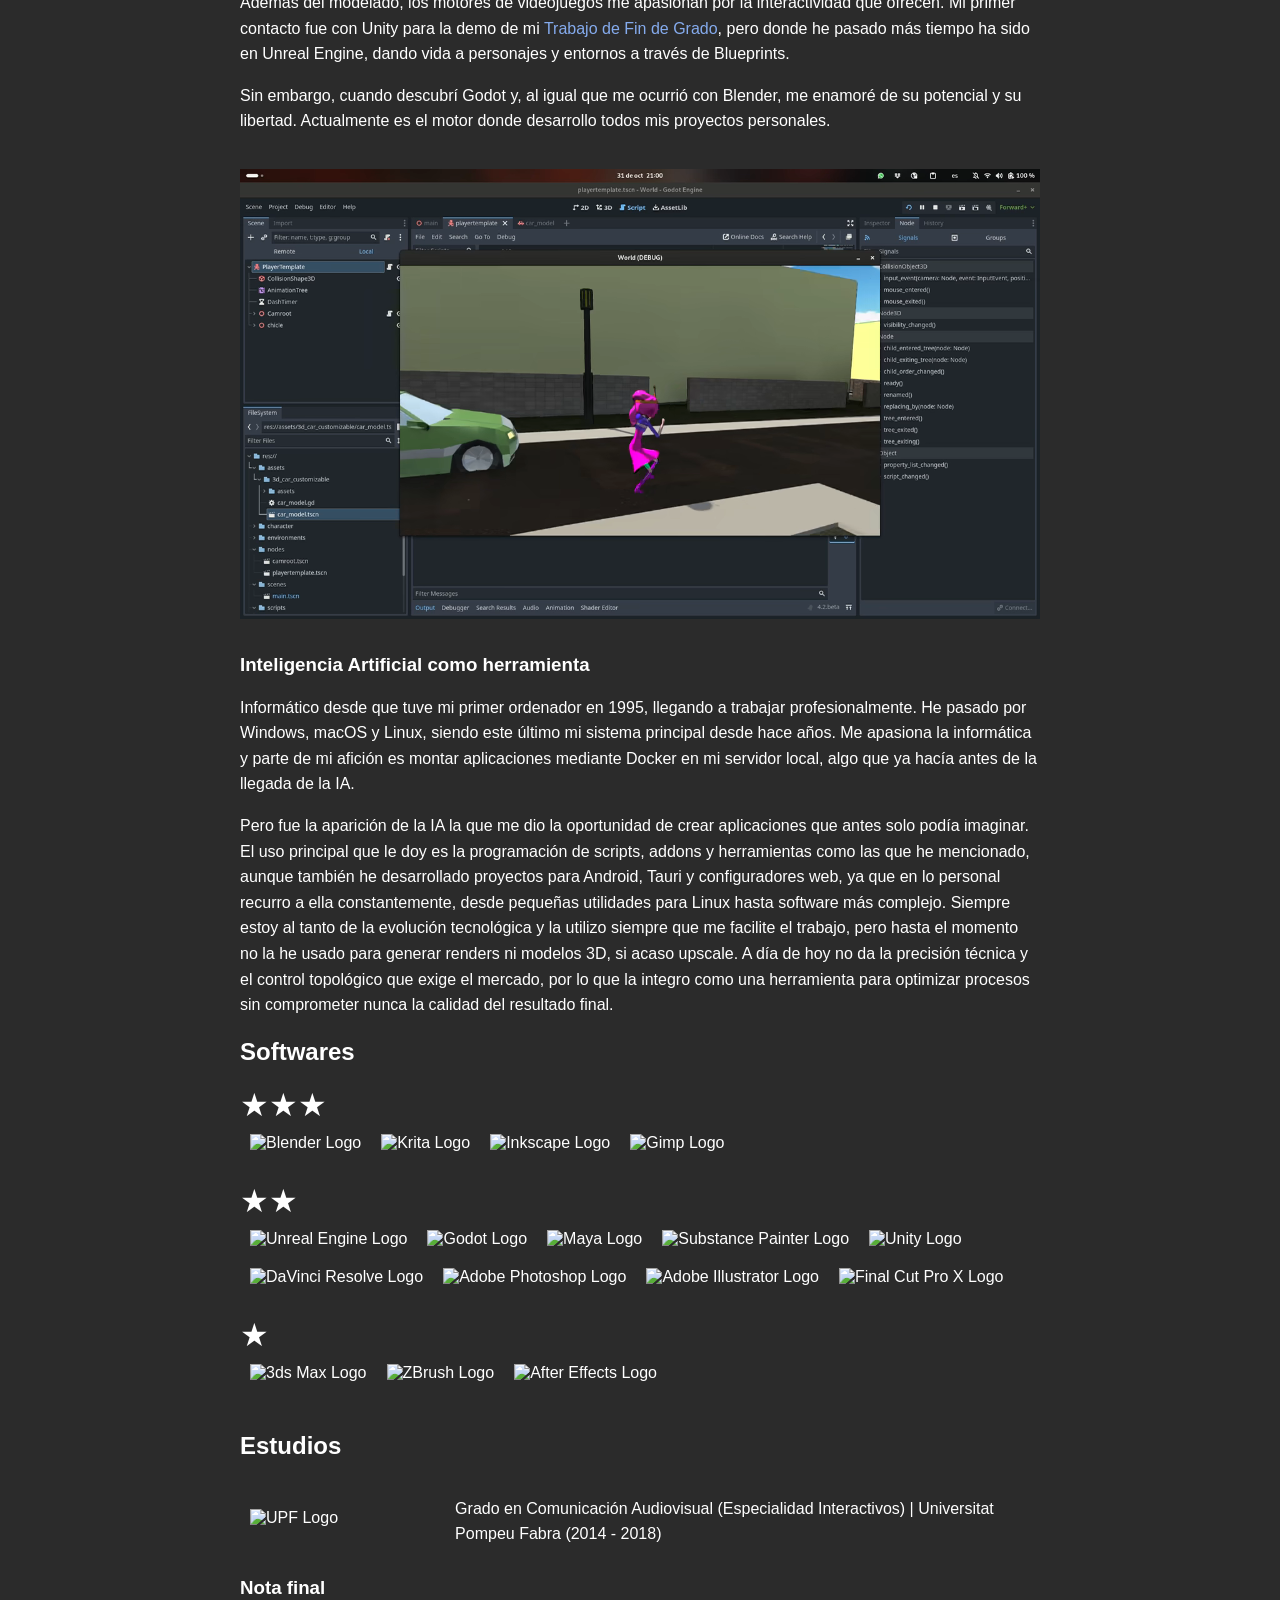
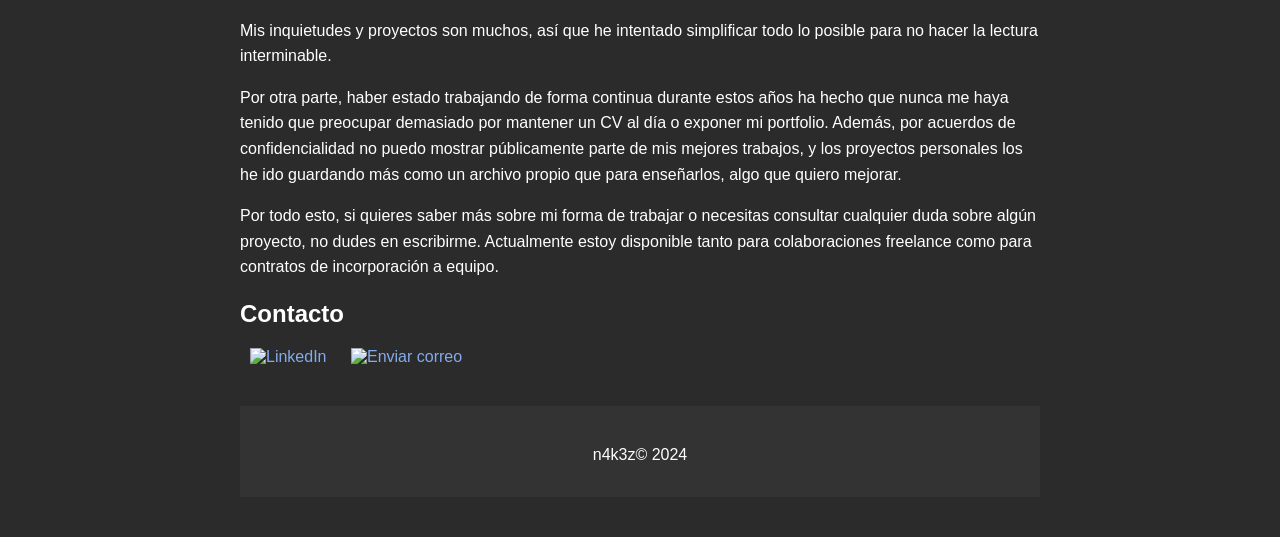
==== commit f504dd6f: "cv" ====
--- a/index.html
+++ b/index.html
@@ -233,7 +233,9 @@
                 </div>
 
                 <h3 data-i18n="exp_pers_engines_title">Motores de videojuegos</h3>
-                <p id="exp_pers_engines_p1">Además del modelado, los motores de videojuegos me apasionan por la interactividad que ofrecen. Mi primer contacto fue con Unity para la demo de mi <a href="https://nakez.itch.io/cryptophasia">Trabajo de Fin de Grado</a>, pero donde he pasado más tiempo ha sido en Unreal Engine, dando vida a personajes y entornos a través de Blueprints.</p>
+                <p id="exp_pers_engines_p1">
+                    <span data-i18n="exp_pers_engines_p1_a">Además del modelado, los motores de videojuegos me apasionan por la interactividad que ofrecen. Mi primer contacto fue con Unity para la demo de mi </span><a href="https://nakez.itch.io/cryptophasia" target="_blank" rel="noopener noreferrer" data-i18n="exp_pers_engines_link">Trabajo de Fin de Grado</a><span data-i18n="exp_pers_engines_p1_b">, pero donde he pasado más tiempo ha sido en Unreal Engine, dando vida a personajes y entornos a través de Blueprints.</span>
+                </p>
                 <p data-i18n="exp_pers_engines_p2">Sin embargo, cuando descubrí Godot y, al igual que me ocurrió con Blender, me enamoré de su potencial y su libertad. Actualmente es el motor donde desarrollo todos mis proyectos personales.</p>
 
                 <video autoplay loop muted preload="metadata">
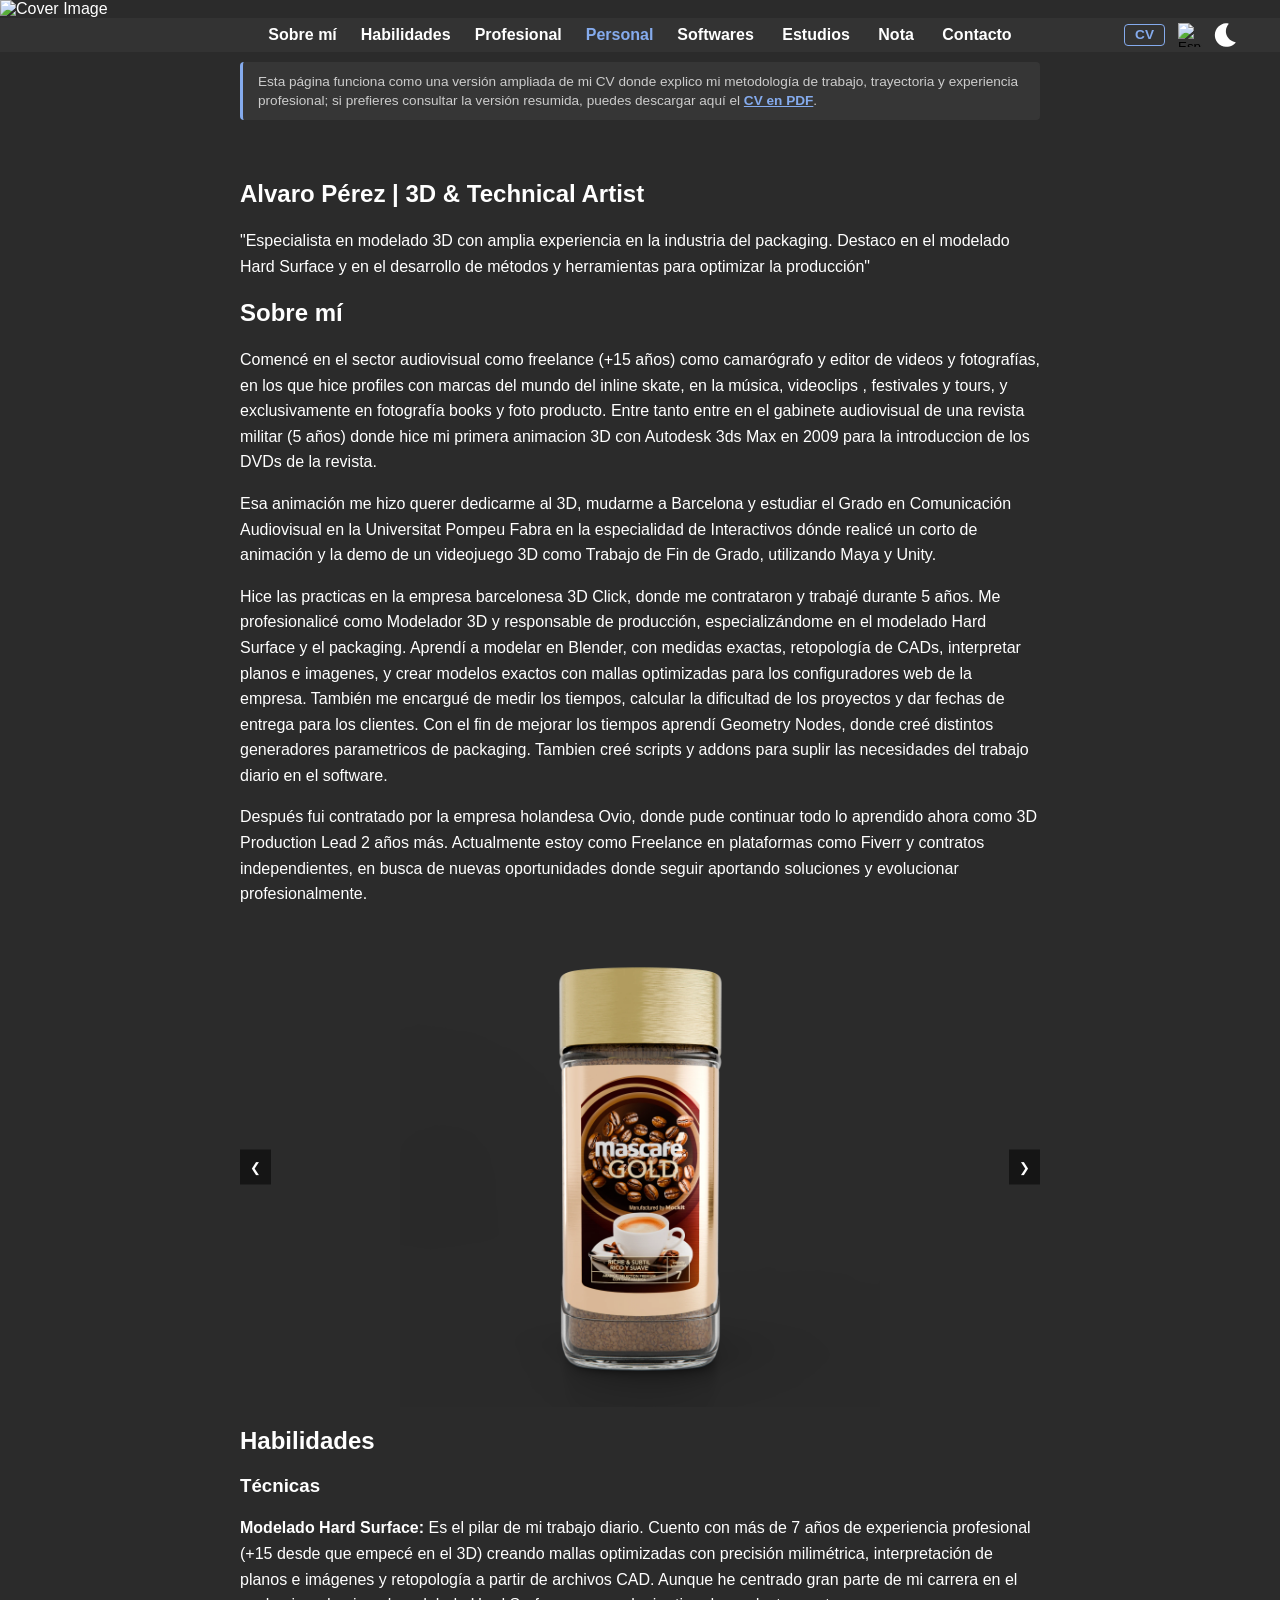
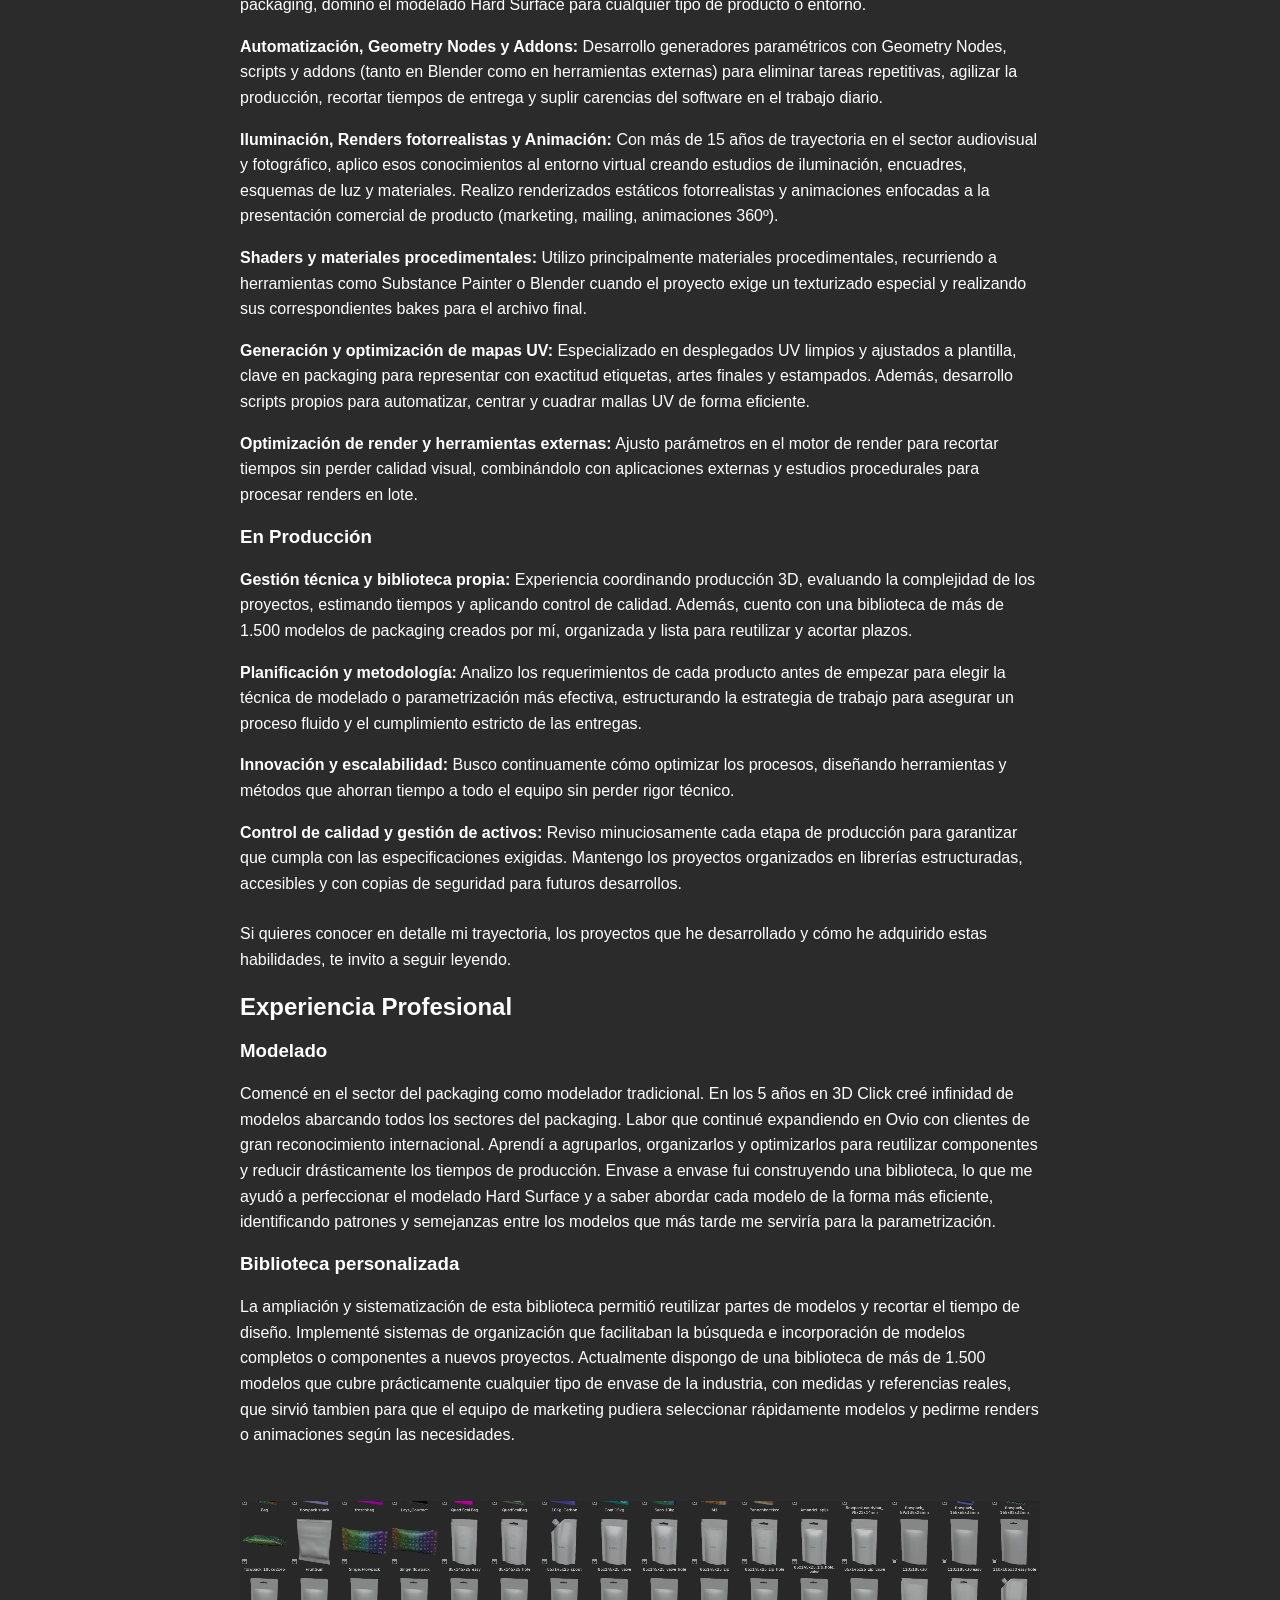
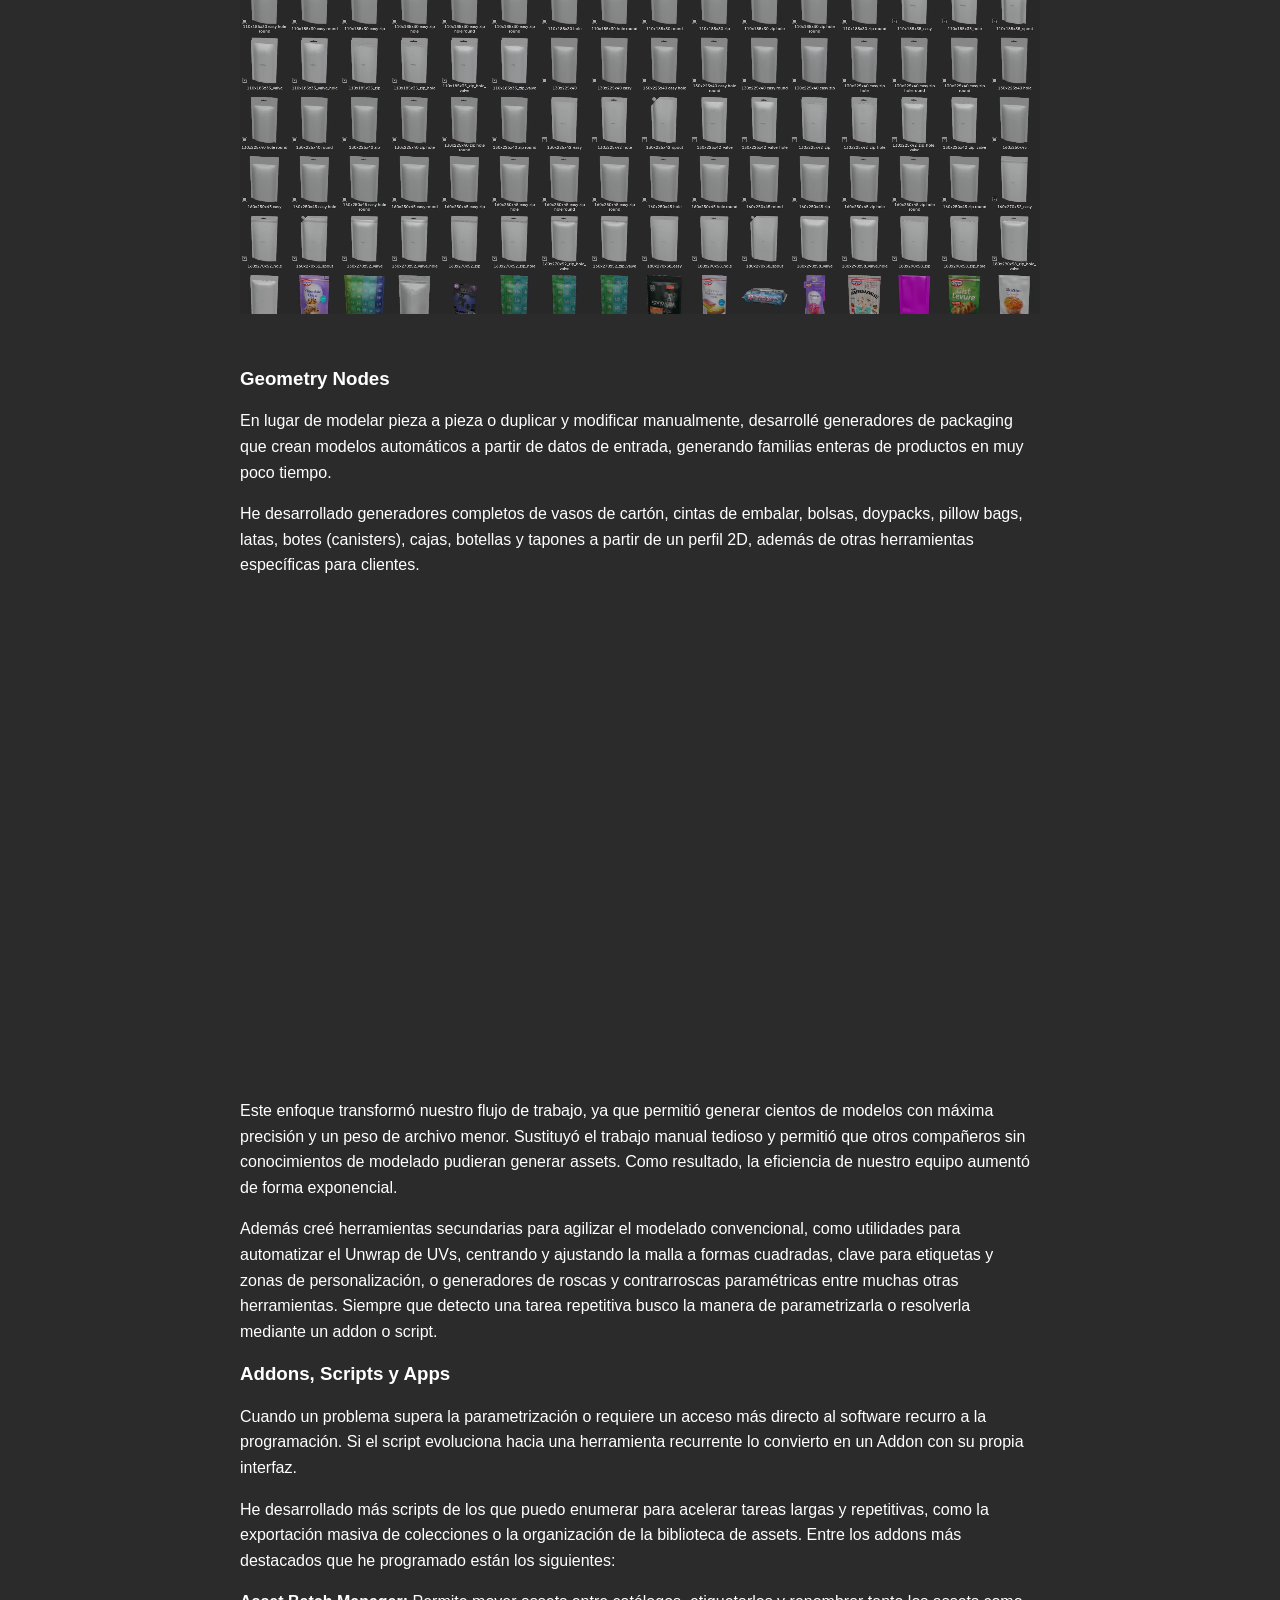
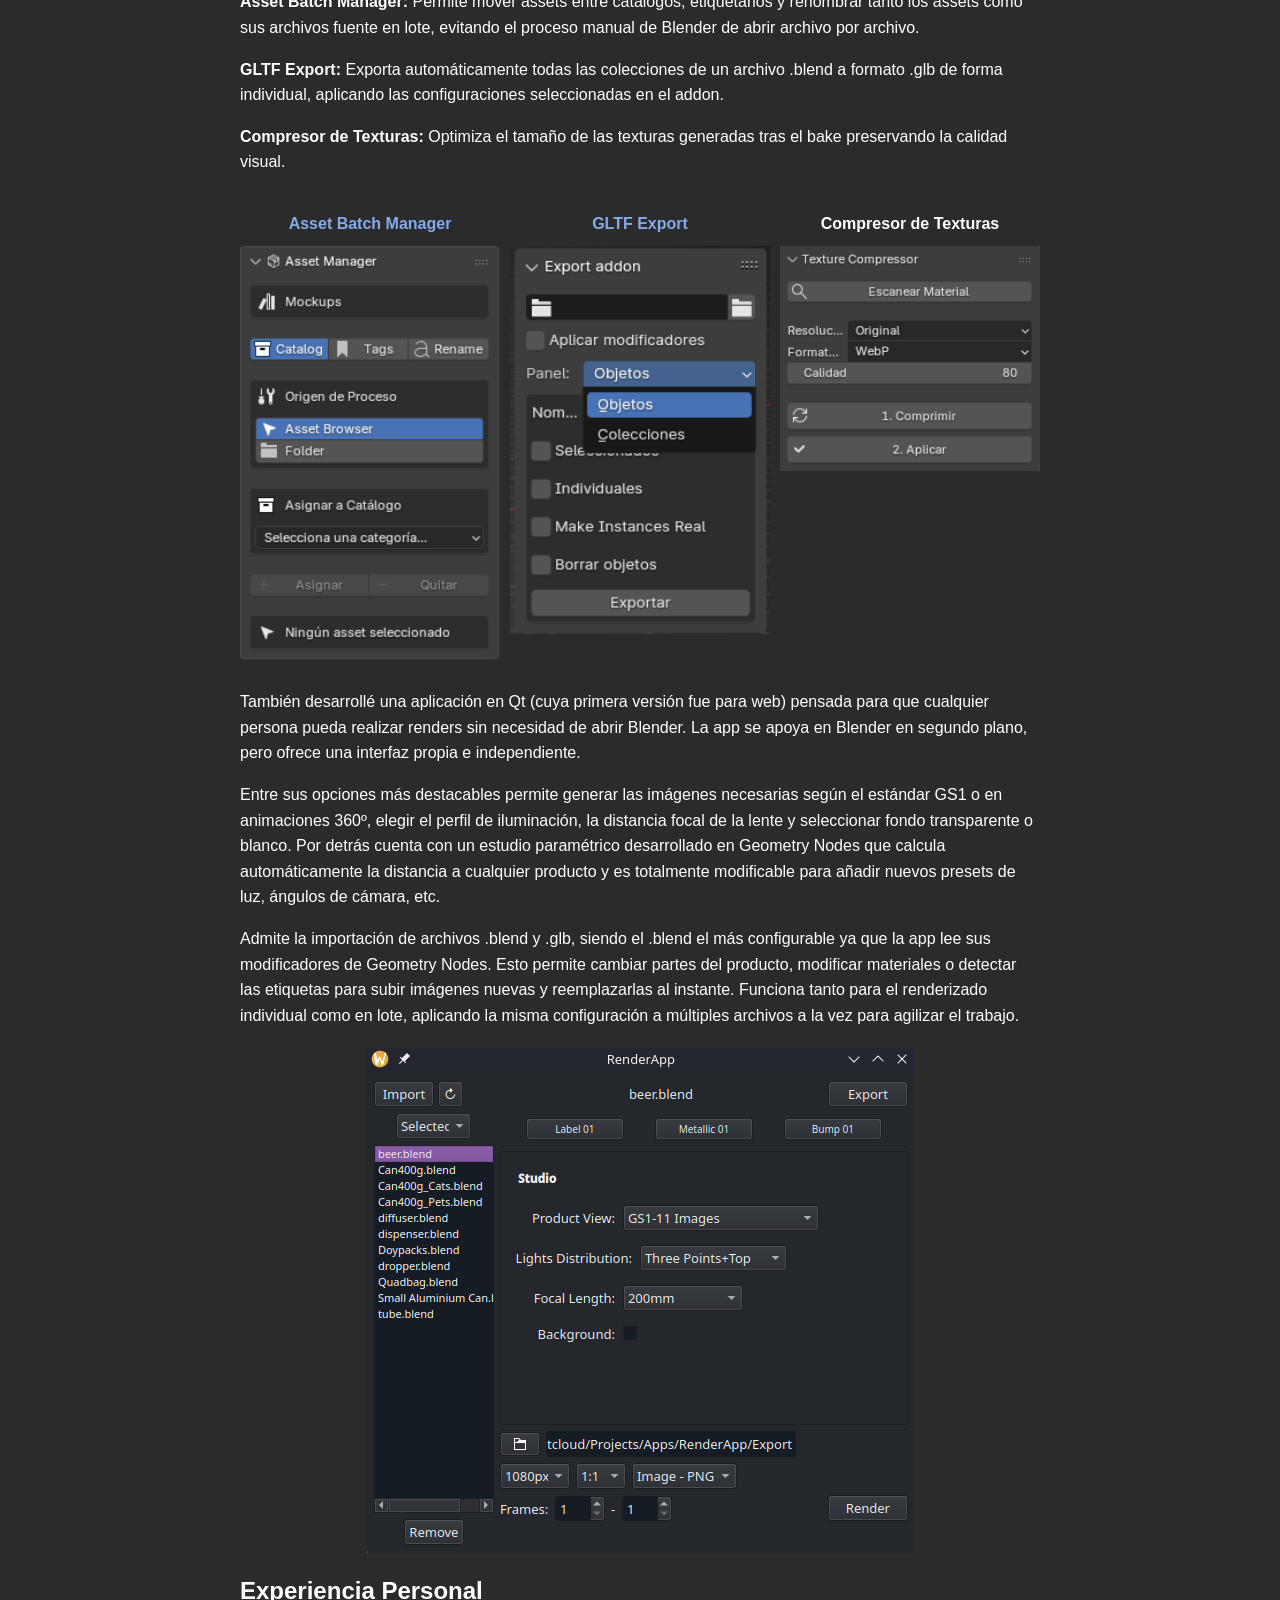
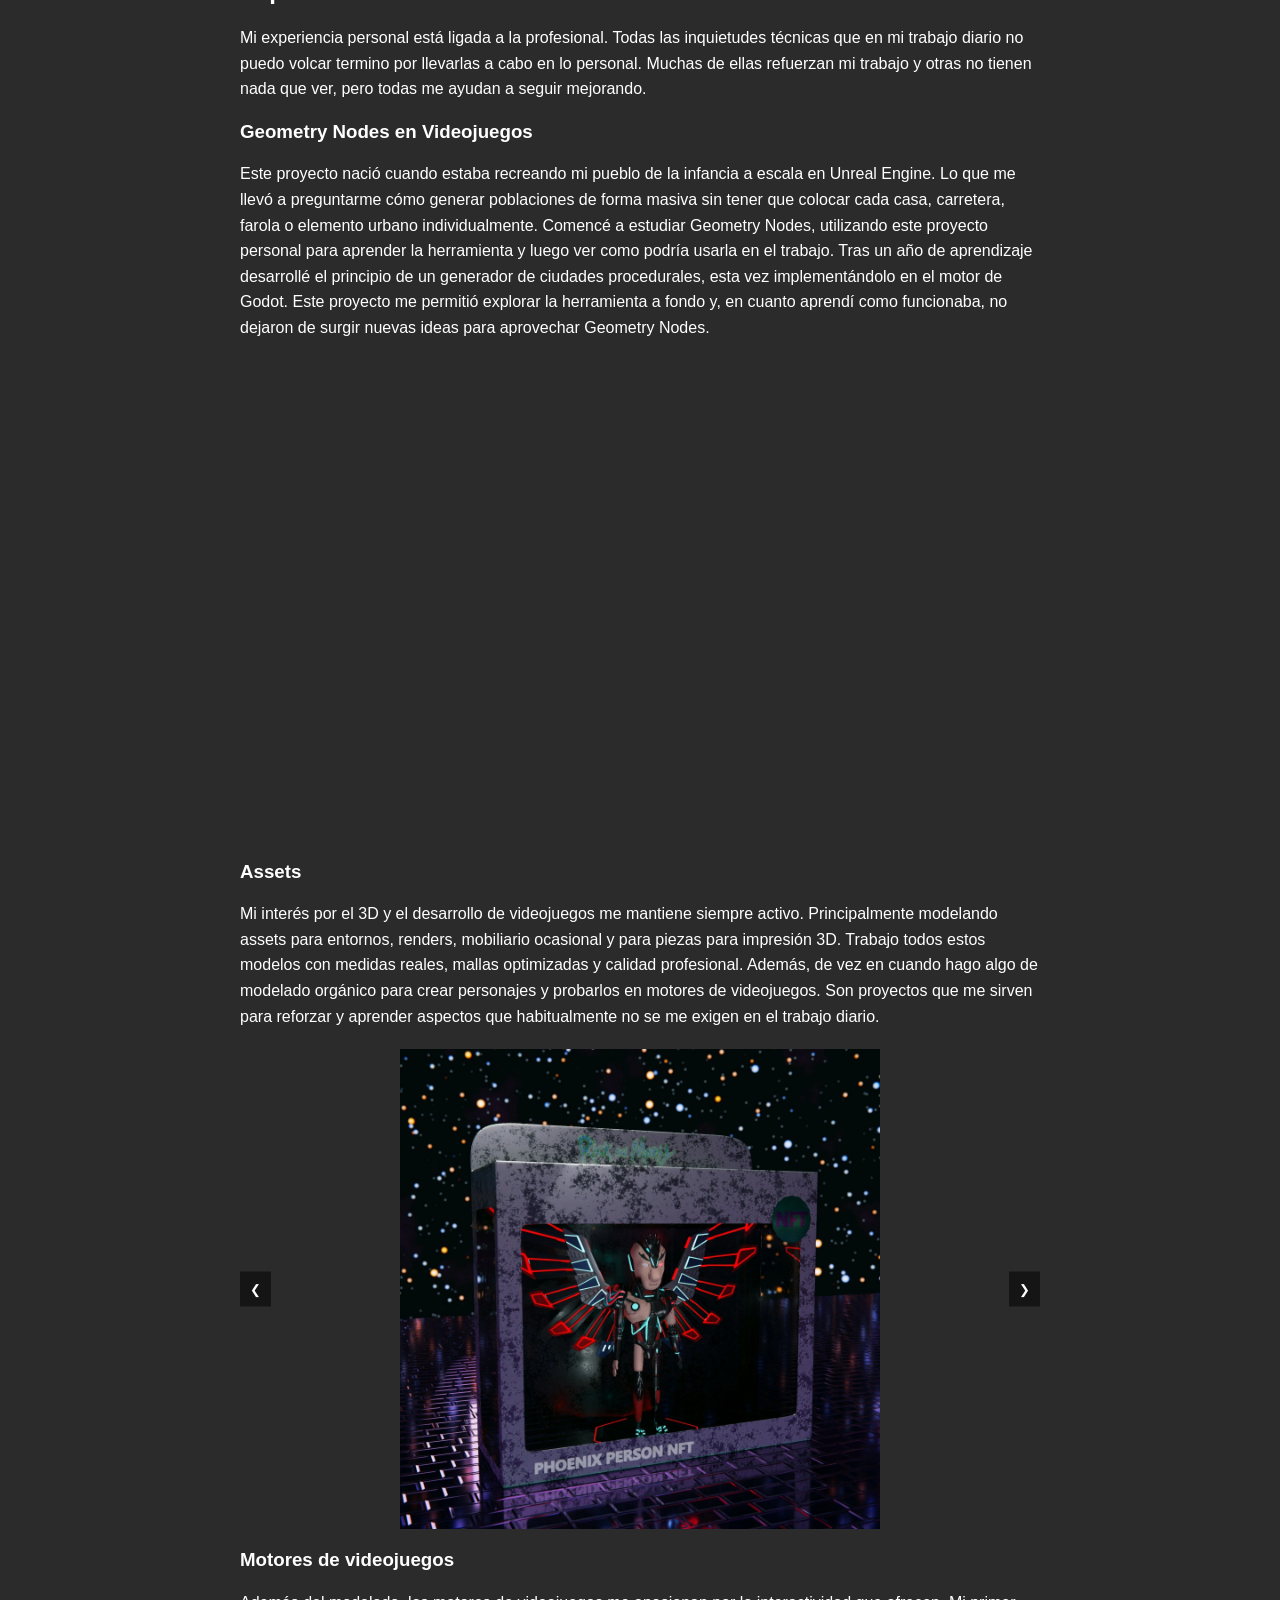
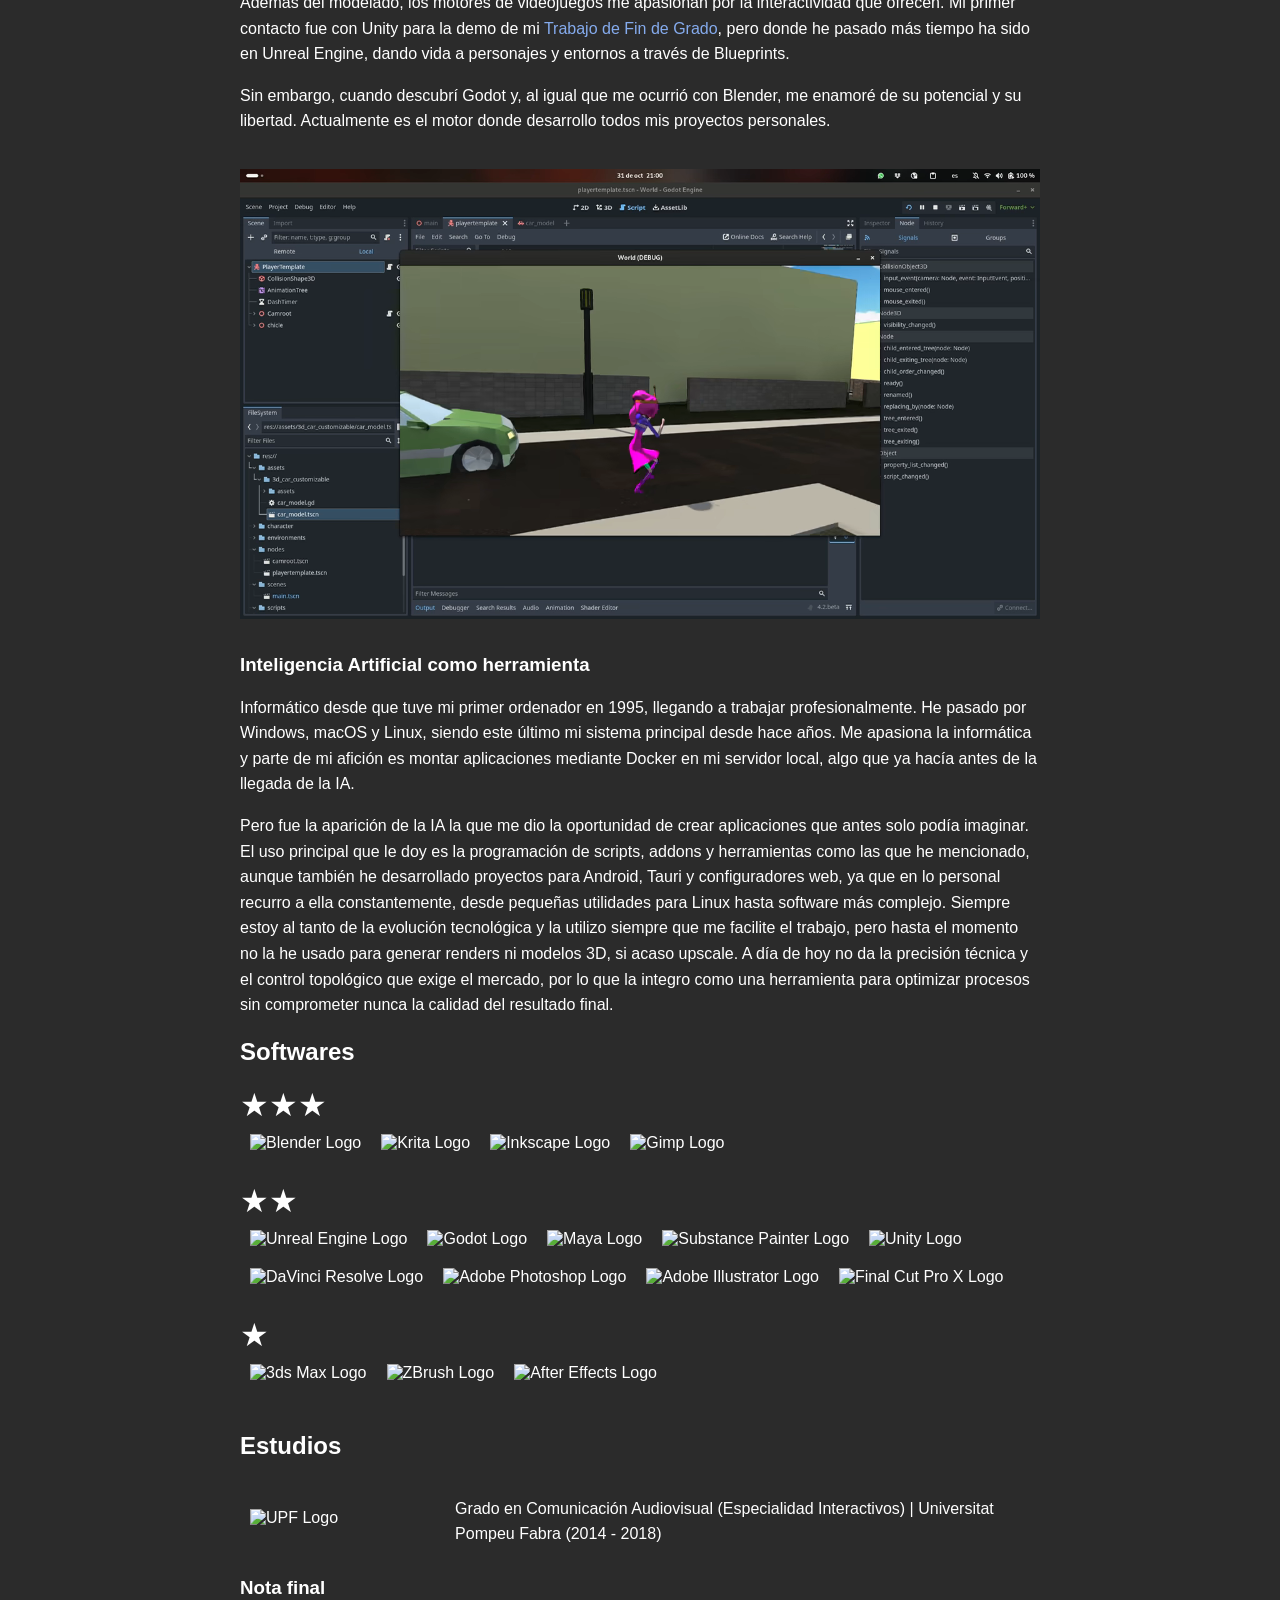
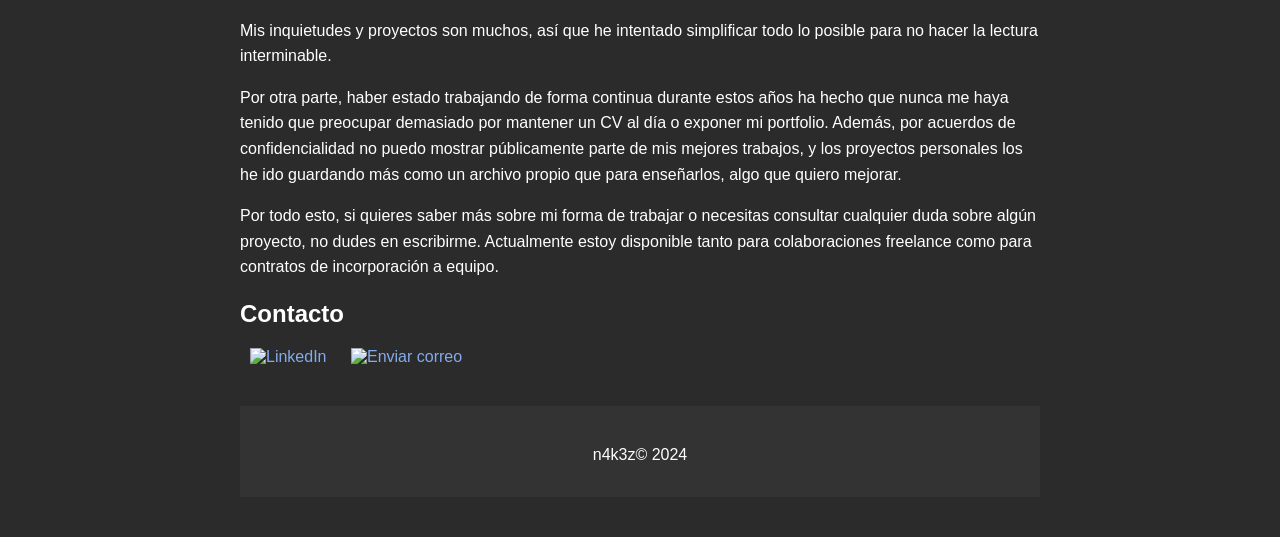
==== commit e3d1420f: "cv" ====
--- a/index.html
+++ b/index.html
@@ -56,7 +56,7 @@
                     <a href="#contact" data-i18n="nav_contact">Contacto</a>
                 </div>
                 <div class="right-align">
-                    <a href="docs/CV_Alvaro_Perez_3D_es.pdf" target="_blank" rel="noopener noreferrer" class="nav-btn-cv" data-i18n="nav_cv">CV</a>
+                    <a id="cv-btn-nav" href="docs/CV_Alvaro_Perez_3D_es.pdf" target="_blank" rel="noopener noreferrer" class="nav-btn-cv" data-i18n="nav_cv">CV</a>
                     <button id="lang-toggle" class="language-switch" aria-label="Cambiar Idioma">
                         <img id="lang-icon" src="images/spain.svg" alt="Switch Language" class="icon">
                     </button>
@@ -70,7 +70,7 @@
 
     <!-- Aviso sobre la versión del CV -->
     <aside class="cv-notice" id="cv-notice-text">
-        Esta página funciona como una versión ampliada de mi CV donde explico mi metodología de trabajo, trayectoria y experiencia profesional; si prefieres consultar la versión resumida, puedes descargar aquí el <a href="docs/CV_Alvaro_Perez_3D_es.pdf" target="_blank" rel="noopener noreferrer">CV en PDF</a>.
+        Esta página funciona como una versión ampliada de mi CV donde explico mi metodología de trabajo, trayectoria y experiencia profesional; si prefieres consultar la versión resumida, puedes descargar aquí el <a id="cv-btn-notice" href="docs/CV_Alvaro_Perez_3D_es.pdf" target="_blank" rel="noopener noreferrer">CV en PDF</a>.
     </aside>
 
     <div class="container">
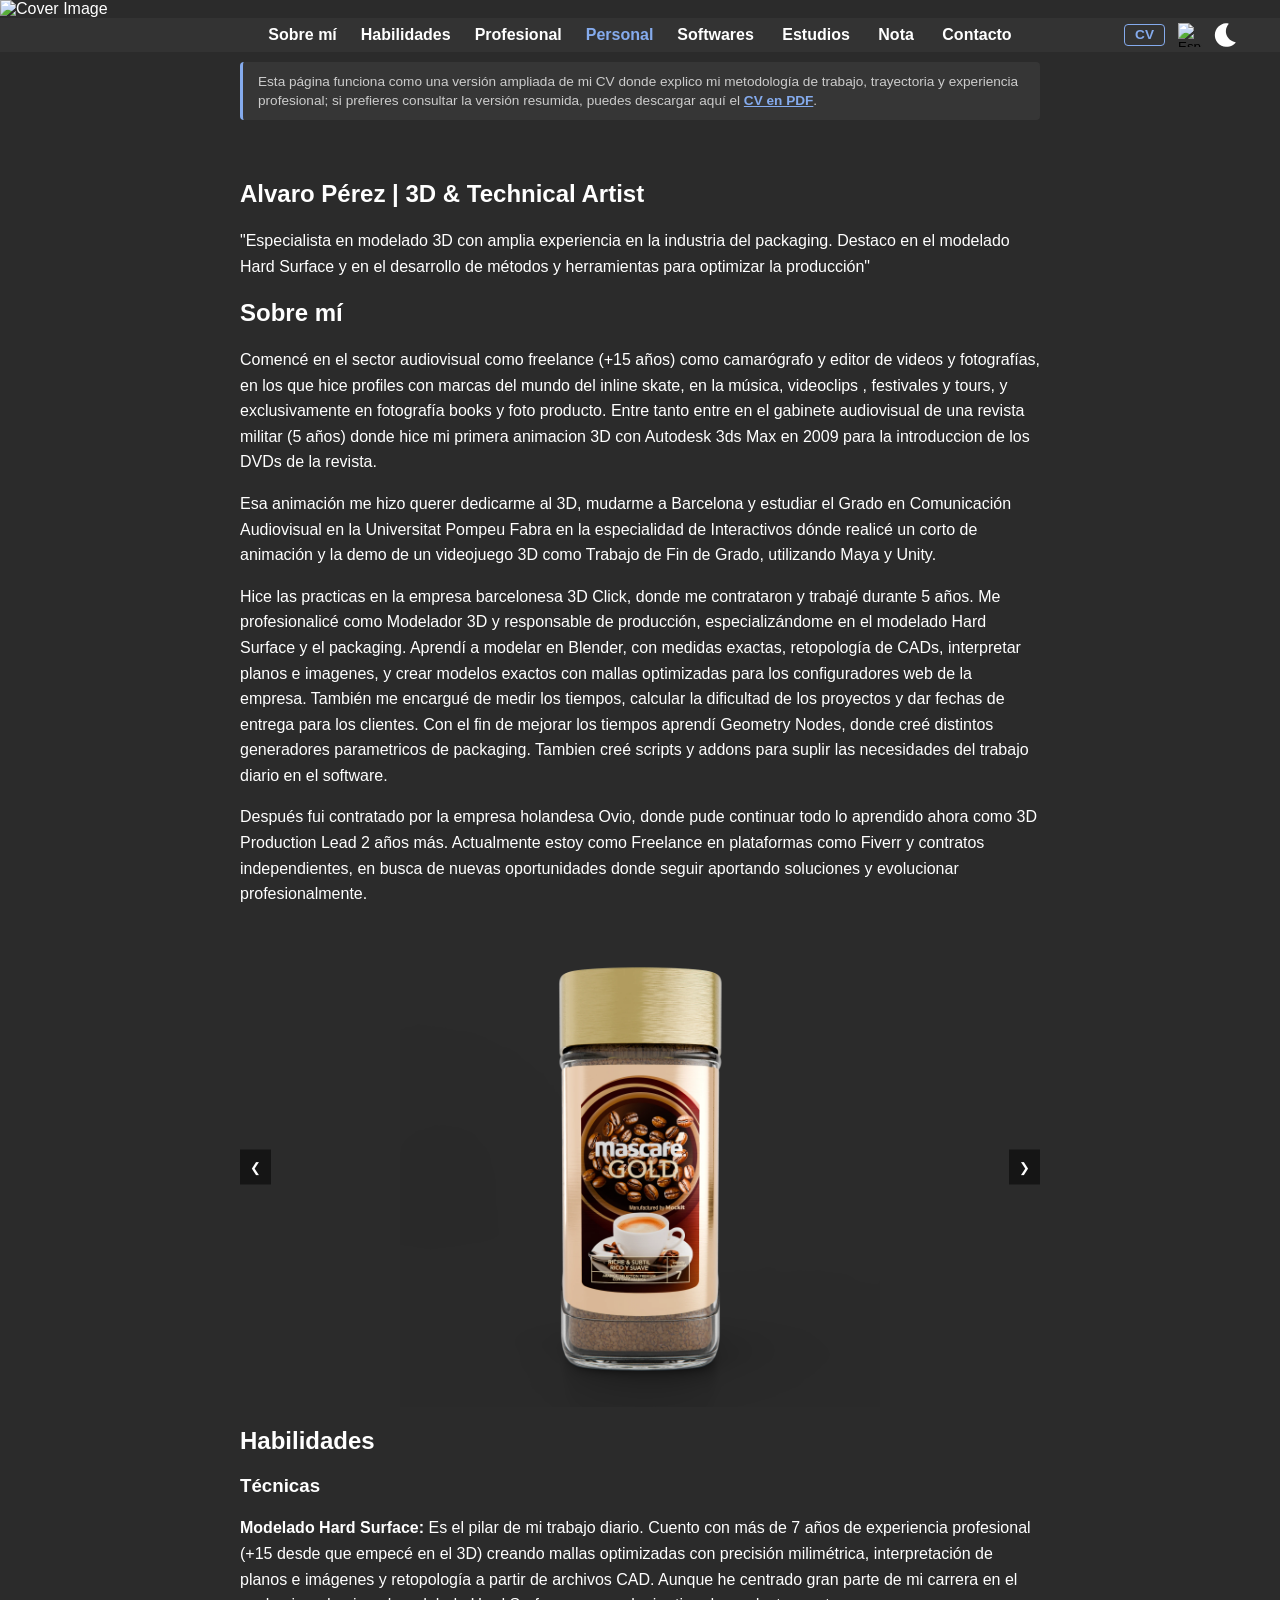
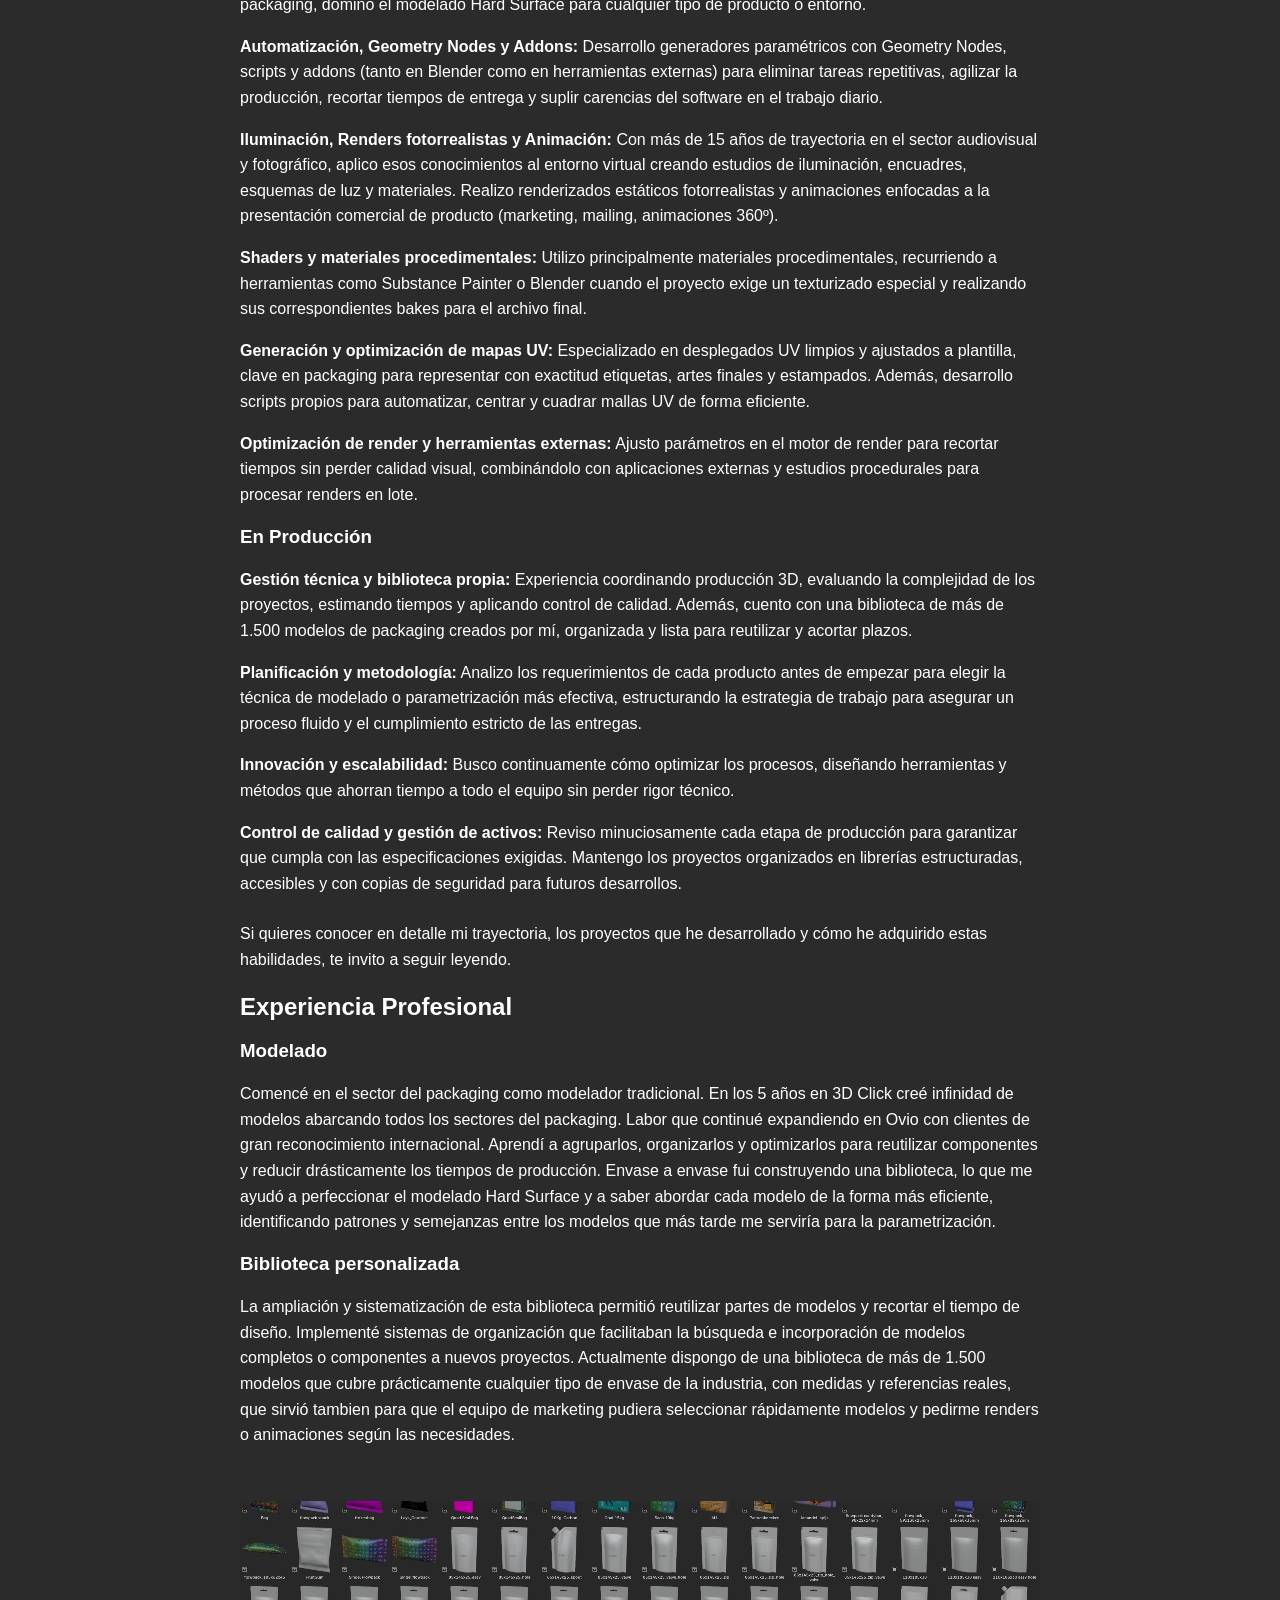
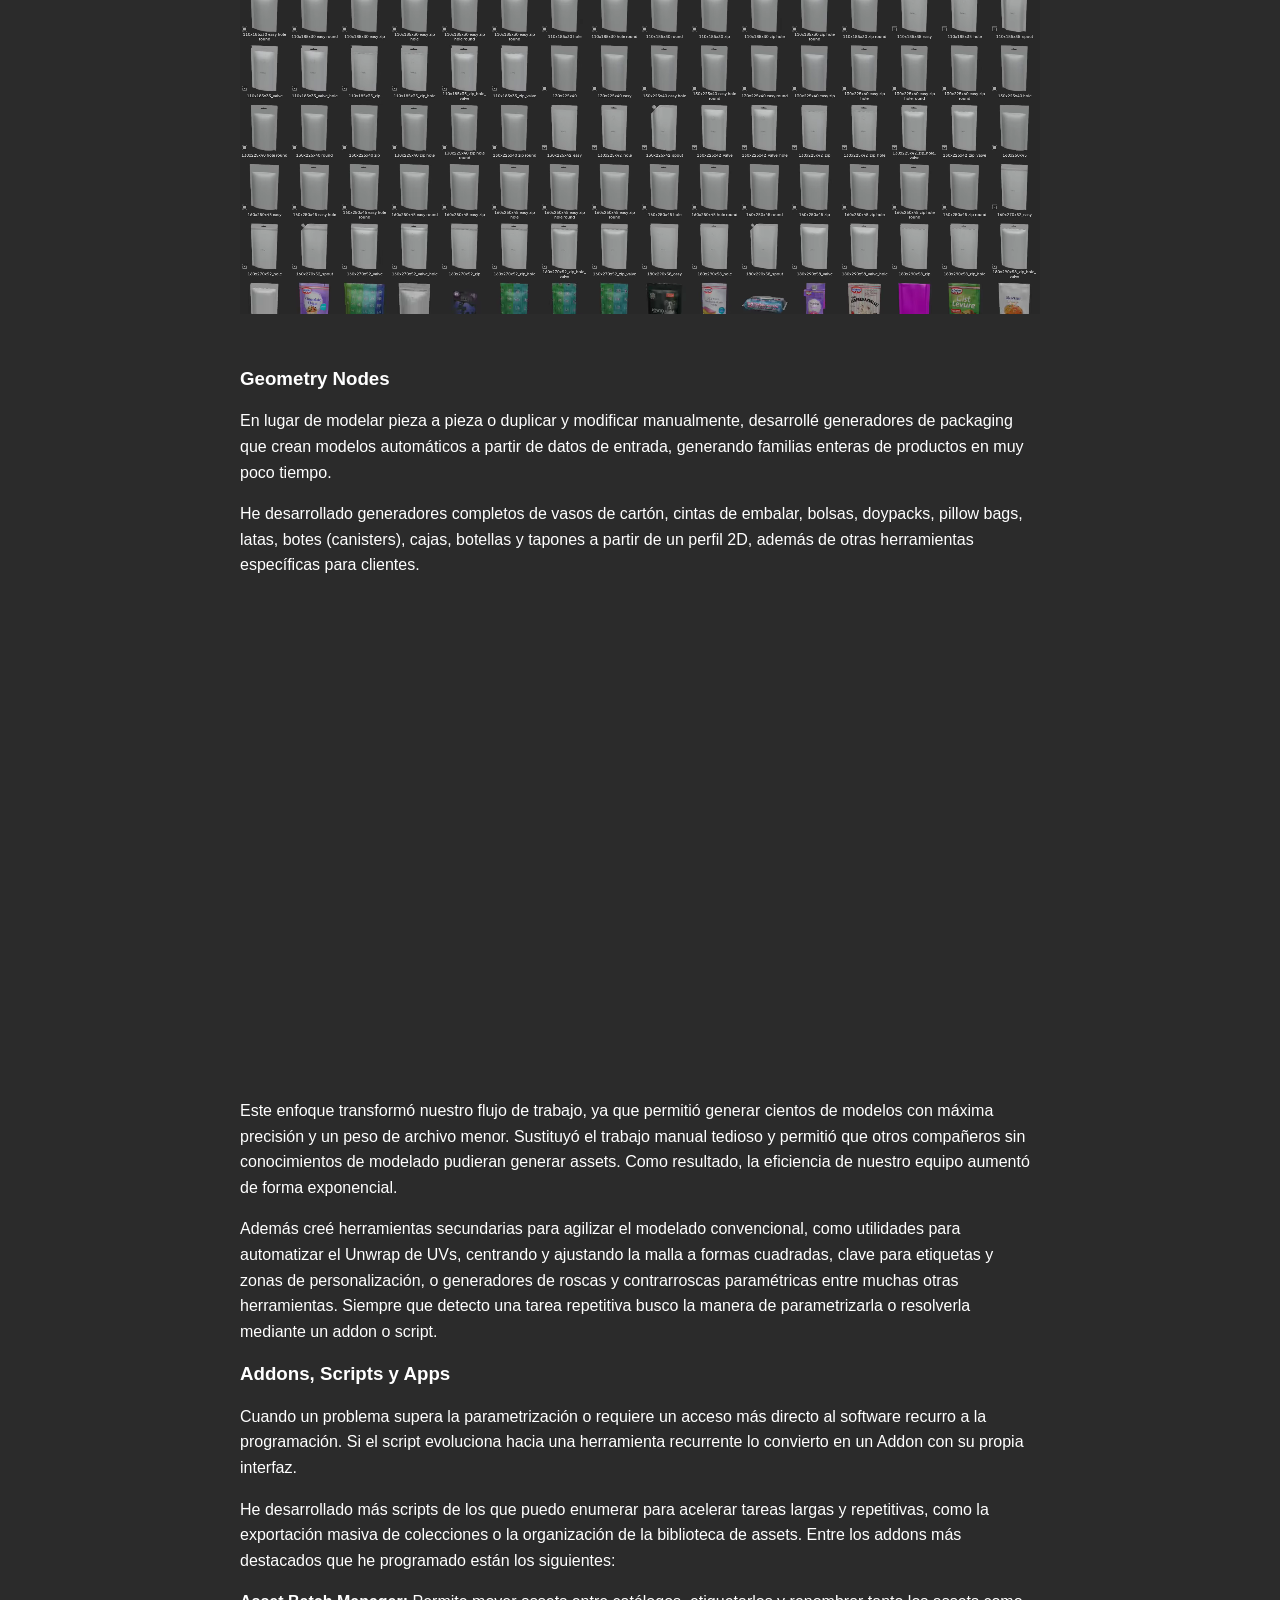
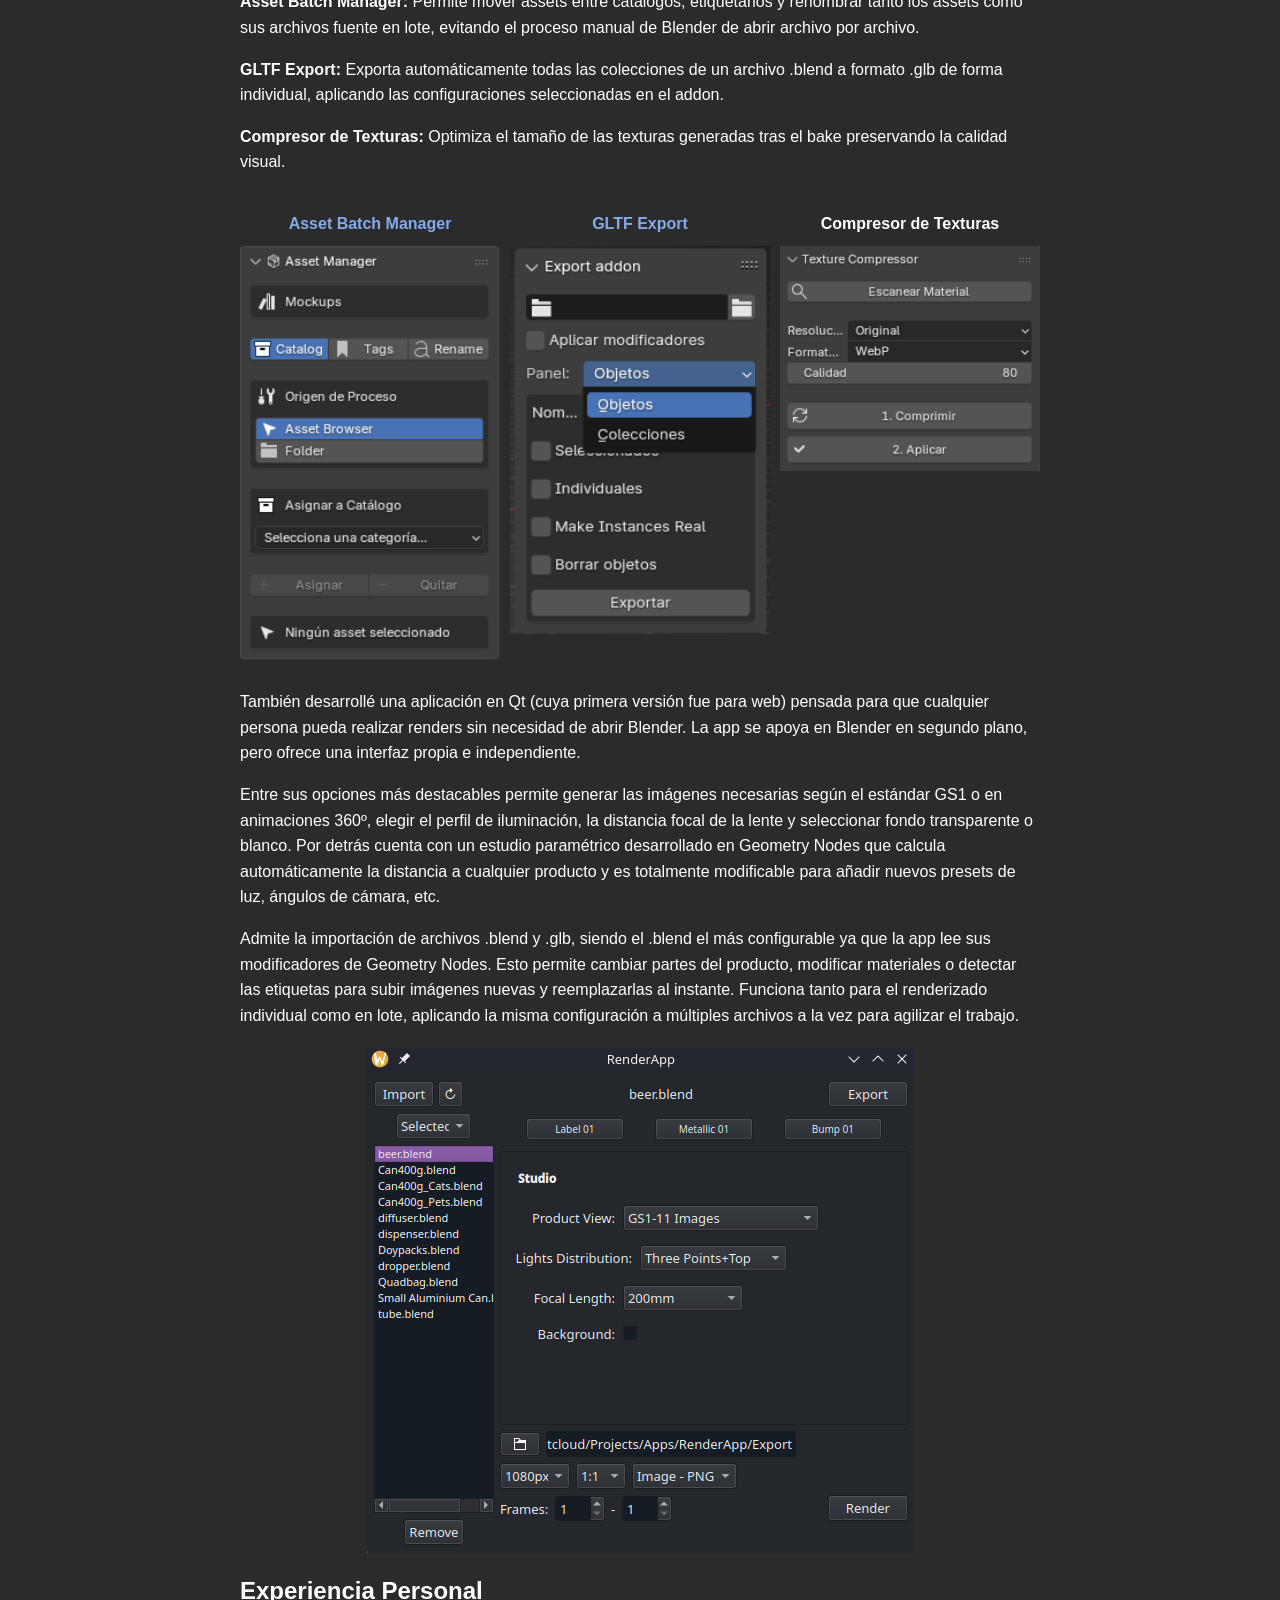
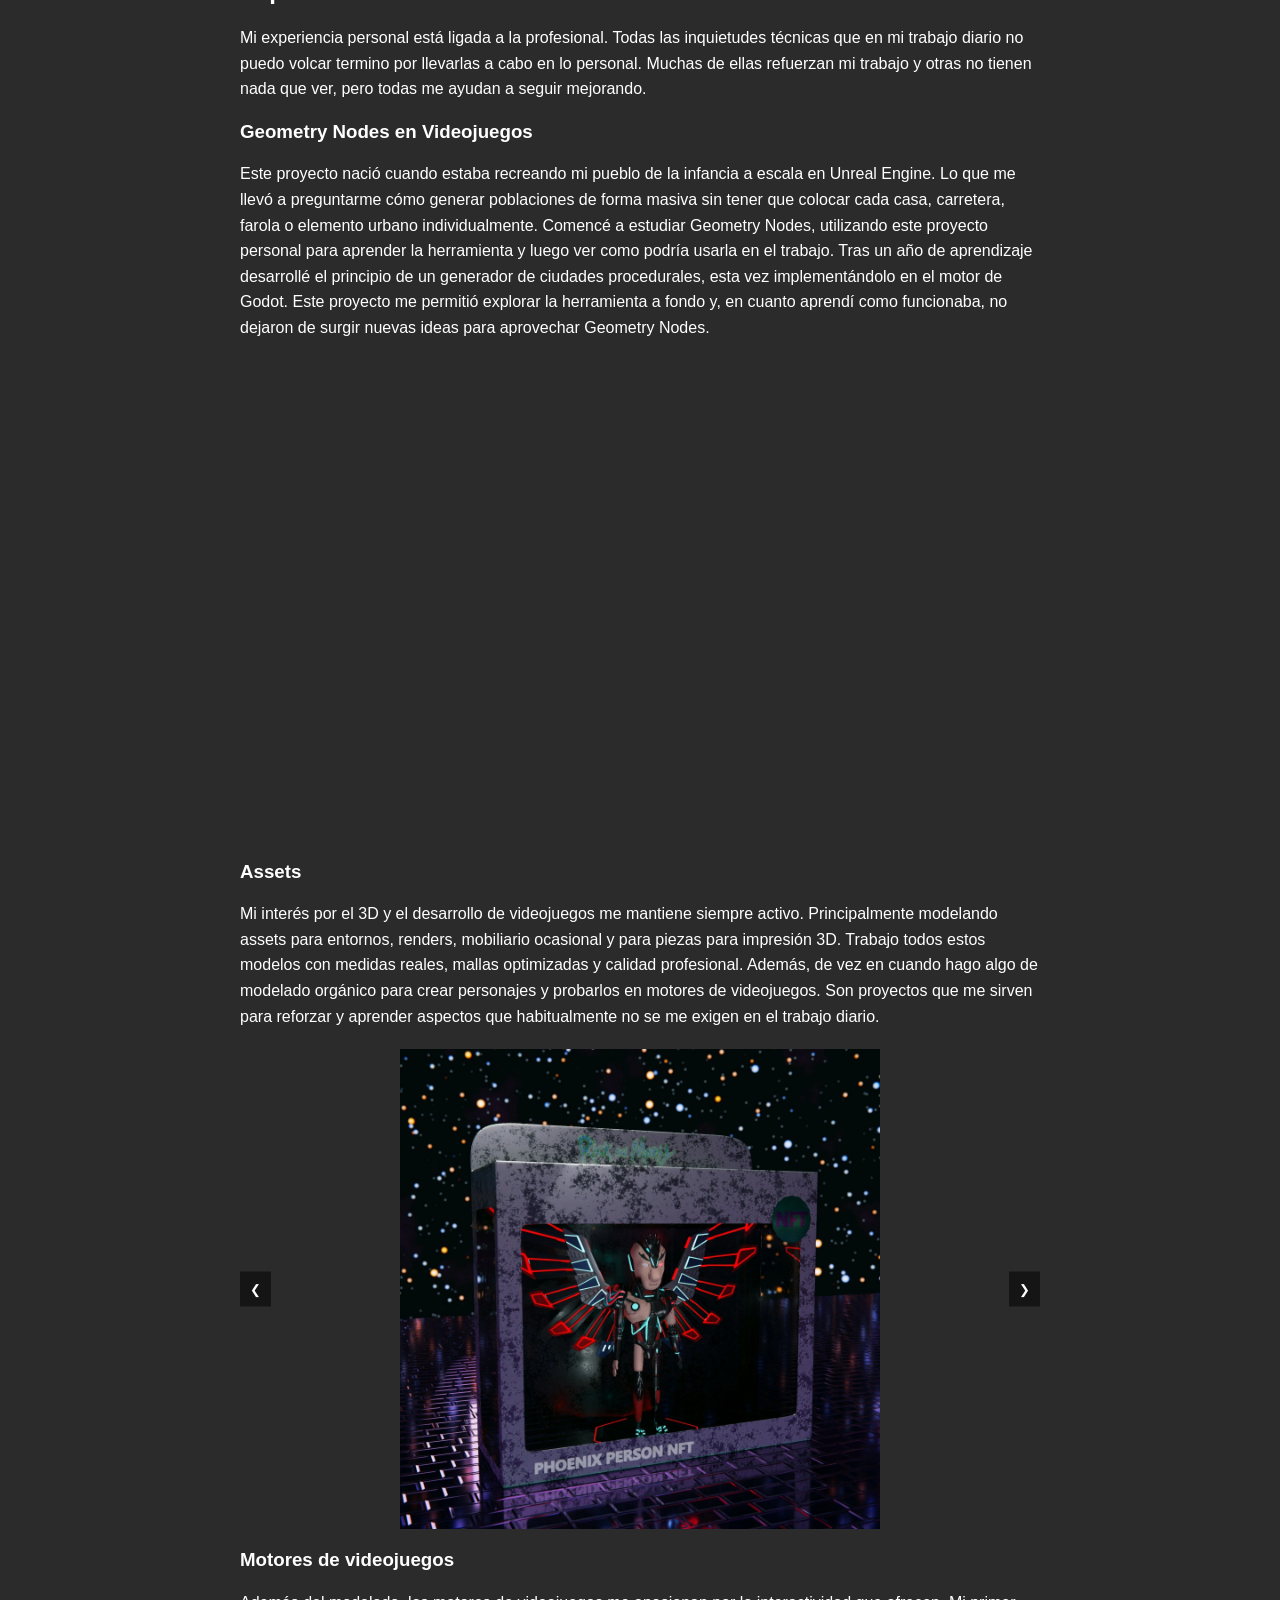
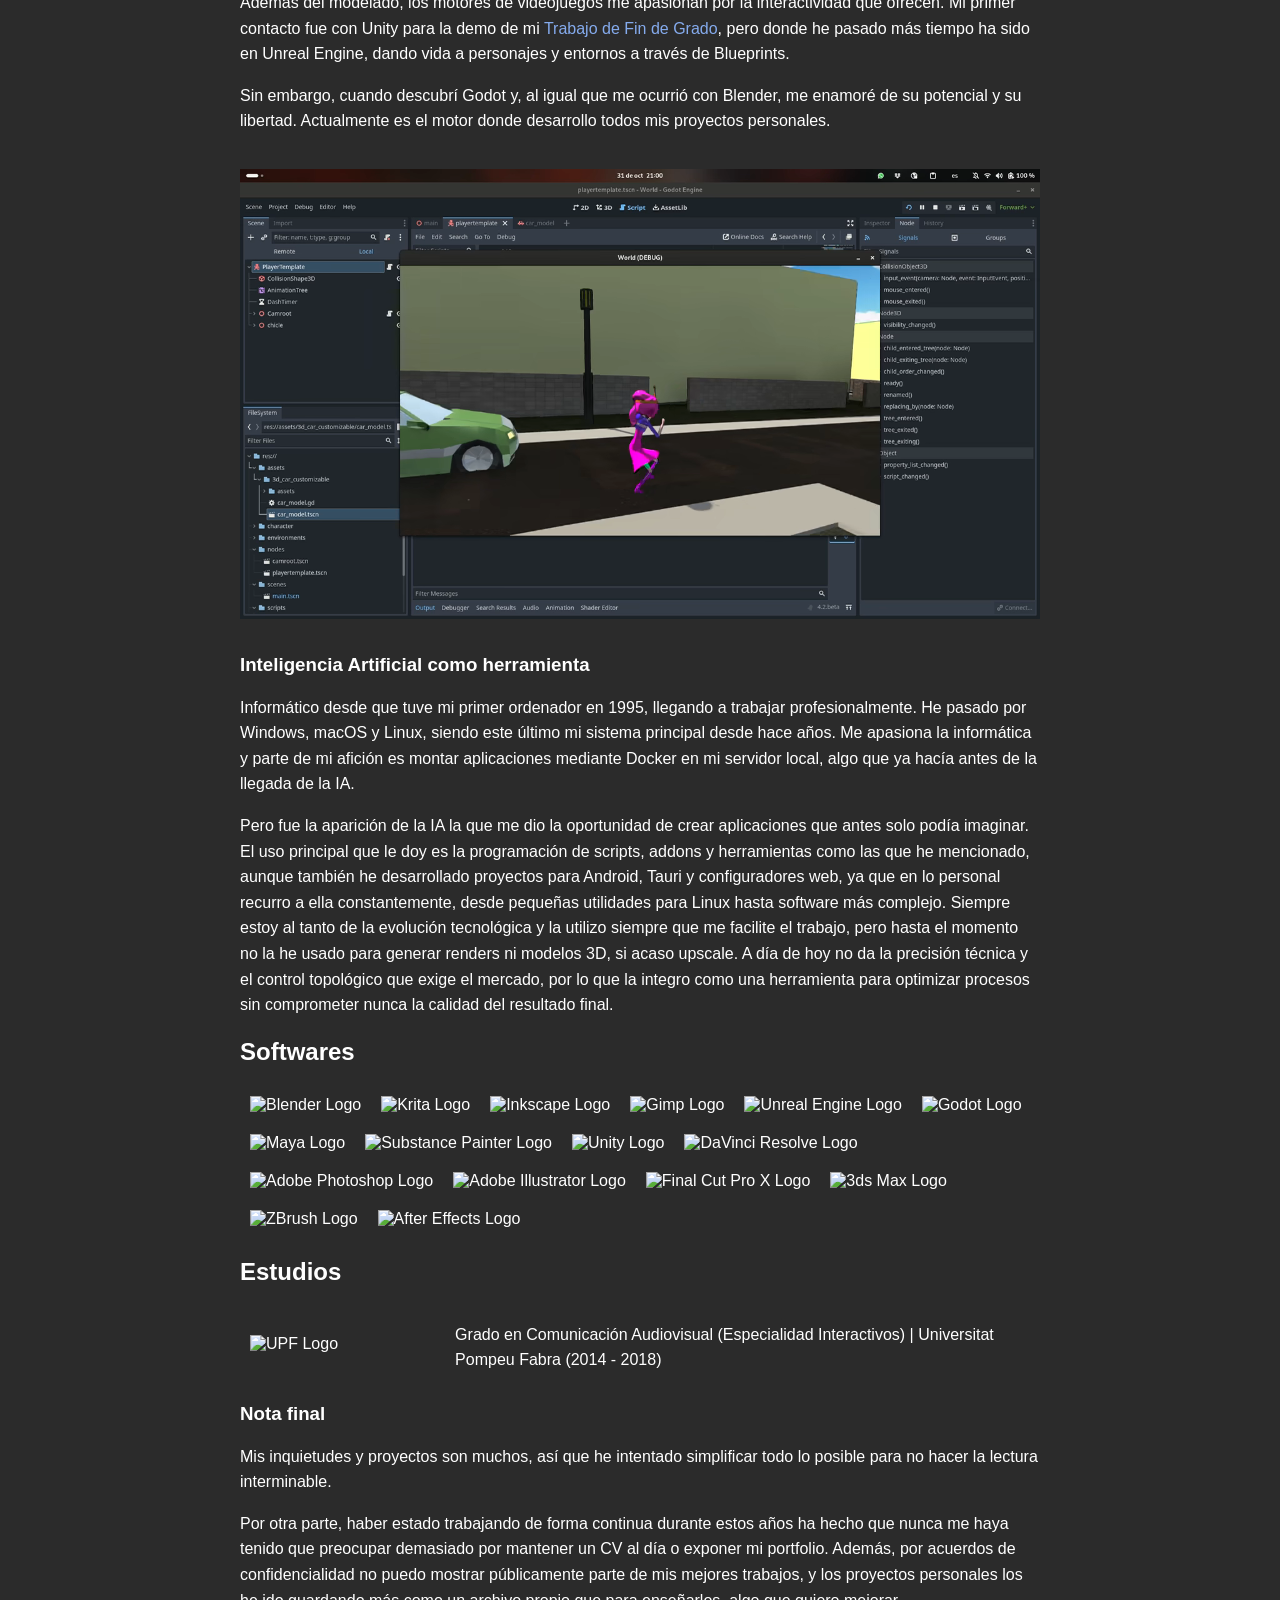
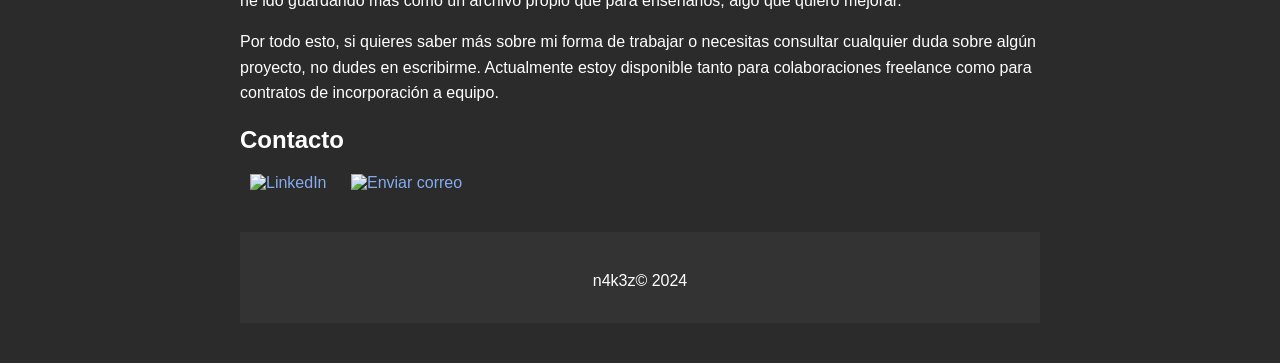
==== commit 7526f543: "update" ====
--- a/index.html
+++ b/index.html
@@ -249,44 +249,33 @@
             </section>
 
             <section id="Softwares">
-                <h2 data-i18n="softwares_title">Softwares</h2>
-                <div class="software-group">
-                    <!-- Avanzado (★★★) -->
-                    <div class="software-stars">
-                        <span class="stars">★★★</span>
-                        <ul class="softwares-logos">
-                            <li><img src="images/sofwares/blenderlogo.png" alt="Blender Logo" loading="lazy"></li>
-                            <li><img src="images/sofwares/kritalogo.png" alt="Krita Logo" loading="lazy"></li>
-                            <li><img src="images/sofwares/inkscapelogo.png" alt="Inkscape Logo" loading="lazy"></li>
-                            <li><img src="images/sofwares/gimplogo.png" alt="Gimp Logo" loading="lazy"></li>
-                        </ul>
-                    </div>
-                    <!-- Intermedio (★★) -->
-                    <div class="software-stars">
-                        <span class="stars">★★</span>
-                        <ul class="softwares-logos">
-                            <li><img src="images/sofwares/uelogo.png" alt="Unreal Engine Logo" loading="lazy"></li>
-                            <li><img src="images/sofwares/godotlogo.png" alt="Godot Logo" loading="lazy"></li>
-                            <li><img src="images/sofwares/mayalogo.png" alt="Maya Logo" loading="lazy"></li>
-                            <li><img src="images/sofwares/splogo.svg" alt="Substance Painter Logo" loading="lazy"></li>
-                            <li><img src="images/sofwares/unitylogo.png" alt="Unity Logo" loading="lazy"></li>
-                            <li><img src="images/sofwares/davincilogo.png" alt="DaVinci Resolve Logo" loading="lazy"></li>
-                            <li><img src="images/sofwares/pslogo.png" alt="Adobe Photoshop Logo" loading="lazy"></li>
-                            <li><img src="images/sofwares/ailogo.png" alt="Adobe Illustrator Logo" loading="lazy"></li>
-                            <li><img src="images/sofwares/fcpxlogo.png" alt="Final Cut Pro X Logo" loading="lazy"></li>
-                        </ul>
-                    </div>
-                    <!-- Básico (★) -->
-                    <div class="software-stars">
-                        <span class="stars">★</span>
-                        <ul class="softwares-logos">
-                            <li><img src="images/sofwares/3dslogo.webp" alt="3ds Max Logo" loading="lazy"></li>
-                            <li><img src="images/sofwares/zbrushlogo.png" alt="ZBrush Logo" loading="lazy"></li>
-                            <li><img src="images/sofwares/aelogo.png" alt="After Effects Logo" loading="lazy"></li>
-                        </ul>
-                    </div>
-                </div>
-            </section>
+    <h2 data-i18n="softwares_title">Softwares</h2>
+    <div class="software-group">
+        <ul class="softwares-logos">
+            <!-- Avanzado -->
+            <li><img src="images/sofwares/blenderlogo.png" alt="Blender Logo" loading="lazy"></li>
+            <li><img src="images/sofwares/kritalogo.png" alt="Krita Logo" loading="lazy"></li>
+            <li><img src="images/sofwares/inkscapelogo.png" alt="Inkscape Logo" loading="lazy"></li>
+            <li><img src="images/sofwares/gimplogo.png" alt="Gimp Logo" loading="lazy"></li>
+
+            <!-- Intermedio -->
+            <li><img src="images/sofwares/uelogo.png" alt="Unreal Engine Logo" loading="lazy"></li>
+            <li><img src="images/sofwares/godotlogo.png" alt="Godot Logo" loading="lazy"></li>
+            <li><img src="images/sofwares/mayalogo.png" alt="Maya Logo" loading="lazy"></li>
+            <li><img src="images/sofwares/splogo.svg" alt="Substance Painter Logo" loading="lazy"></li>
+            <li><img src="images/sofwares/unitylogo.png" alt="Unity Logo" loading="lazy"></li>
+            <li><img src="images/sofwares/davincilogo.png" alt="DaVinci Resolve Logo" loading="lazy"></li>
+            <li><img src="images/sofwares/pslogo.png" alt="Adobe Photoshop Logo" loading="lazy"></li>
+            <li><img src="images/sofwares/ailogo.png" alt="Adobe Illustrator Logo" loading="lazy"></li>
+            <li><img src="images/sofwares/fcpxlogo.png" alt="Final Cut Pro X Logo" loading="lazy"></li>
+
+            <!-- Básico -->
+            <li><img src="images/sofwares/3dslogo.webp" alt="3ds Max Logo" loading="lazy"></li>
+            <li><img src="images/sofwares/zbrushlogo.png" alt="ZBrush Logo" loading="lazy"></li>
+            <li><img src="images/sofwares/aelogo.png" alt="After Effects Logo" loading="lazy"></li>
+        </ul>
+    </div>
+</section>
 
             <section id="education">
                 <h2 data-i18n="education_title">Estudios</h2>
--- a/css/styles.css
+++ b/css/styles.css
@@ -163,8 +163,8 @@
     color: #85ABED !important;
 }
 
-/* Botón de CV destacado en la barra superior */
-.nav-btn-cv {
+/* Botón de CV destacado en la barra superior (Especificidad aumentada) */
+.main-nav a.nav-btn-cv {
     border: 1px solid #85ABED !important;
     border-radius: 4px;
     padding: 3px 10px !important;
@@ -172,7 +172,7 @@
     color: #85ABED !important;
     text-decoration: none;
     font-weight: bold;
-    transition: all 0.2s ease-in-out;
+    transition: background-color 0.2s ease, border-color 0.2s ease, color 0.2s ease, box-shadow 0.2s ease;
     margin-right: 5px;
     display: inline-flex;
     align-items: center;
@@ -180,18 +180,22 @@
     line-height: 1;
 }
 
-.nav-btn-cv:hover {
+.main-nav a.nav-btn-cv:hover,
+.main-nav a.nav-btn-cv:focus,
+.main-nav a.nav-btn-cv:active {
     background-color: #85ABED !important;
     color: #1a1a1a !important;
     box-shadow: 0 0 8px rgba(133, 171, 237, 0.4);
 }
 
-body.light-theme .nav-btn-cv {
+body.light-theme .main-nav a.nav-btn-cv {
     border-color: #5c8edc !important;
     color: #5c8edc !important;
 }
 
-body.light-theme .nav-btn-cv:hover {
+body.light-theme .main-nav a.nav-btn-cv:hover,
+body.light-theme .main-nav a.nav-btn-cv:focus,
+body.light-theme .main-nav a.nav-btn-cv:active {
     background-color: #5c8edc !important;
     color: #ffffff !important;
     box-shadow: 0 0 8px rgba(92, 142, 220, 0.4);
@@ -252,7 +256,7 @@
 
 section {
     margin-bottom: 20px;
-    scroll-margin-top: 60px;
+    scroll-margin-top: 70px;
 }
 
 h1, h2, h3, h4, h5, h6 {
@@ -513,6 +517,10 @@
 
 /* Configuración Móvil Ajustada */
 @media (max-width: 768px) {
+    section {
+        scroll-margin-top: 110px;
+    }
+
     .cv-notice {
         margin: 8px 10px 0 10px;
         font-size: 0.80rem;
@@ -551,7 +559,7 @@
         border-radius: 0;
     }
 
-    .nav-btn-cv {
+    .main-nav a.nav-btn-cv {
         font-size: 0.75rem;
         padding: 2px 6px !important;
         border-radius: 4px;
@@ -620,7 +628,7 @@
         right: 5px;
     }
 
-    .main-nav a:hover {
+    .main-nav a:not(.nav-btn-cv):hover {
         color: inherit !important;
     }
 }
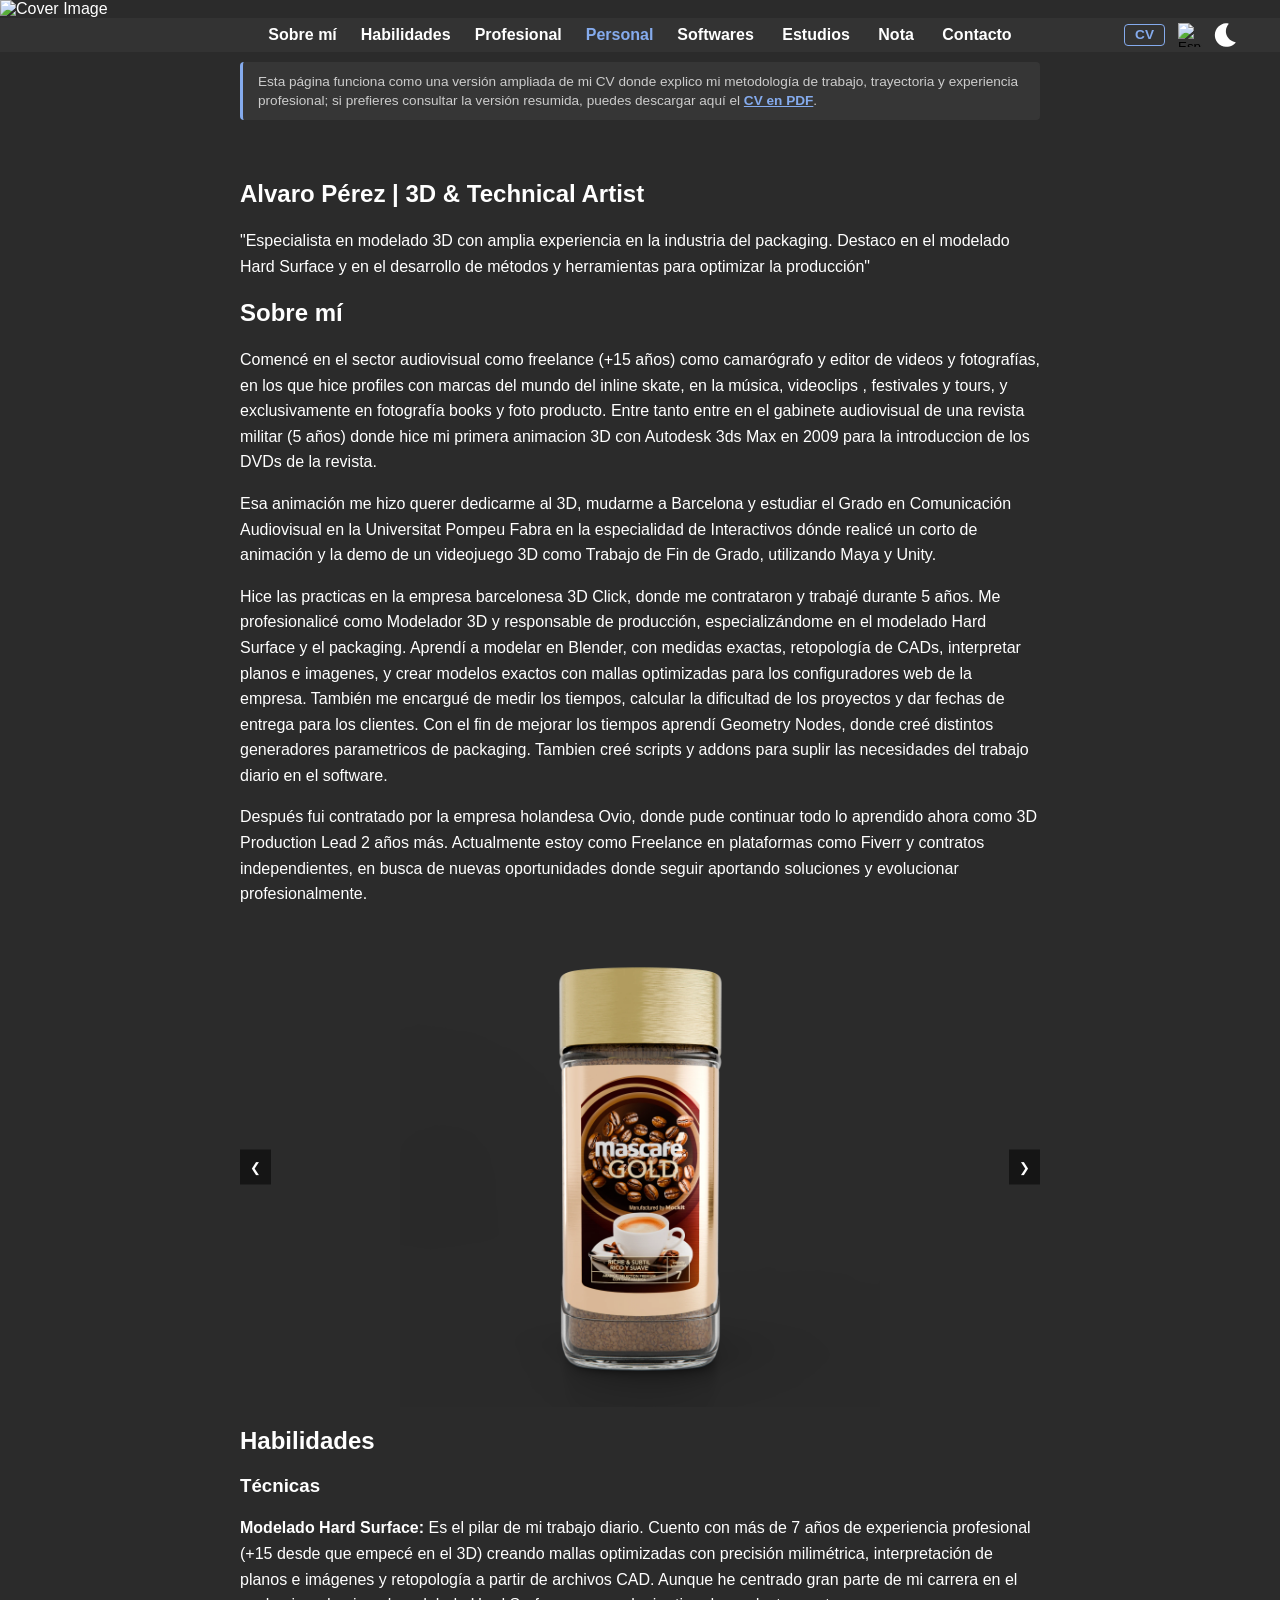
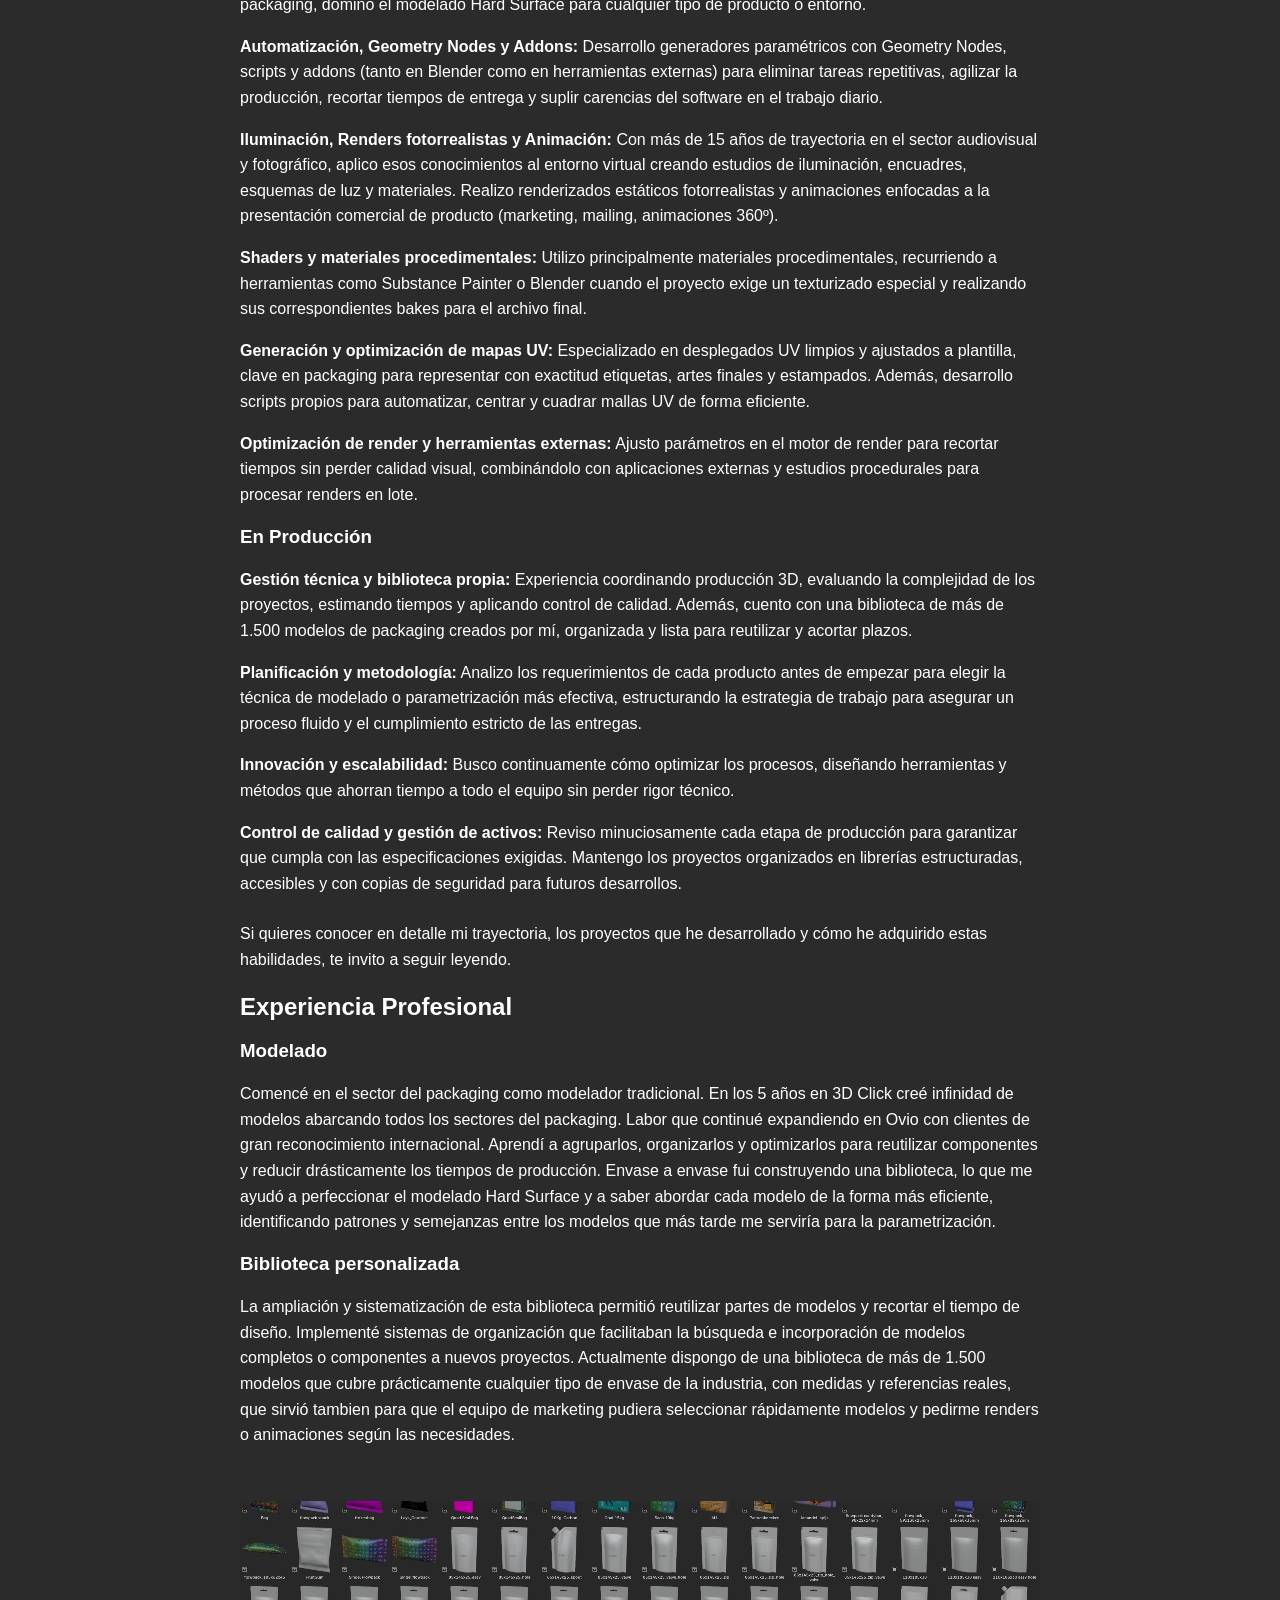
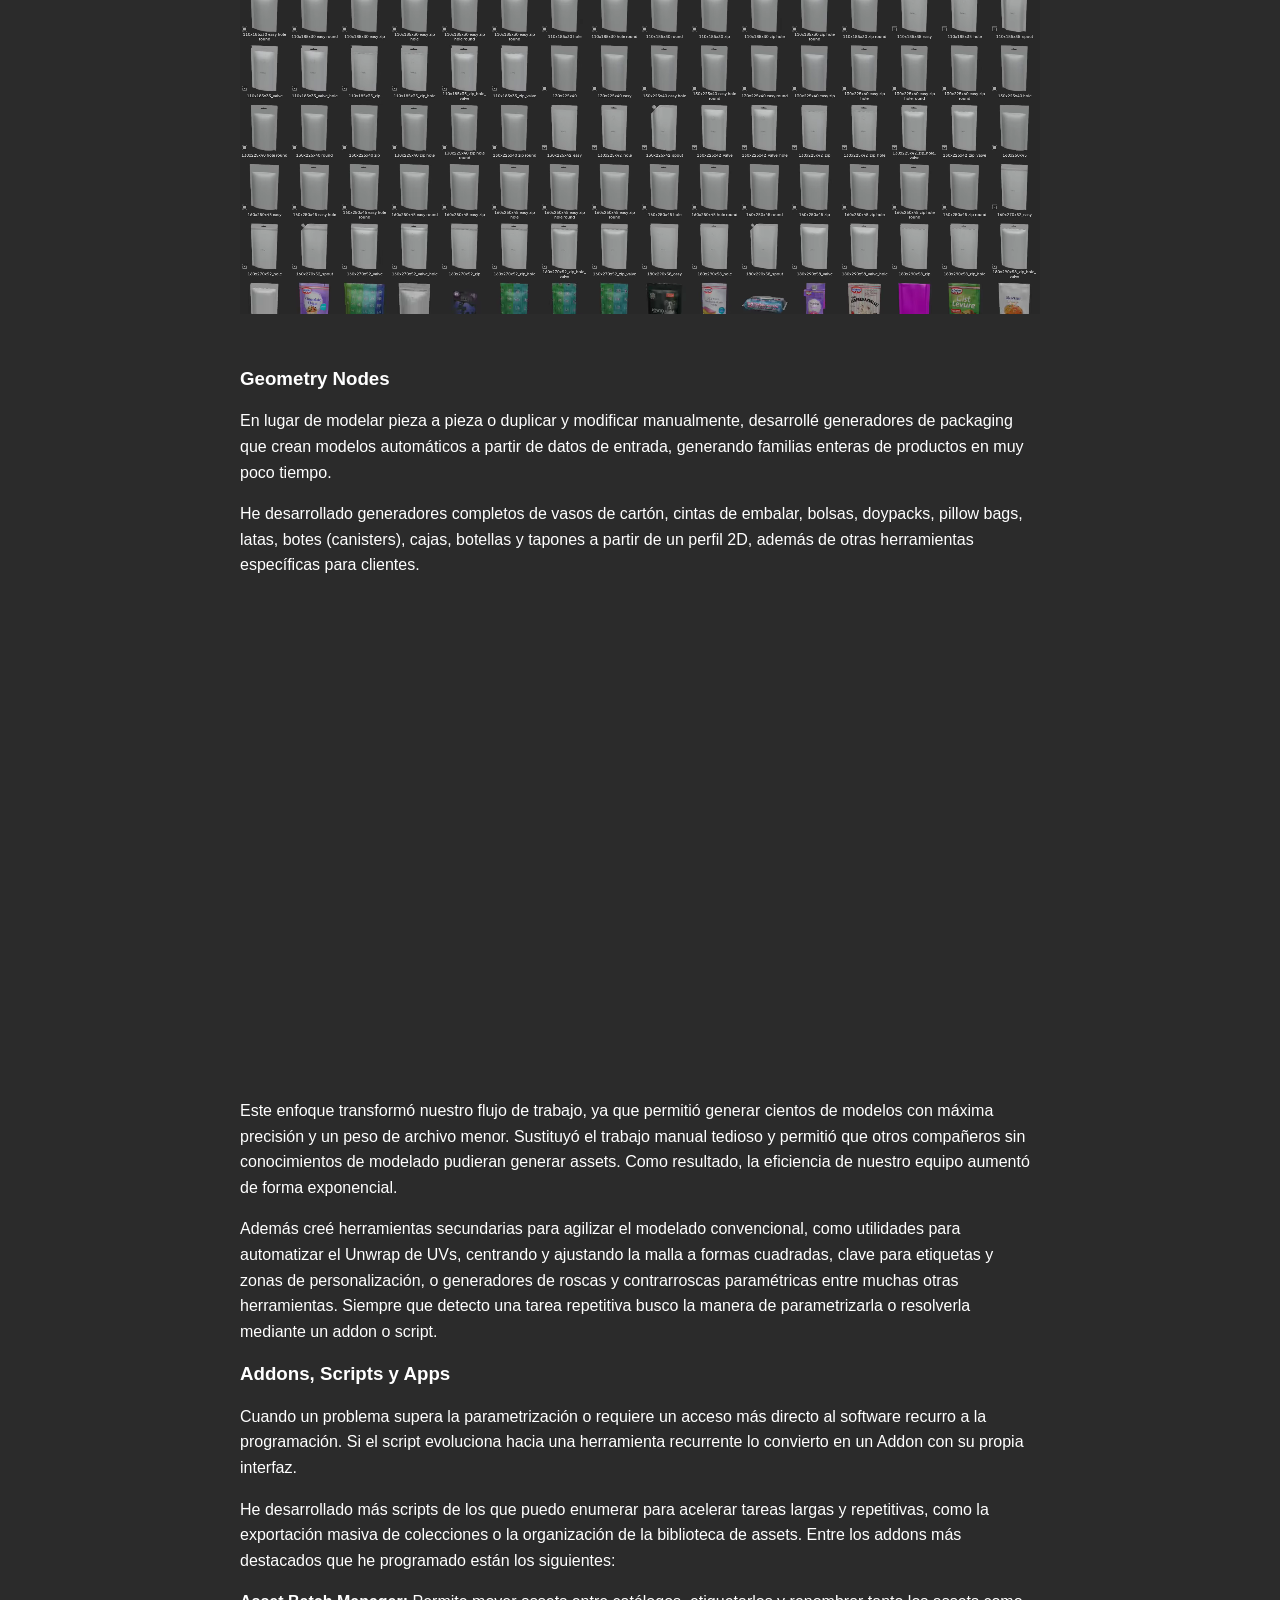
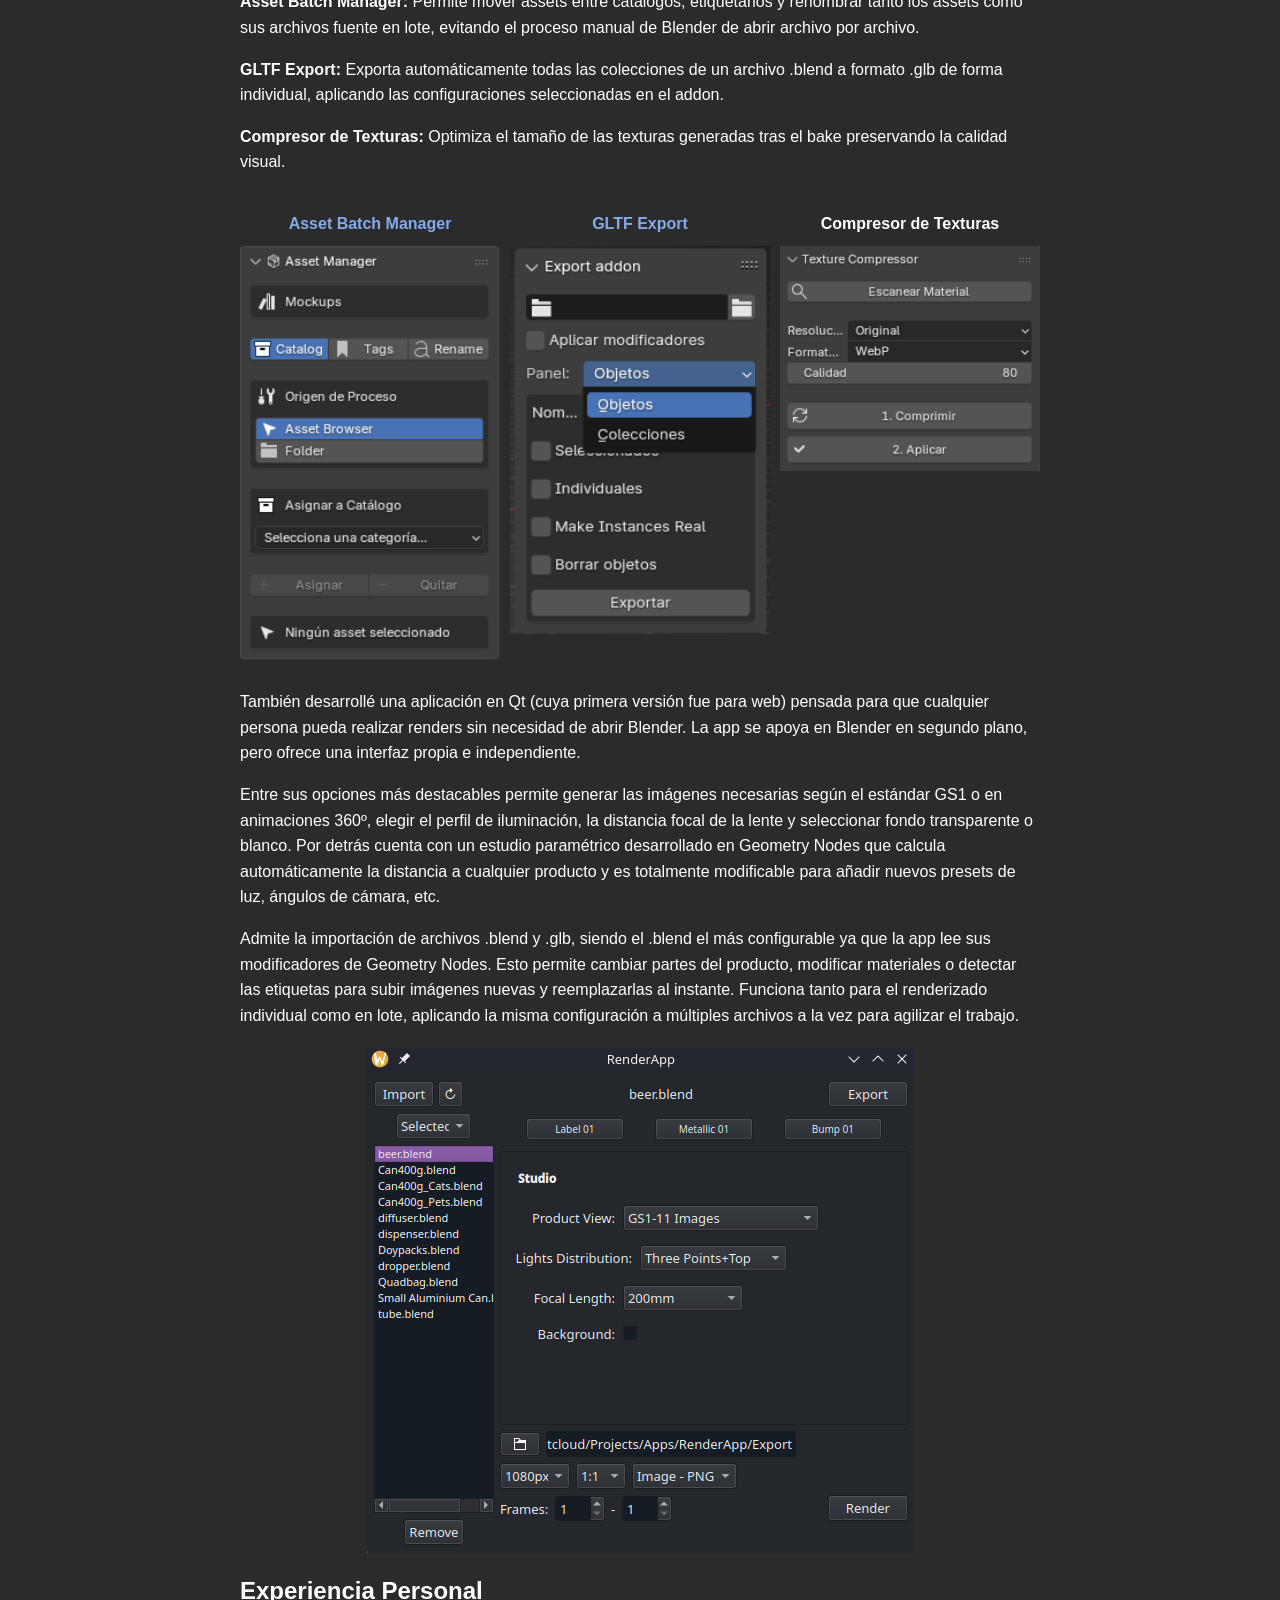
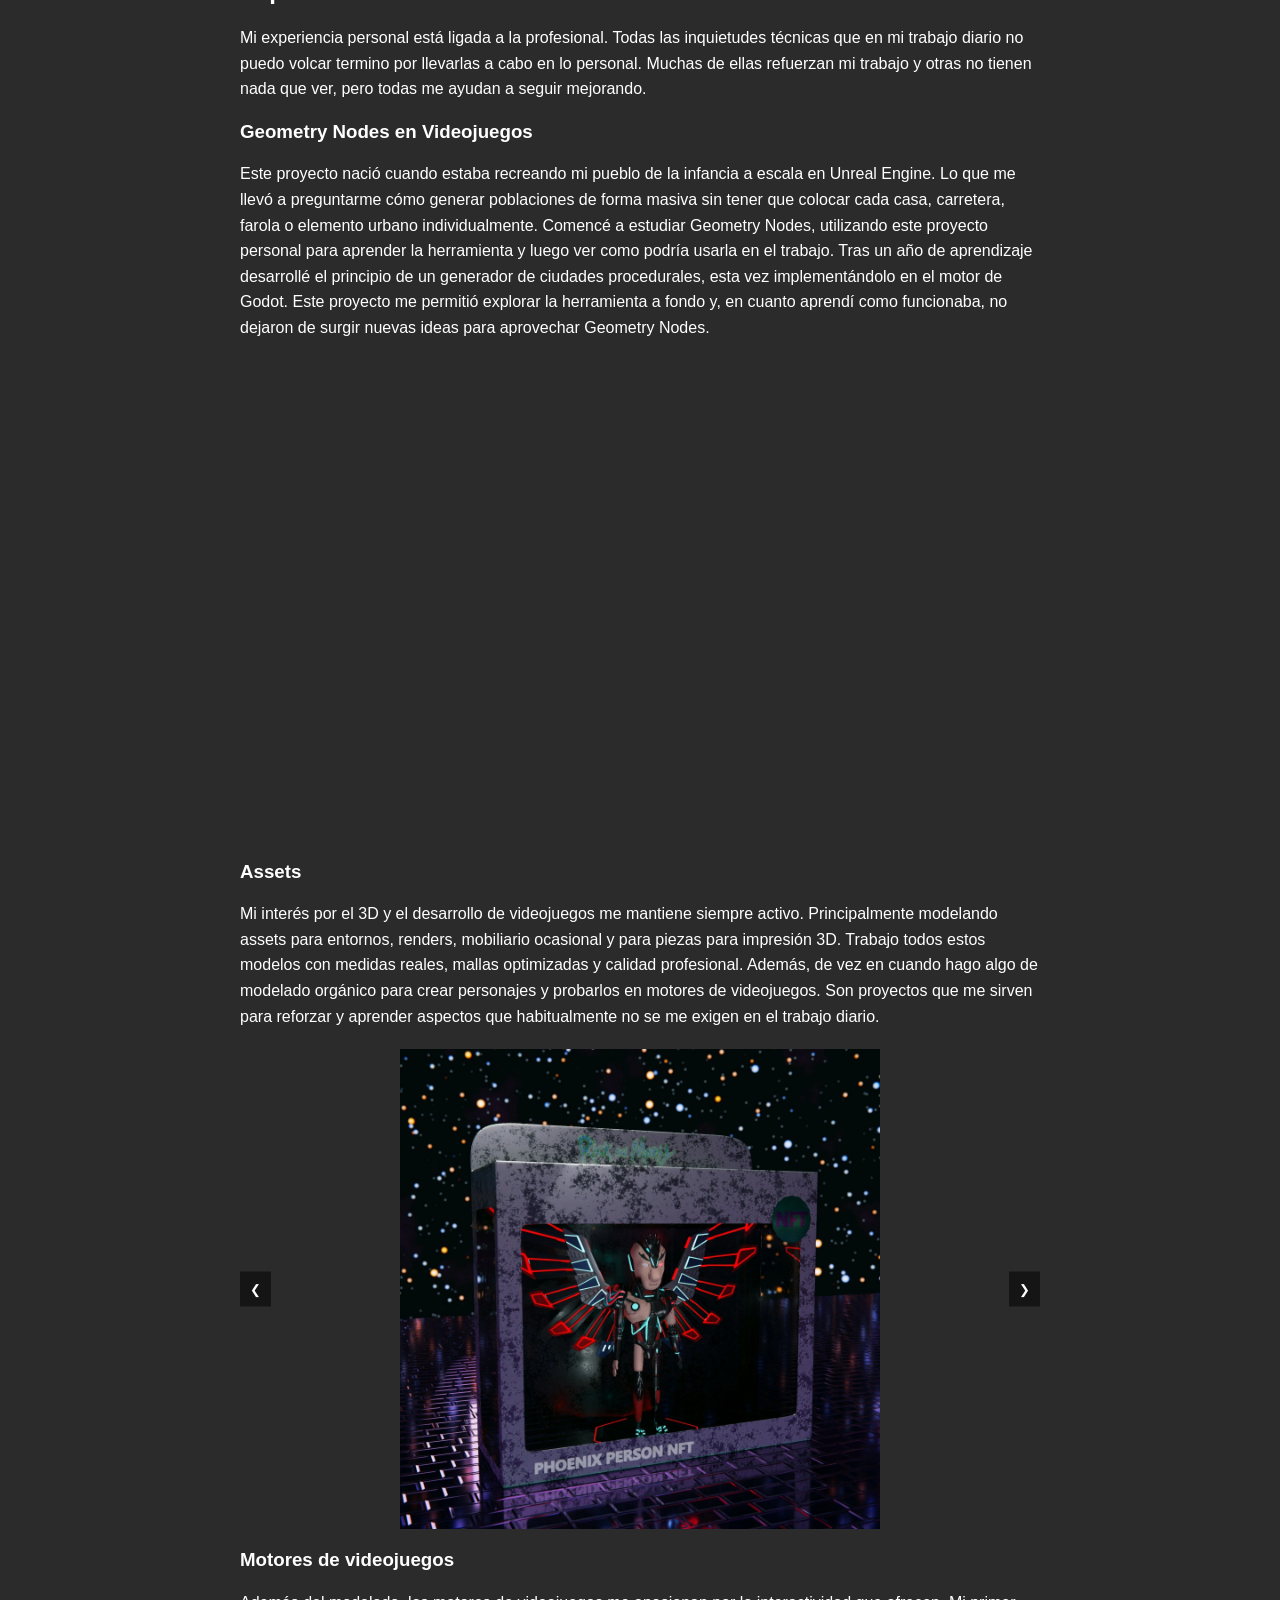
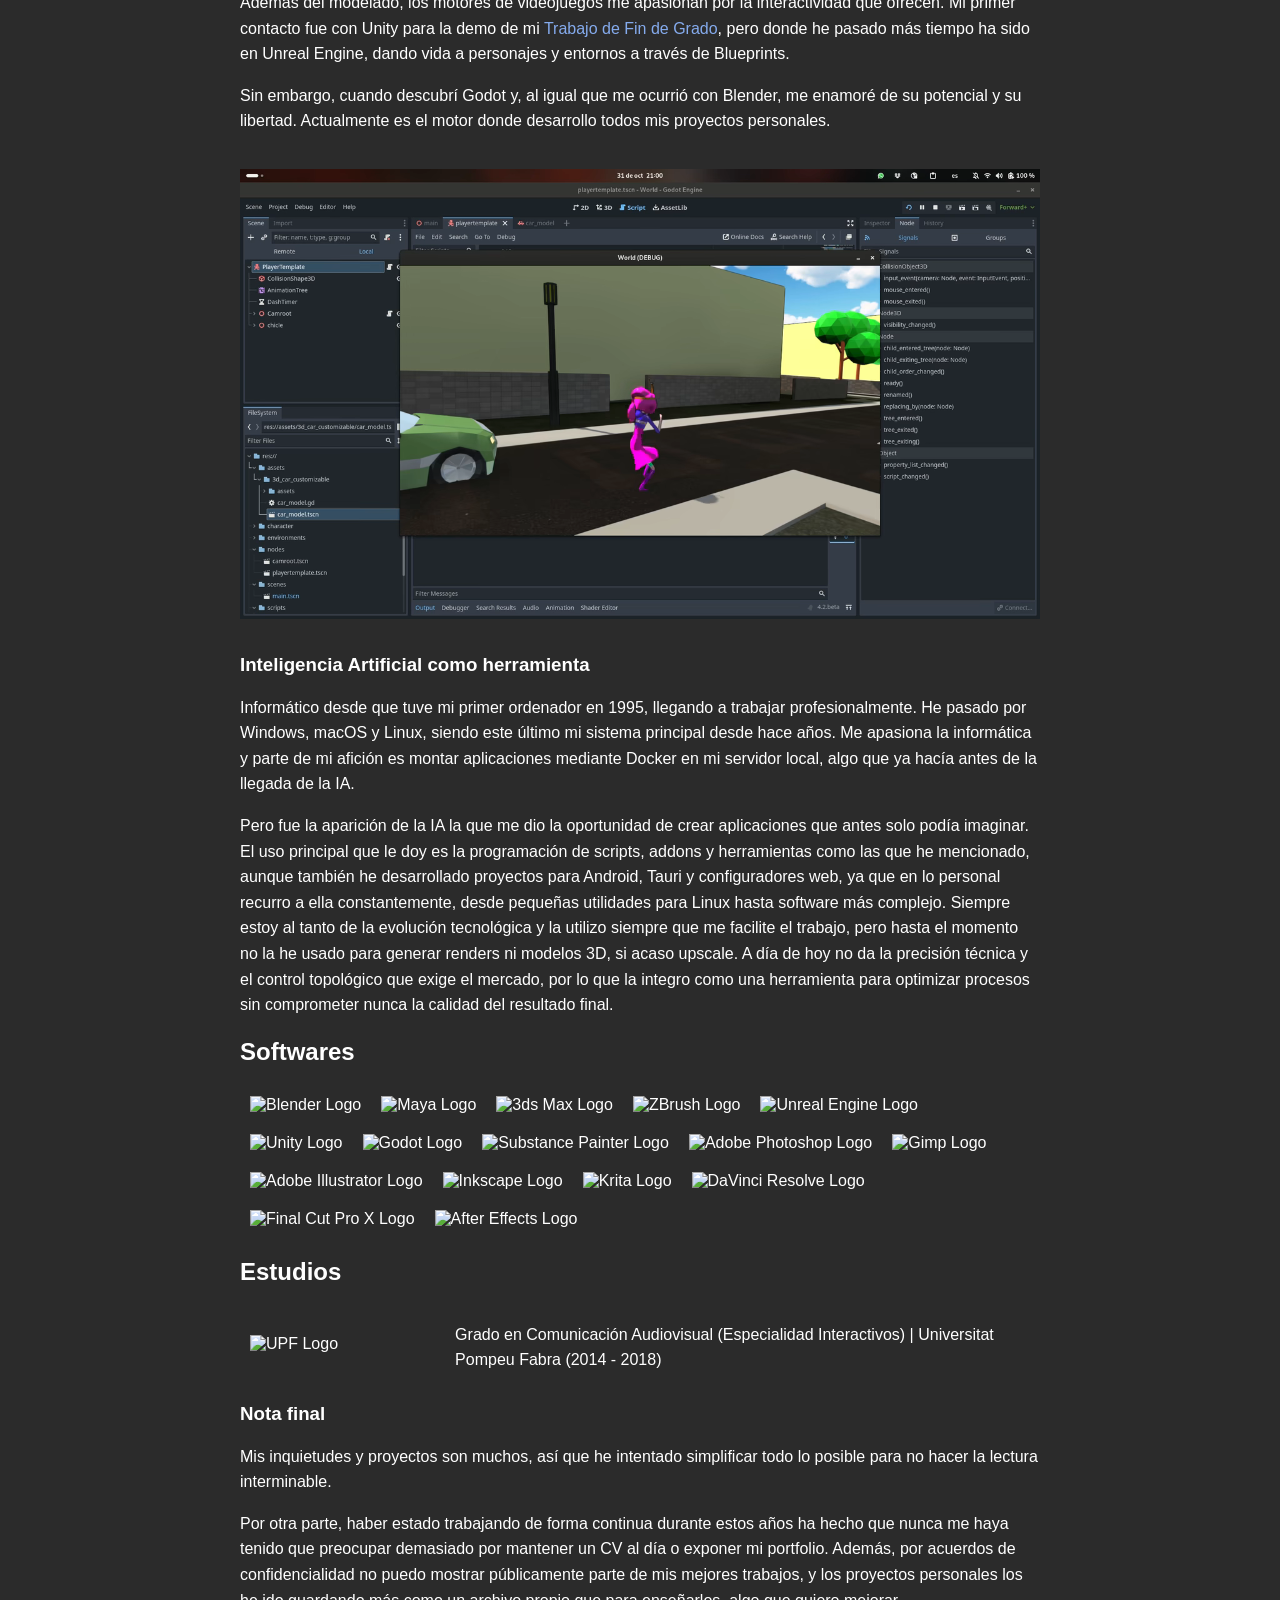
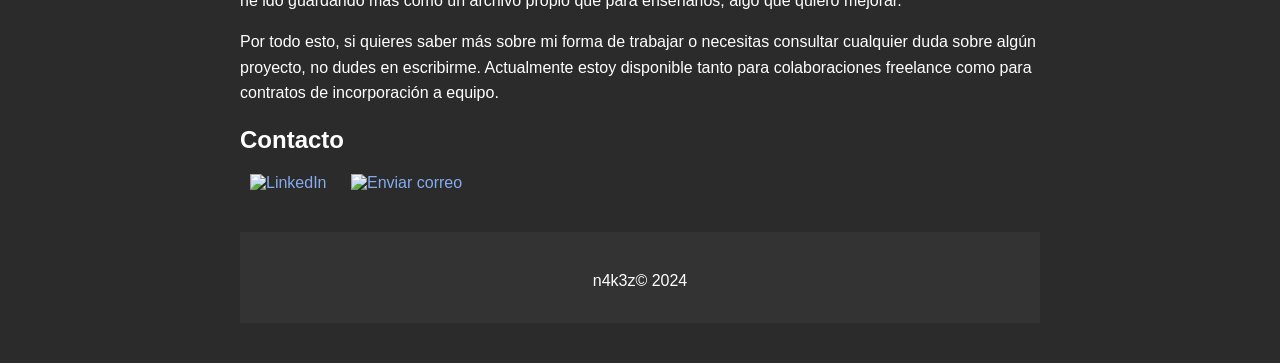
==== commit 430c612f: "update" ====
--- a/index.html
+++ b/index.html
@@ -252,26 +252,34 @@
     <h2 data-i18n="softwares_title">Softwares</h2>
     <div class="software-group">
         <ul class="softwares-logos">
-            <!-- Avanzado -->
+            <!-- 3D & Escultura -->
             <li><img src="images/sofwares/blenderlogo.png" alt="Blender Logo" loading="lazy"></li>
-            <li><img src="images/sofwares/kritalogo.png" alt="Krita Logo" loading="lazy"></li>
-            <li><img src="images/sofwares/inkscapelogo.png" alt="Inkscape Logo" loading="lazy"></li>
-            <li><img src="images/sofwares/gimplogo.png" alt="Gimp Logo" loading="lazy"></li>
-
-            <!-- Intermedio -->
-            <li><img src="images/sofwares/uelogo.png" alt="Unreal Engine Logo" loading="lazy"></li>
-            <li><img src="images/sofwares/godotlogo.png" alt="Godot Logo" loading="lazy"></li>
             <li><img src="images/sofwares/mayalogo.png" alt="Maya Logo" loading="lazy"></li>
-            <li><img src="images/sofwares/splogo.svg" alt="Substance Painter Logo" loading="lazy"></li>
-            <li><img src="images/sofwares/unitylogo.png" alt="Unity Logo" loading="lazy"></li>
-            <li><img src="images/sofwares/davincilogo.png" alt="DaVinci Resolve Logo" loading="lazy"></li>
-            <li><img src="images/sofwares/pslogo.png" alt="Adobe Photoshop Logo" loading="lazy"></li>
-            <li><img src="images/sofwares/ailogo.png" alt="Adobe Illustrator Logo" loading="lazy"></li>
-            <li><img src="images/sofwares/fcpxlogo.png" alt="Final Cut Pro X Logo" loading="lazy"></li>
-
-            <!-- Básico -->
             <li><img src="images/sofwares/3dslogo.webp" alt="3ds Max Logo" loading="lazy"></li>
             <li><img src="images/sofwares/zbrushlogo.png" alt="ZBrush Logo" loading="lazy"></li>
+
+            <!-- Motores de Videojuegos -->
+            <li><img src="images/sofwares/uelogo.png" alt="Unreal Engine Logo" loading="lazy"></li>
+            <li><img src="images/sofwares/unitylogo.png" alt="Unity Logo" loading="lazy"></li>
+            <li><img src="images/sofwares/godotlogo.png" alt="Godot Logo" loading="lazy"></li>
+
+            <!-- Texturizado 3D -->
+            <li><img src="images/sofwares/splogo.svg" alt="Substance Painter Logo" loading="lazy"></li>
+
+            <!-- Edición de Foto y Pintura Digital -->
+            <li><img src="images/sofwares/pslogo.png" alt="Adobe Photoshop Logo" loading="lazy"></li>
+            <li><img src="images/sofwares/gimplogo.png" alt="Gimp Logo" loading="lazy"></li>
+
+            <!-- Diseño Gráfico & Ilustración -->
+            <li><img src="images/sofwares/ailogo.png" alt="Adobe Illustrator Logo" loading="lazy"></li>
+            <li><img src="images/sofwares/inkscapelogo.png" alt="Inkscape Logo" loading="lazy"></li>
+            <li><img src="images/sofwares/kritalogo.png" alt="Krita Logo" loading="lazy"></li>
+
+            <!-- Edición de Video -->
+            <li><img src="images/sofwares/davincilogo.png" alt="DaVinci Resolve Logo" loading="lazy"></li>
+            <li><img src="images/sofwares/fcpxlogo.png" alt="Final Cut Pro X Logo" loading="lazy"></li>
+
+            <!-- Composición y VFX -->
             <li><img src="images/sofwares/aelogo.png" alt="After Effects Logo" loading="lazy"></li>
         </ul>
     </div>
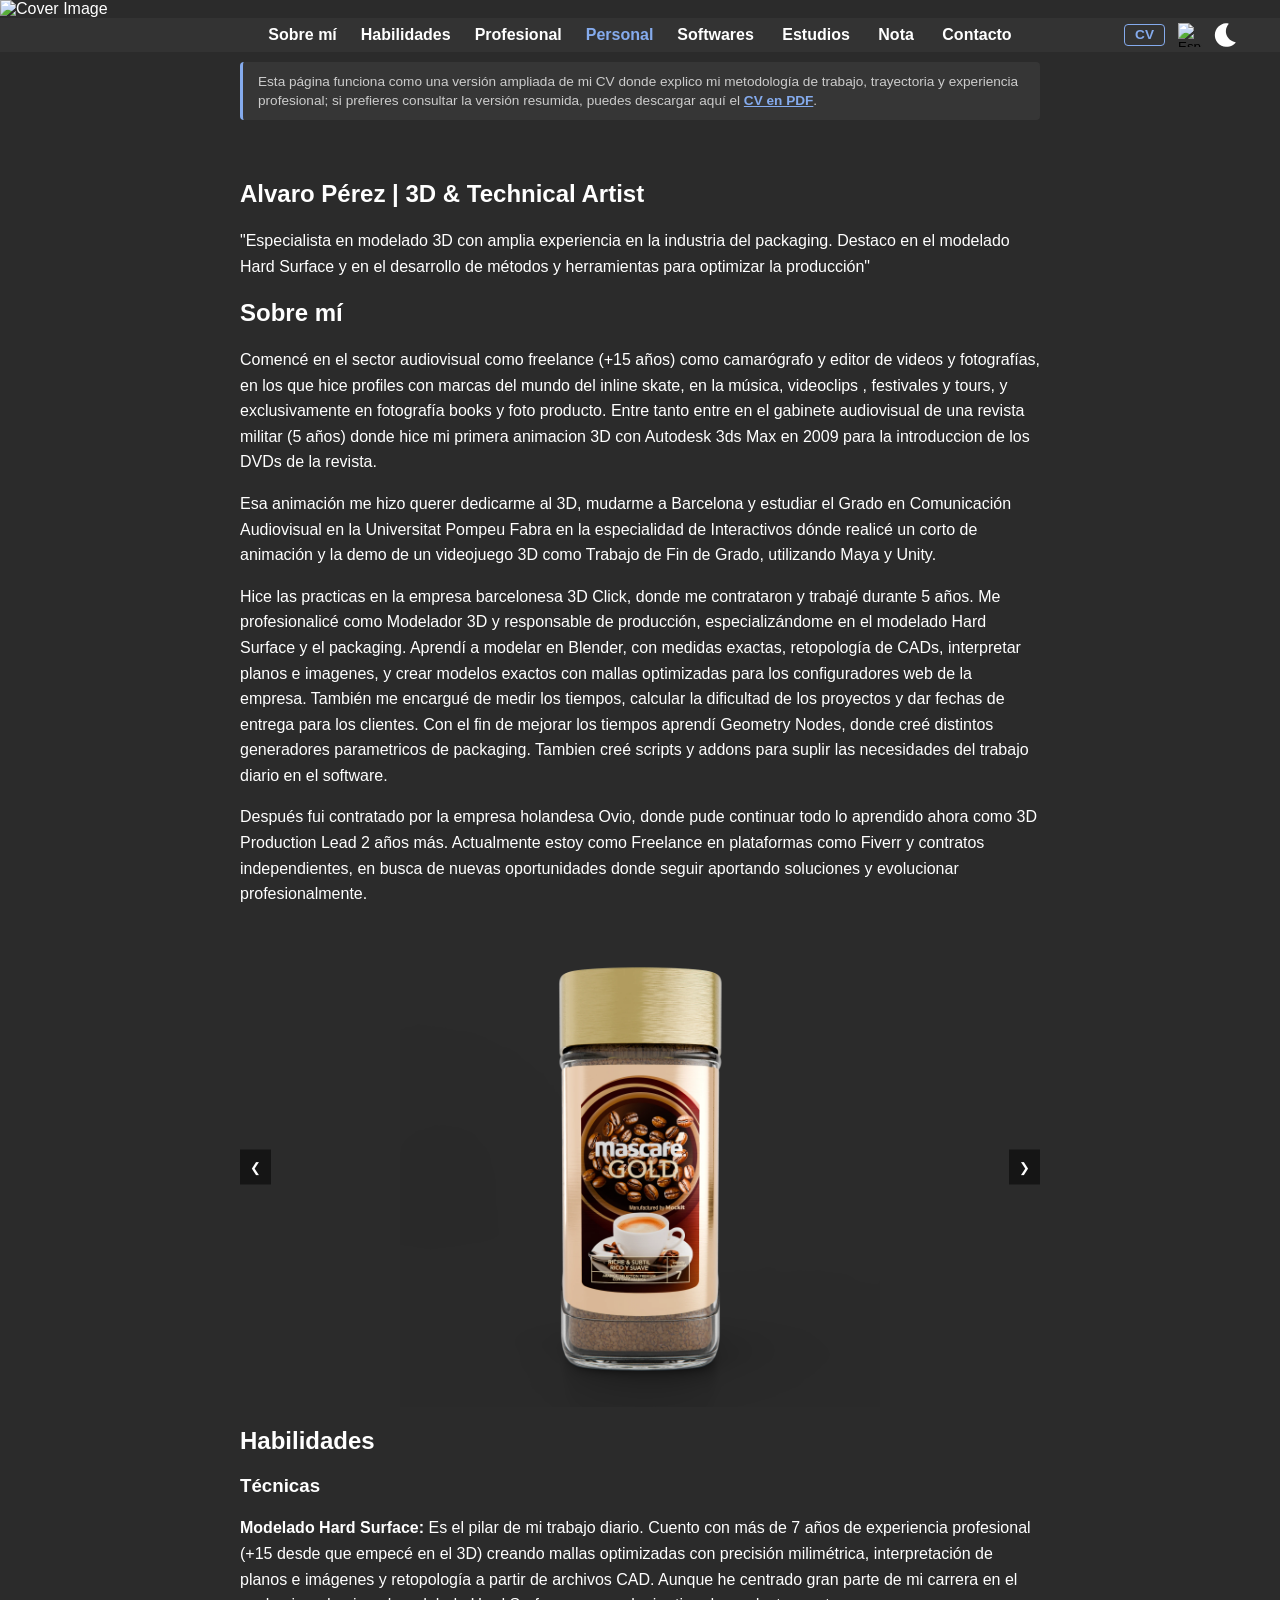
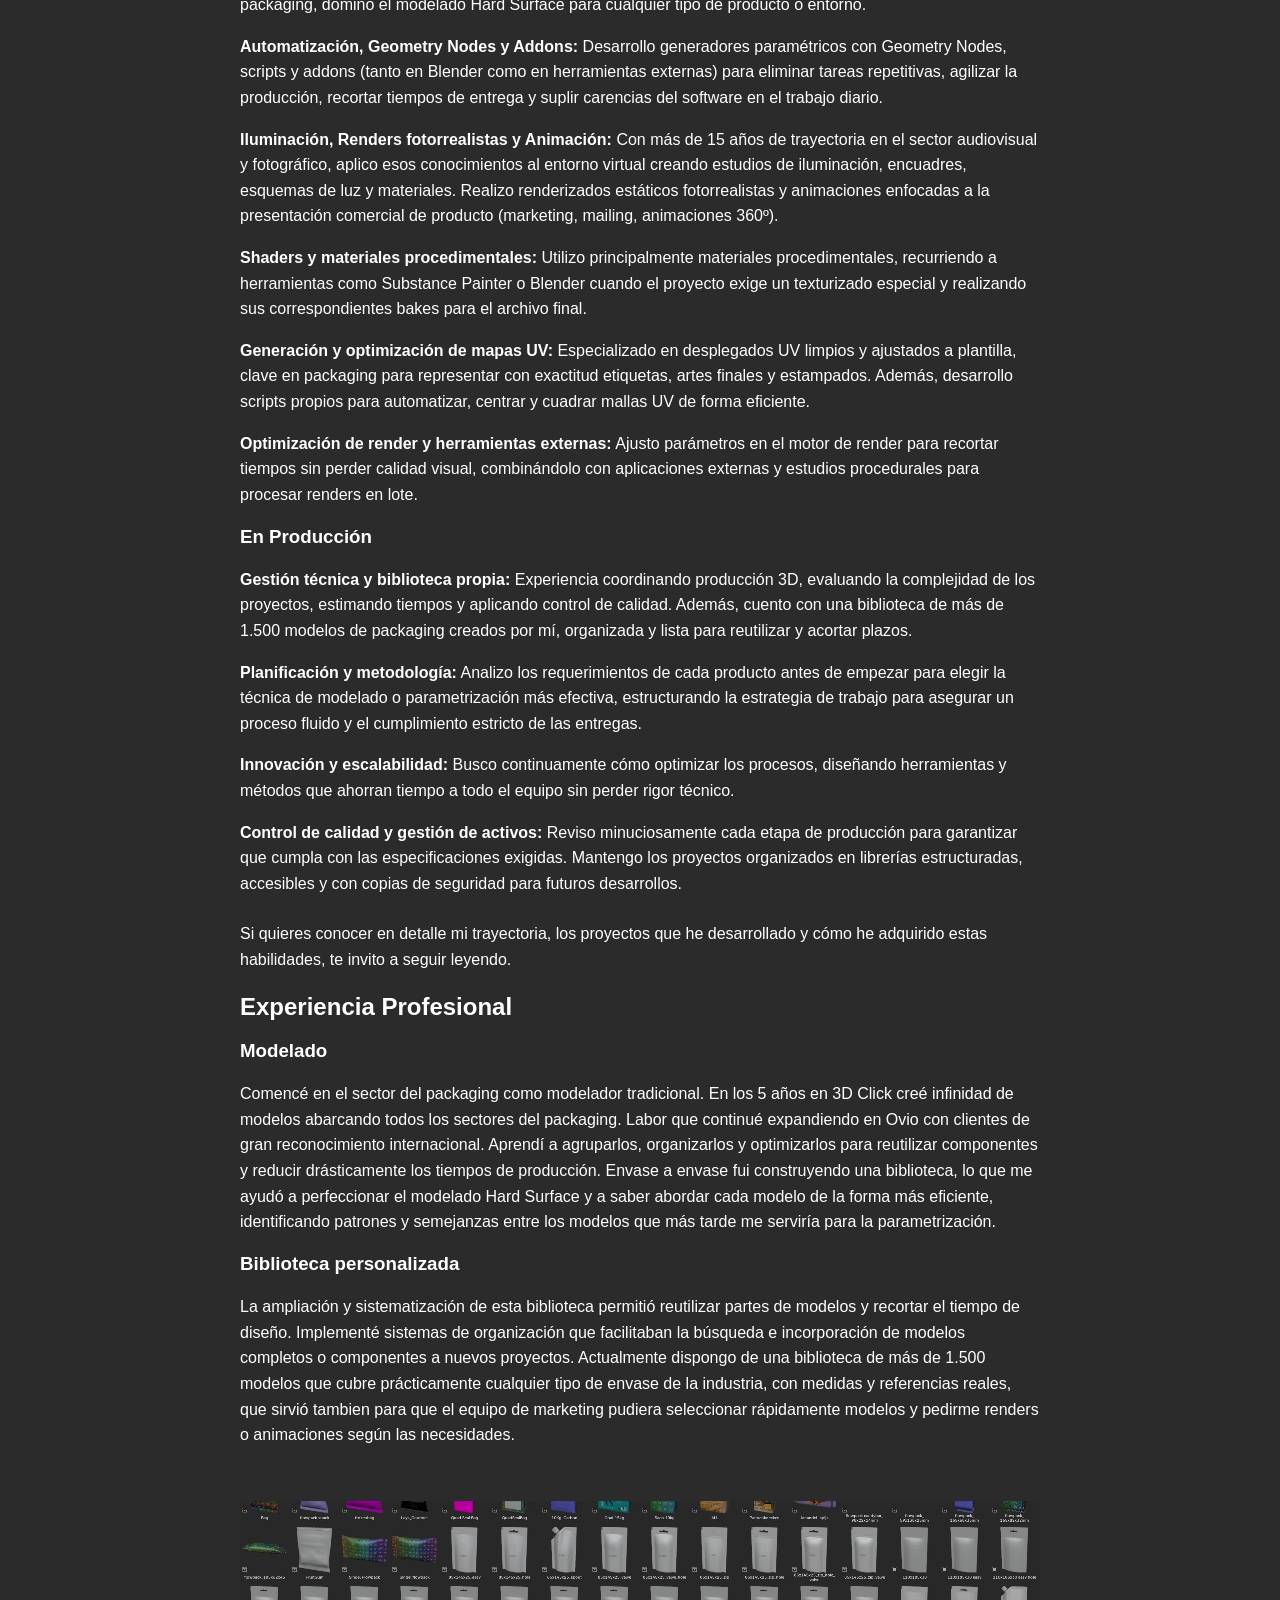
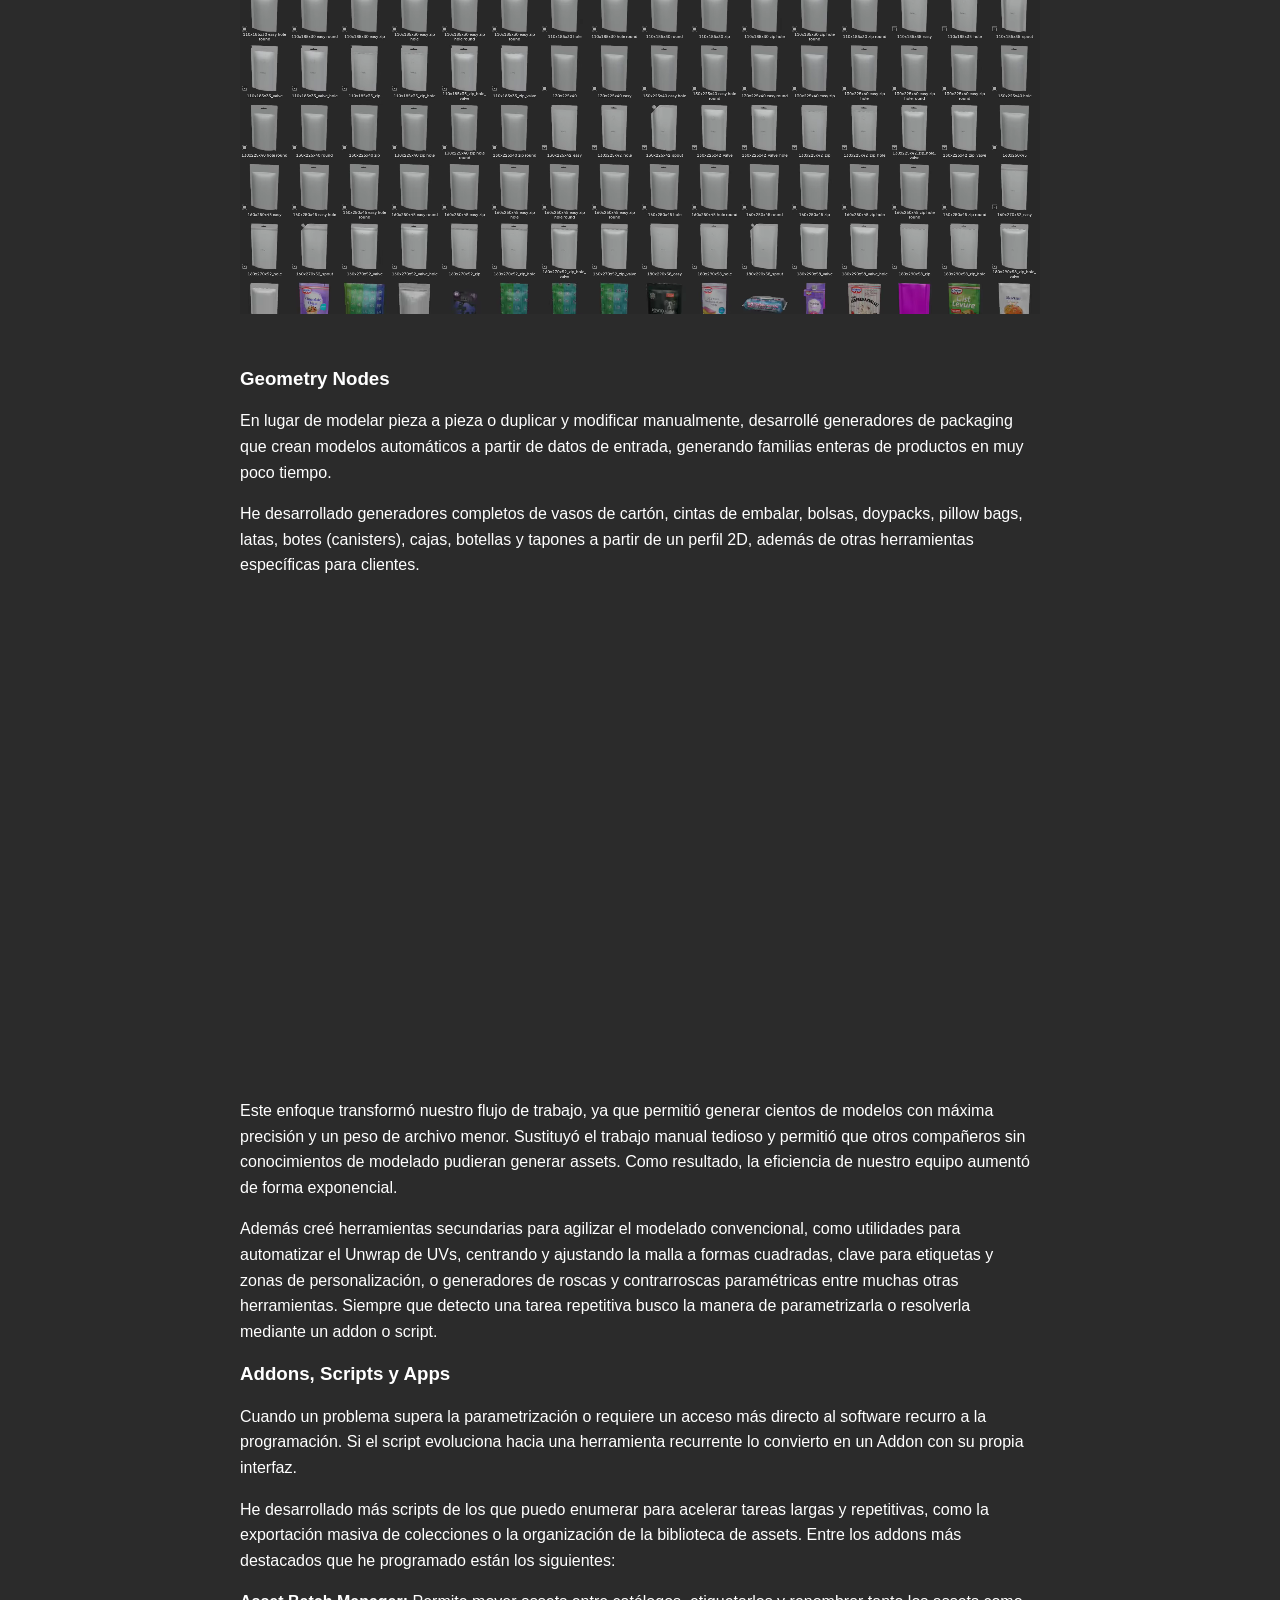
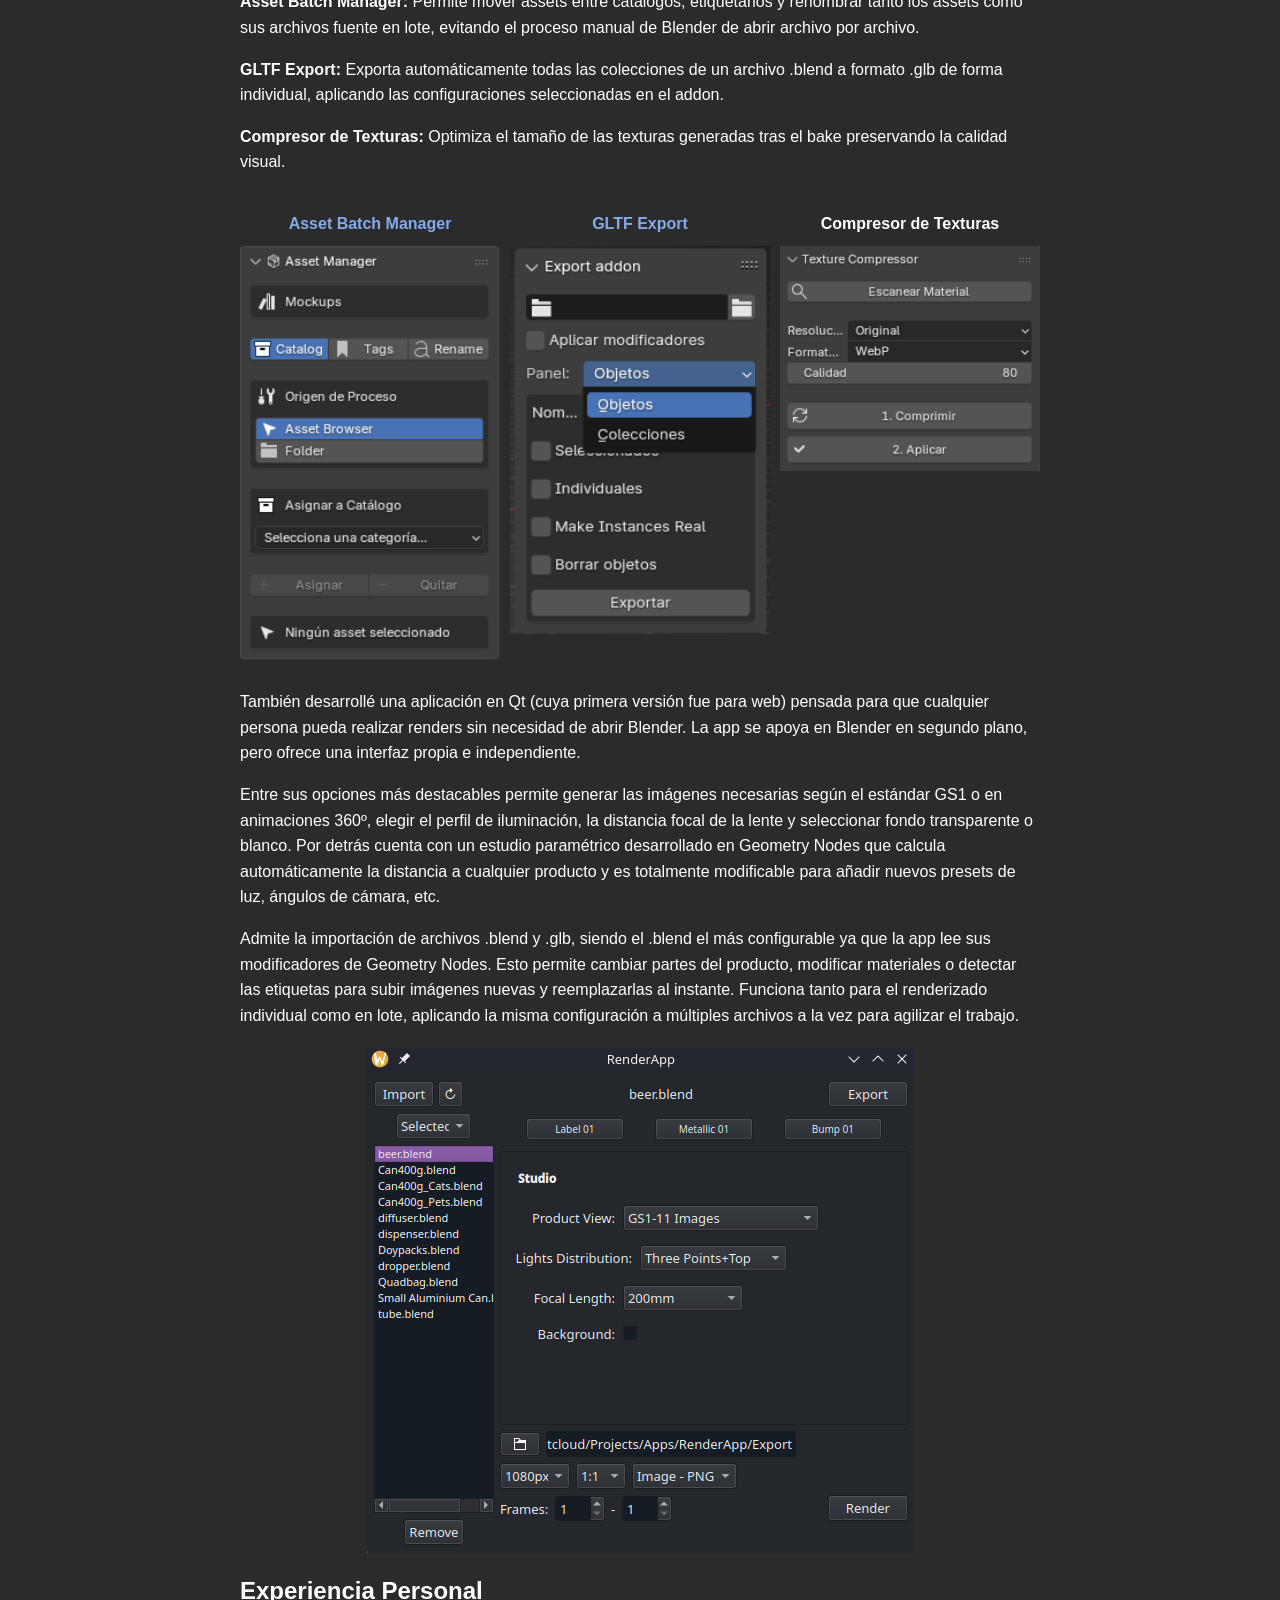
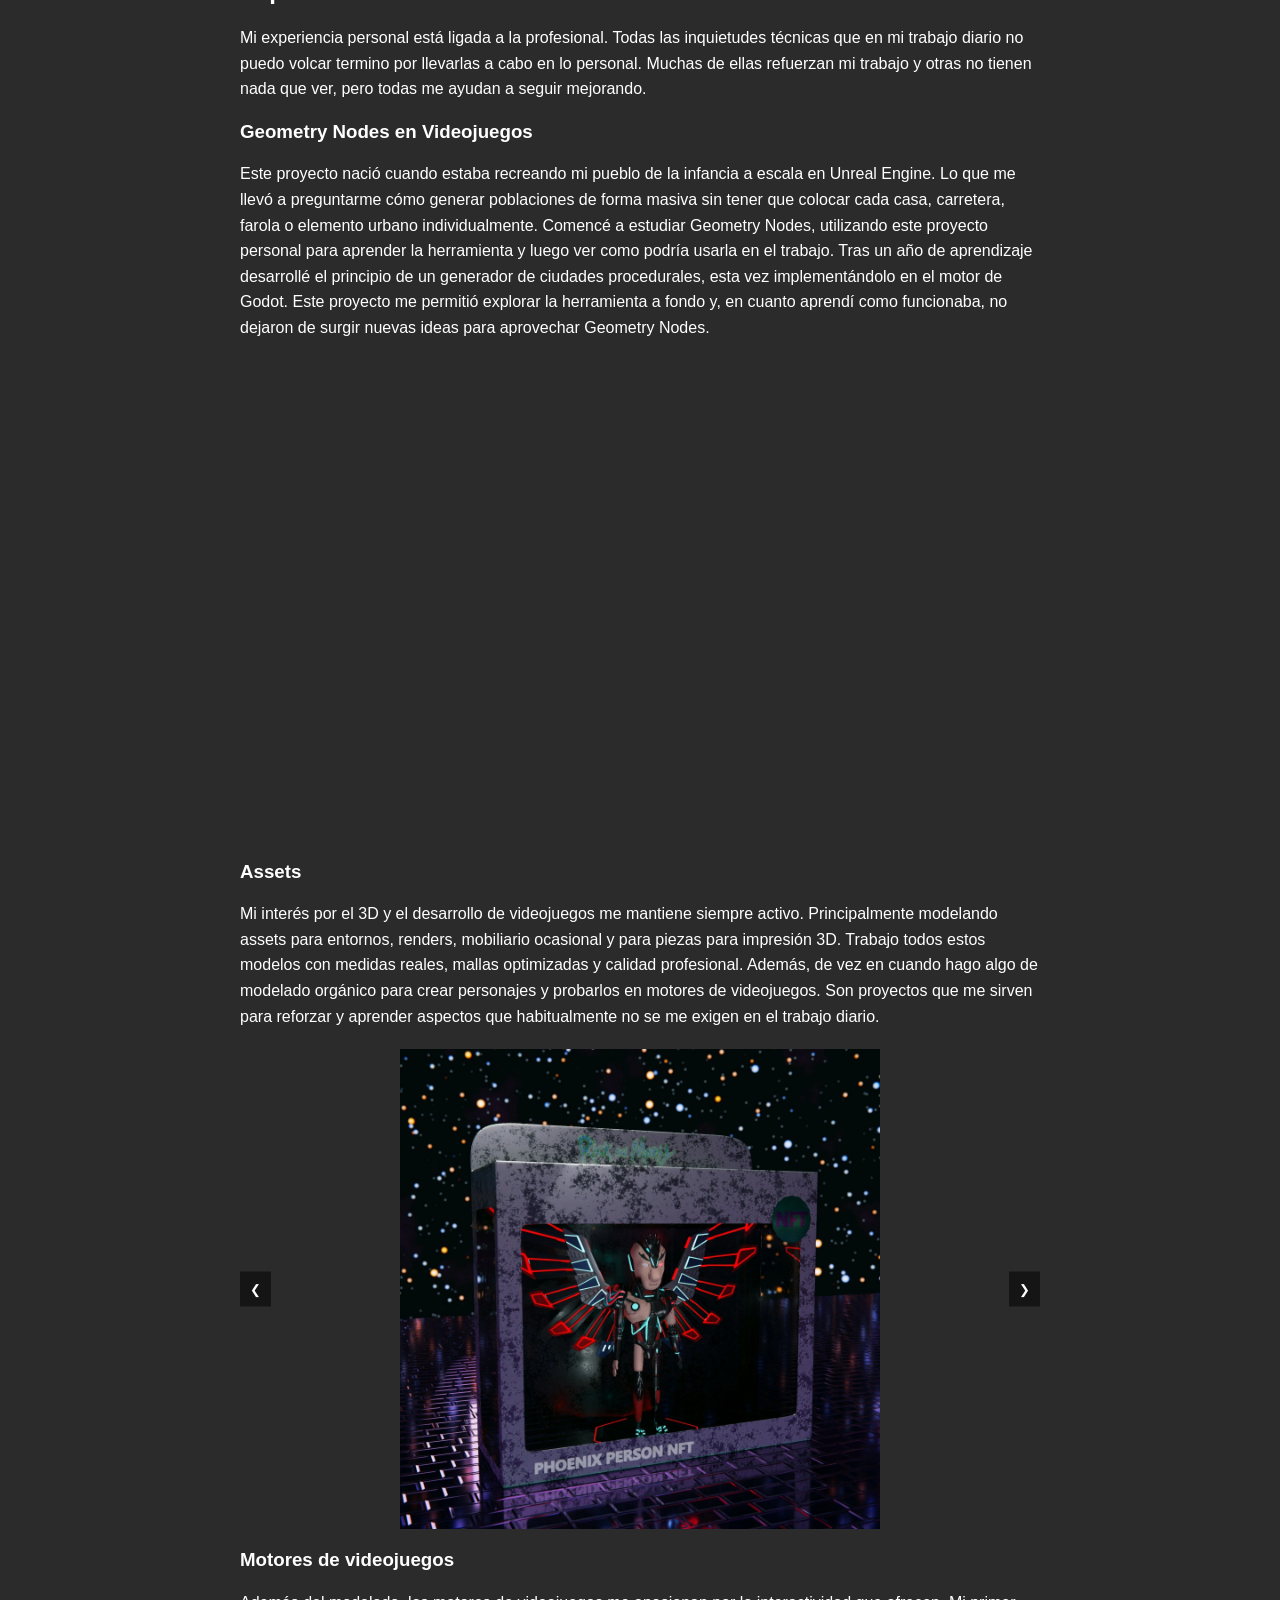
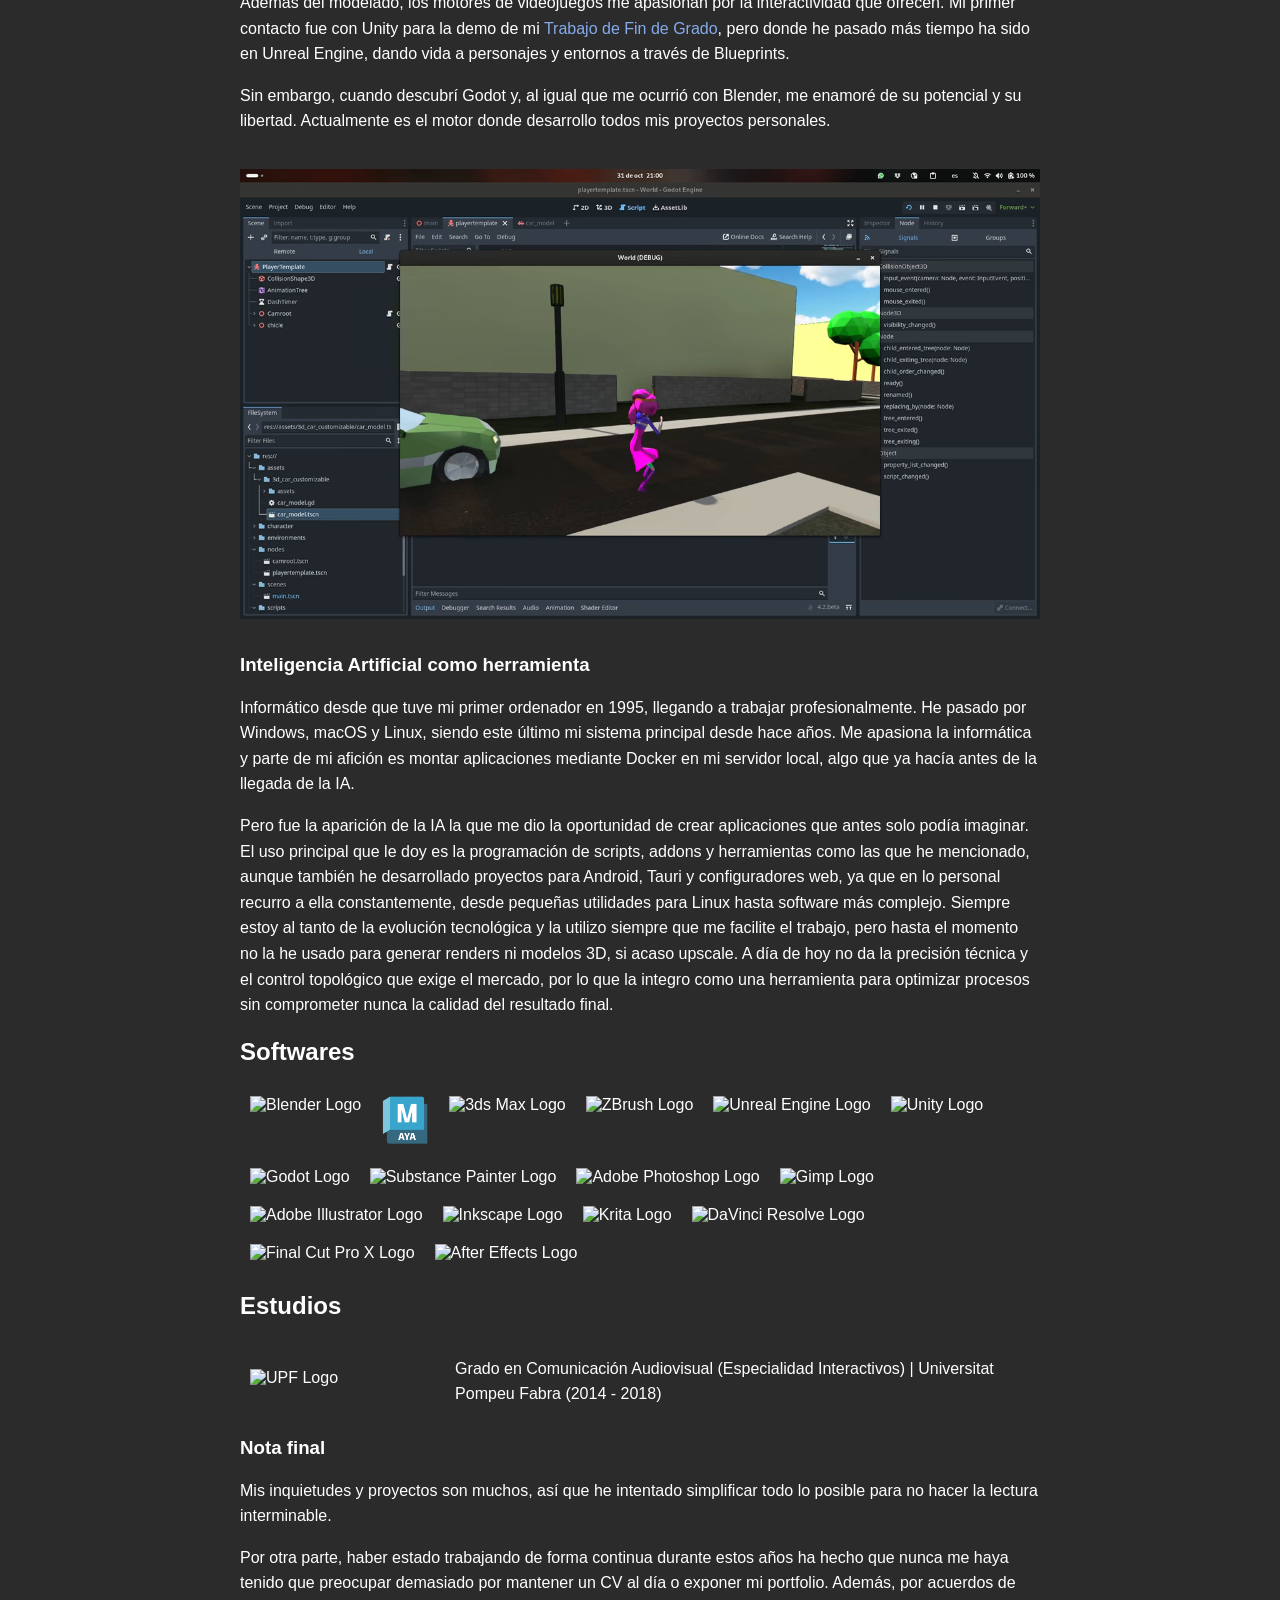
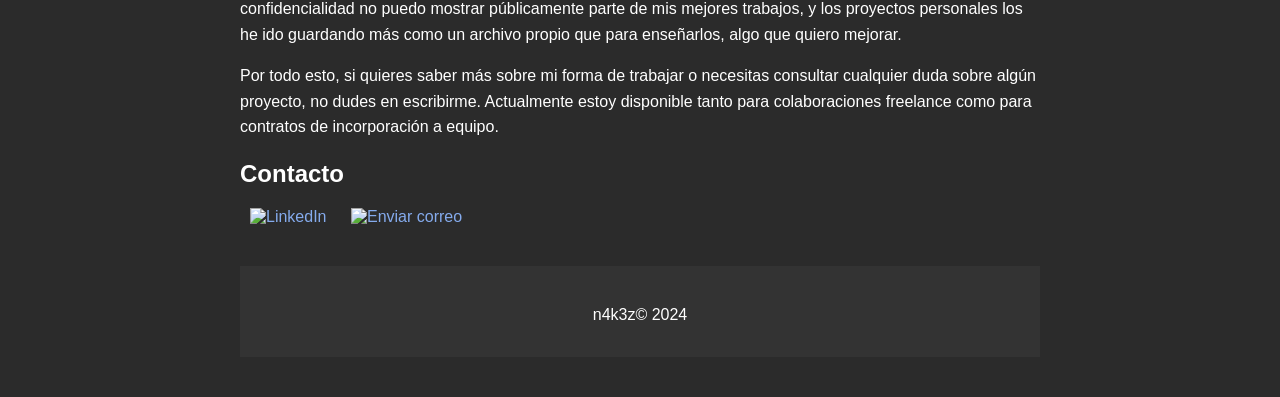
==== commit 18fa9a92: "update" ====
--- a/index.html
+++ b/index.html
@@ -4,13 +4,13 @@
     <meta charset="UTF-8">
     <meta name="viewport" content="width=device-width, initial-scale=1.0">
     <title data-i18n="doc_title">Alvaro Pérez | 3D & Technical Artist</title>
-    <meta name="description" content="Hard Surface 3D Modeling Specialist, Packaging & Automation using Geometry Nodes, scripts, and addons." data-i18n="meta_desc">
+    <meta name="description" content="Hard Surface 3D Modeling Specialist & Geometry Nodes, scripts, and addons." data-i18n="meta_desc">
 
     <!-- Open Graph / Facebook / LinkedIn / WhatsApp / Telegram -->
     <meta property="og:type" content="website">
     <meta property="og:url" content="https://n4k3z.github.io/web/index.html">
     <meta property="og:title" content="Alvaro Pérez | 3D & Technical Artist">
-    <meta property="og:description" content="Hard Surface 3D Modeling Specialist, Packaging & Automation using Geometry Nodes, scripts, and addons.">
+    <meta property="og:description" content="Hard Surface 3D Modeling Specialist & Geometry Nodes, scripts, and addons.">
     <meta property="og:image" content="https://n4k3z.github.io/web/images/share-cover.webp">
     <meta property="og:image:type" content="image/webp">
     <meta property="og:site_name" content="Alvaro Pérez | 3D & Technical Artist">
@@ -19,7 +19,7 @@
     <meta name="twitter:card" content="summary_large_image">
     <meta name="twitter:url" content="https://n4k3z.github.io/web/index.html">
     <meta name="twitter:title" content="Alvaro Pérez | 3D & Technical Artist">
-    <meta name="twitter:description" content="Hard Surface 3D Modeling Specialist, Packaging & Automation using Geometry Nodes, scripts, and addons.">
+    <meta name="twitter:description" content="Hard Surface 3D Modeling Specialist & Geometry Nodes, scripts, and addons.">
     <meta name="twitter:image" content="https://n4k3z.github.io/web/images/share-cover.webp">
     
     <script>
